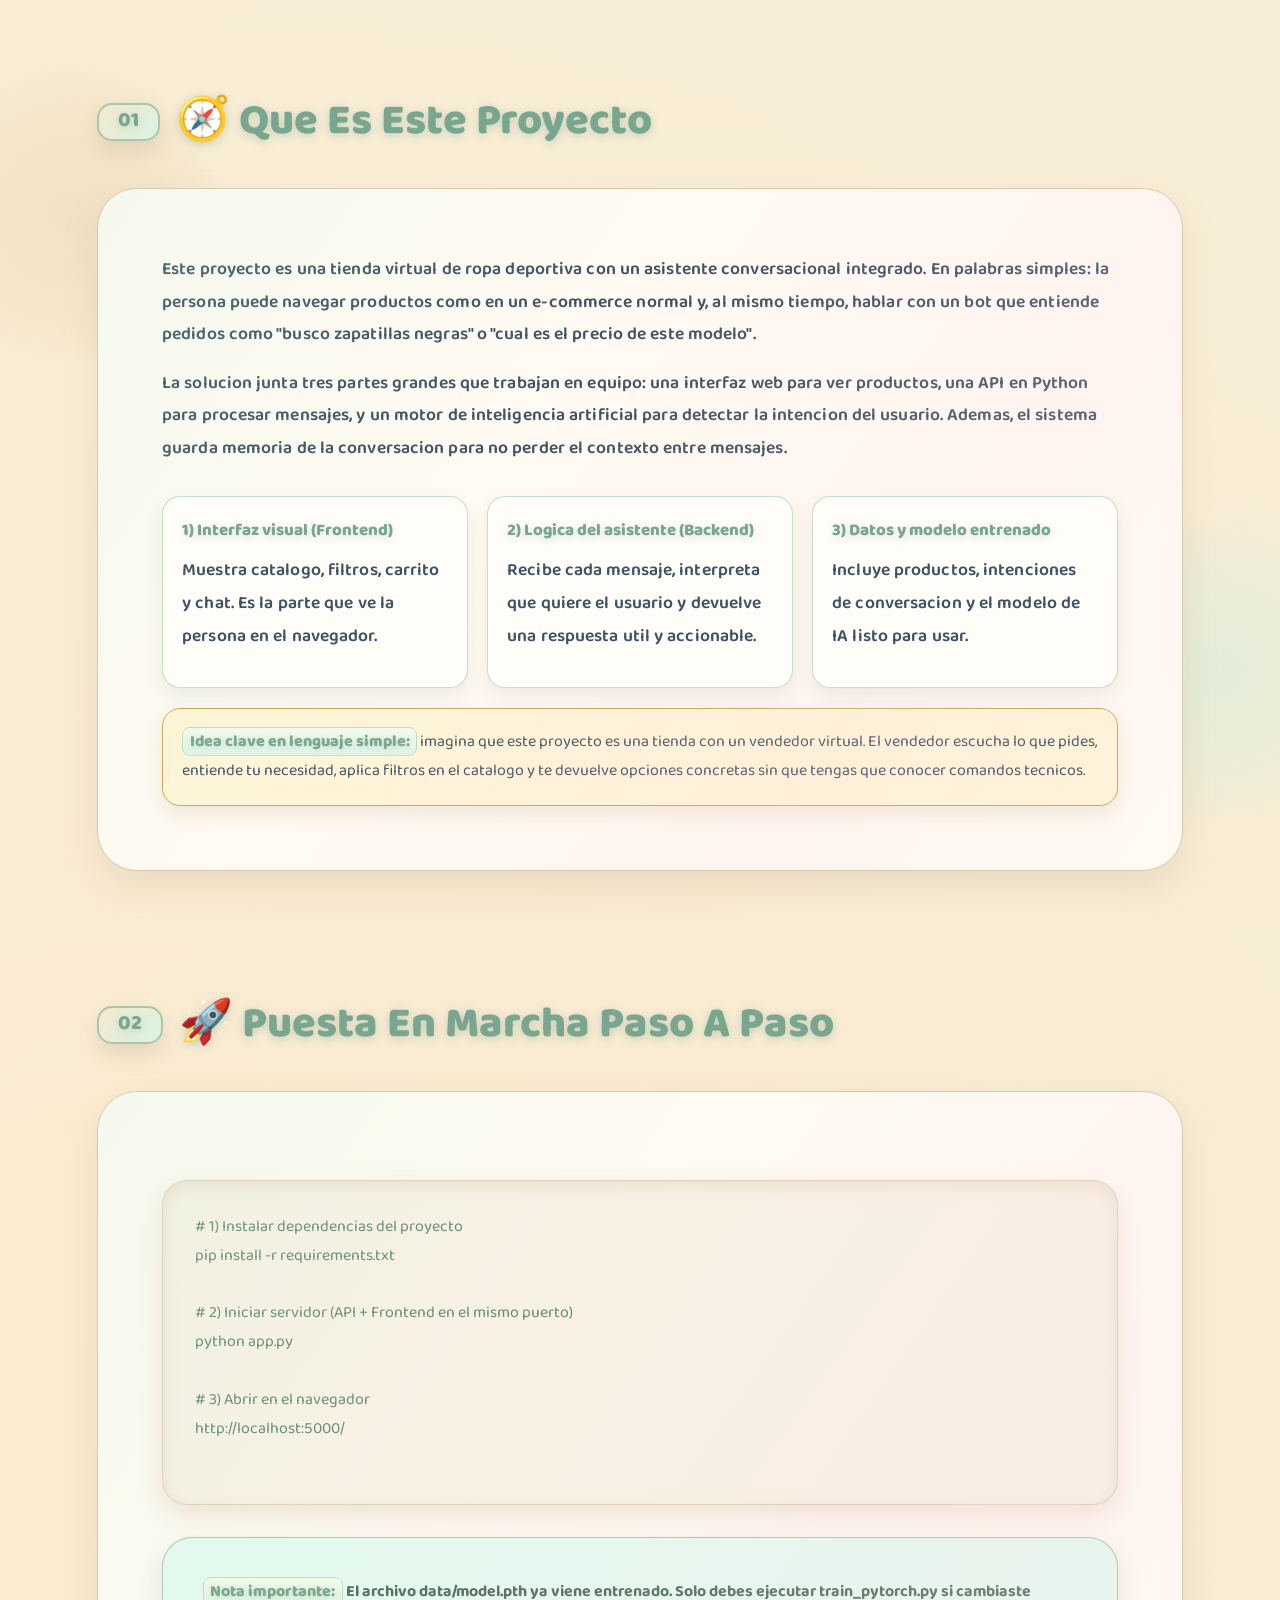
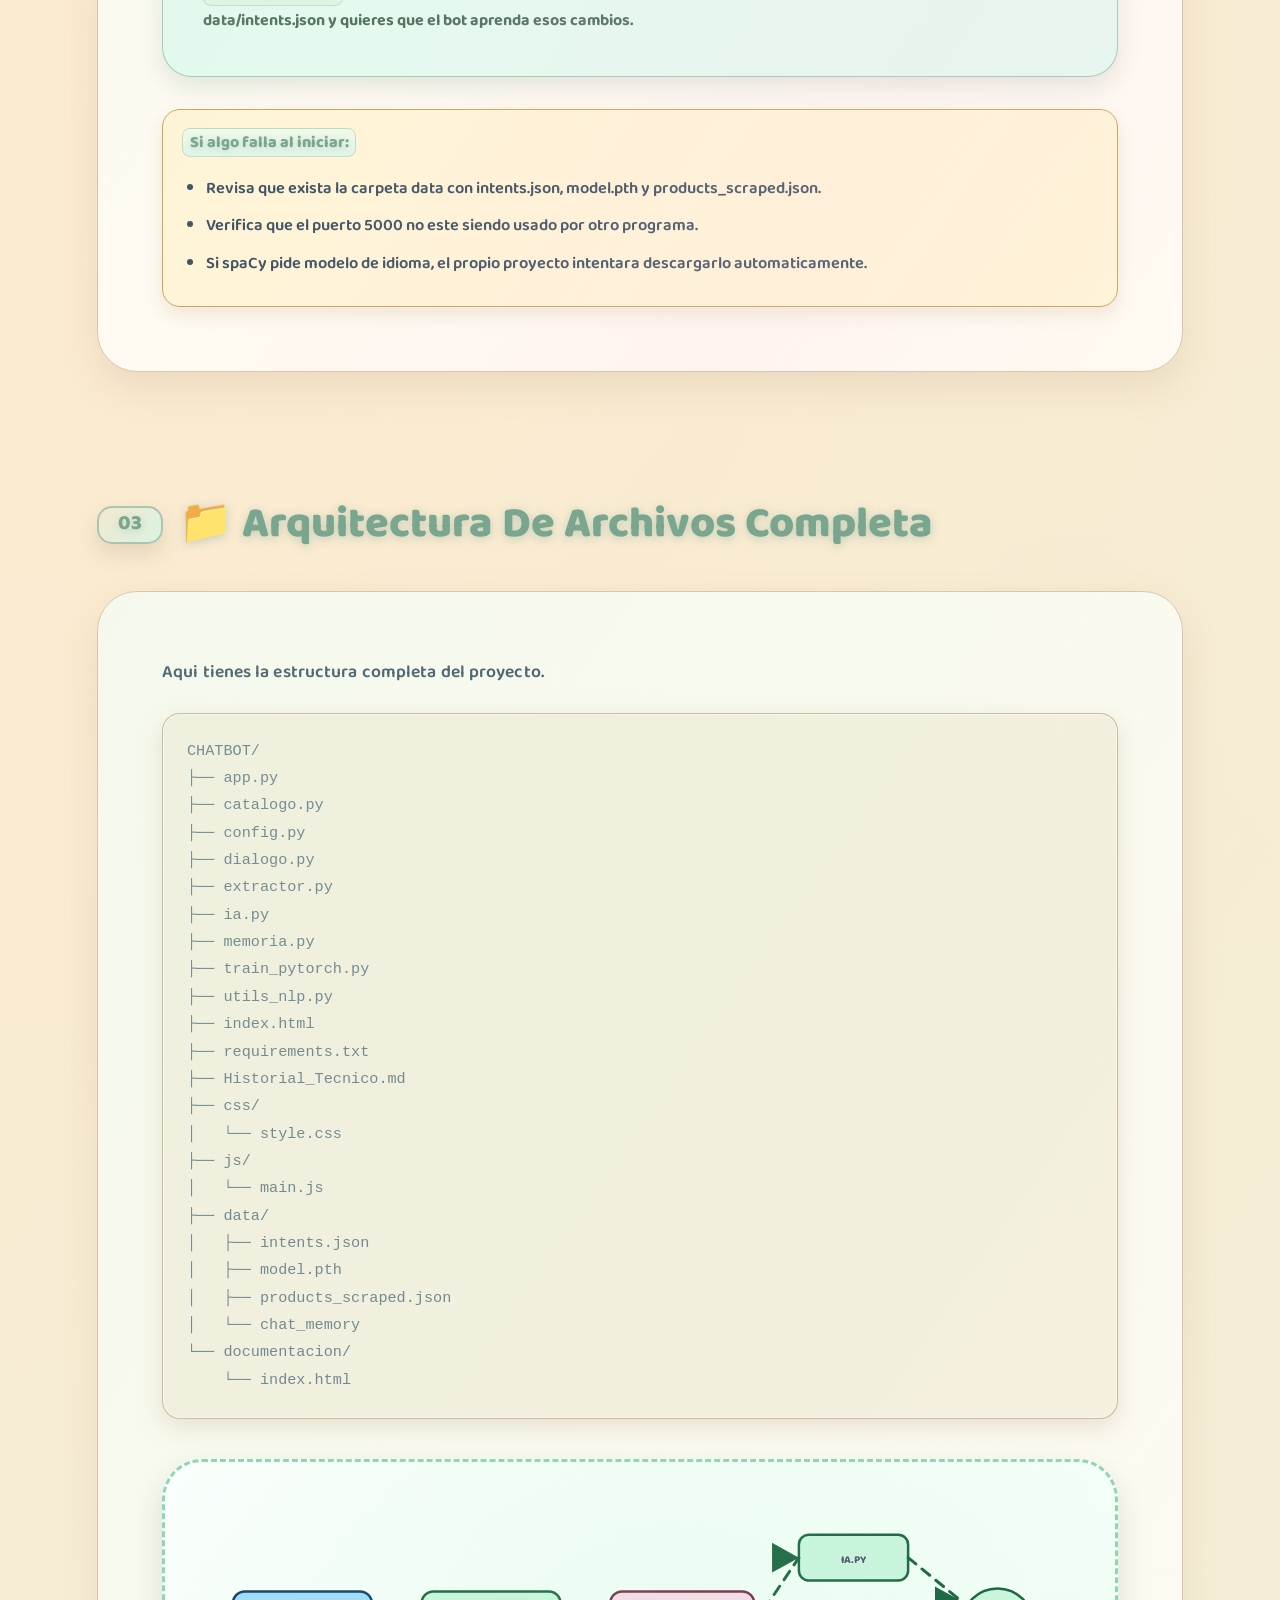
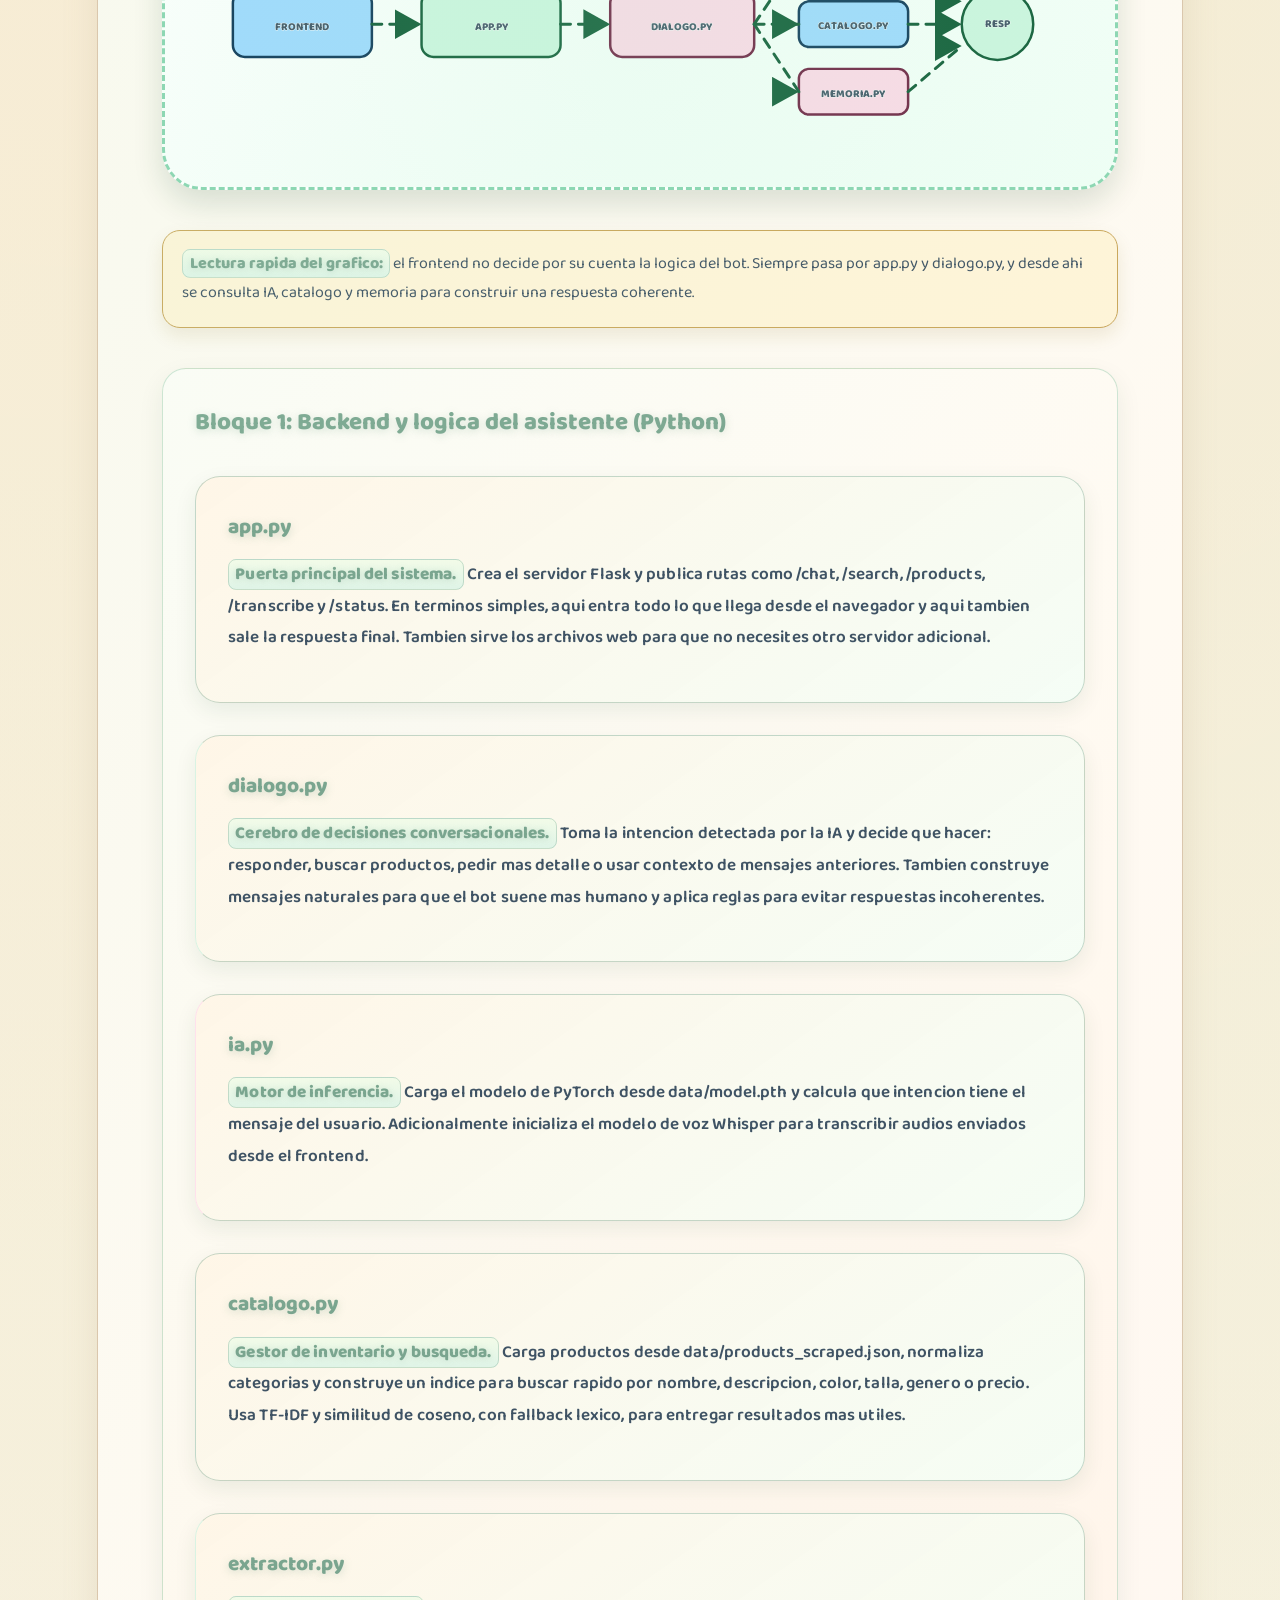
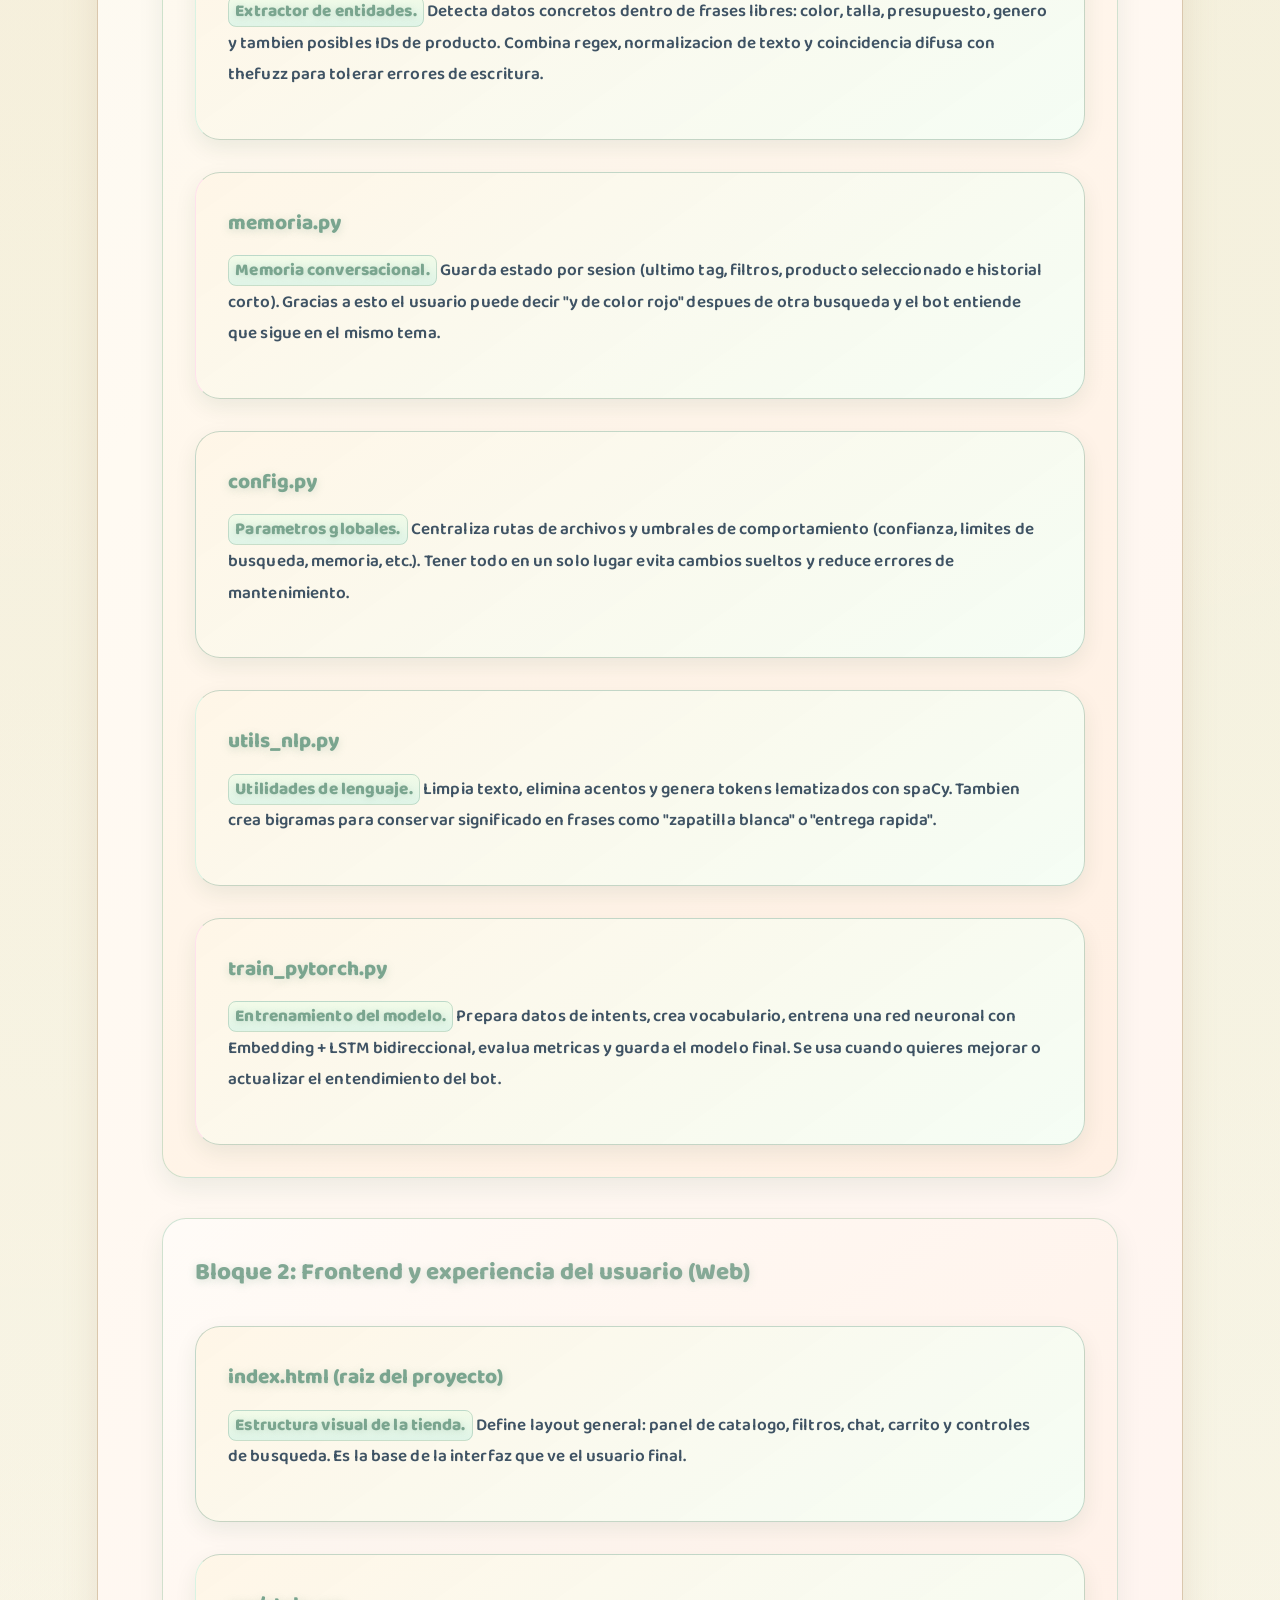
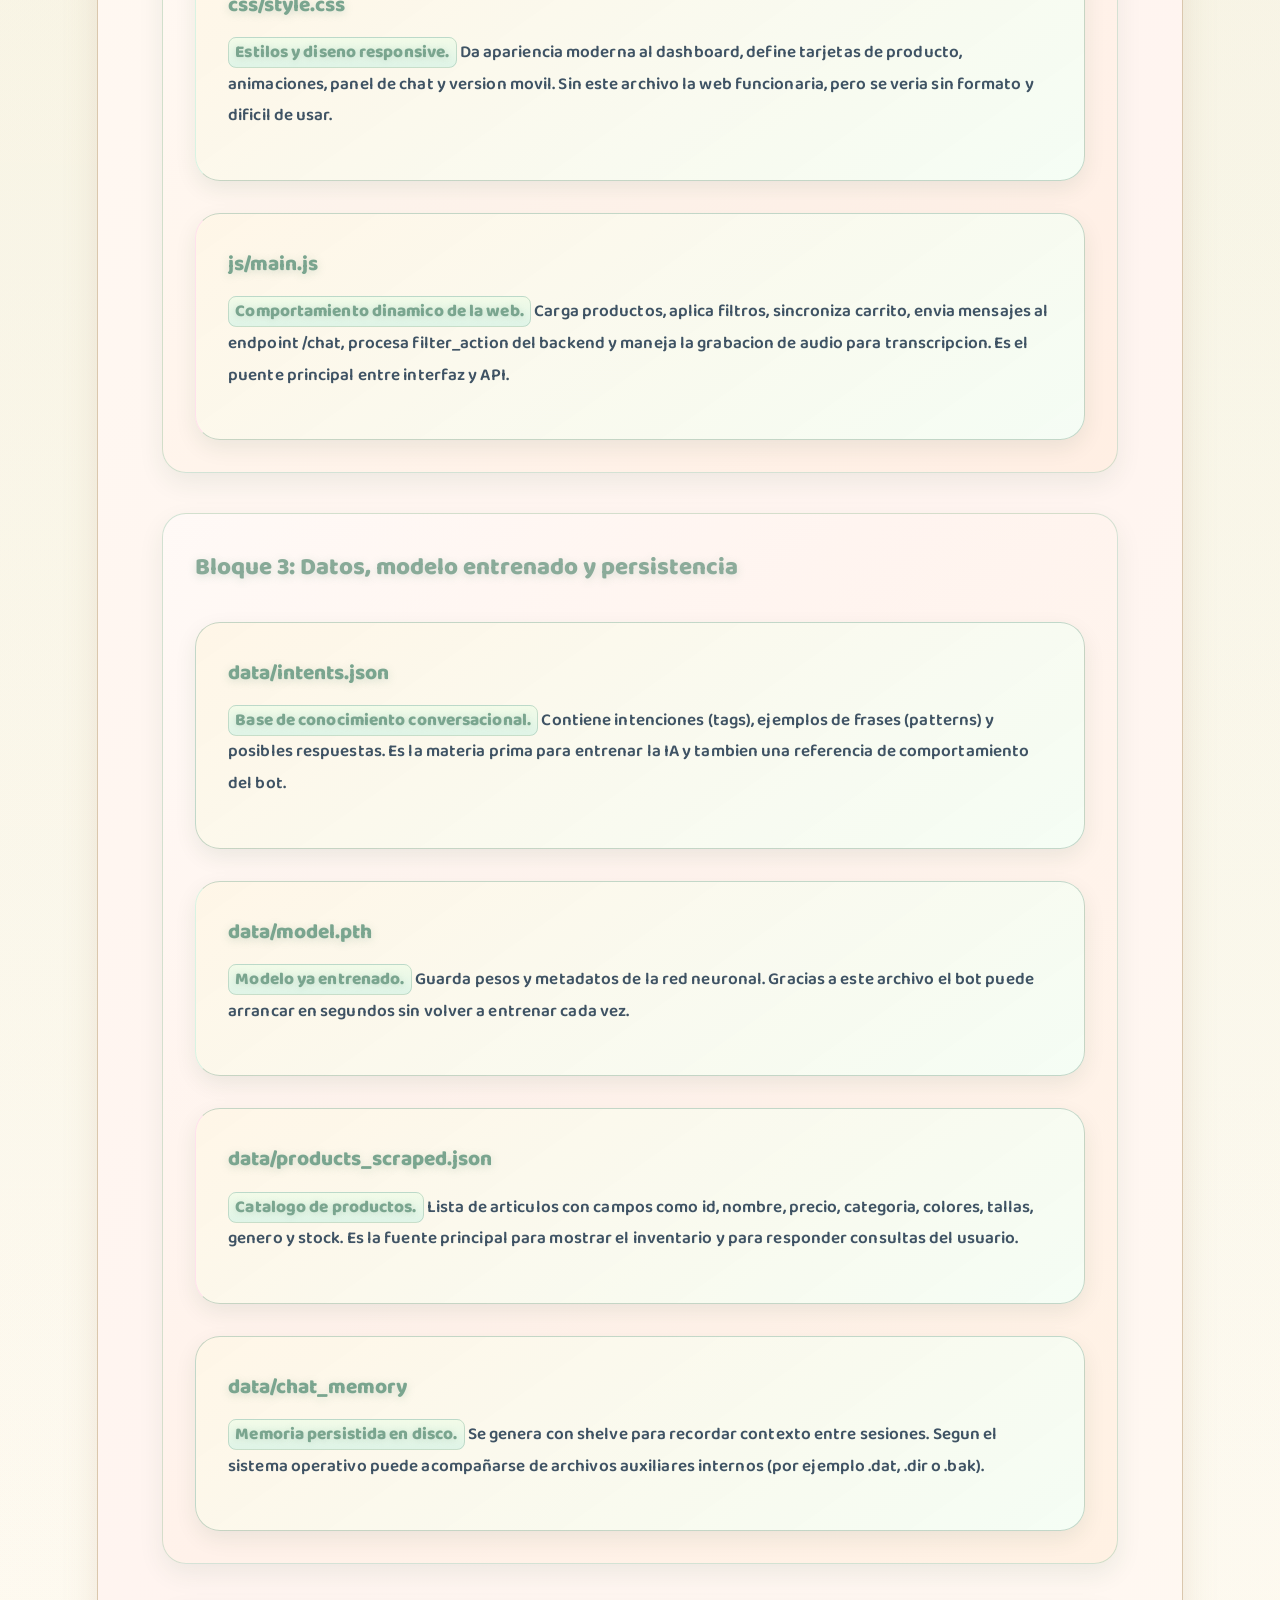
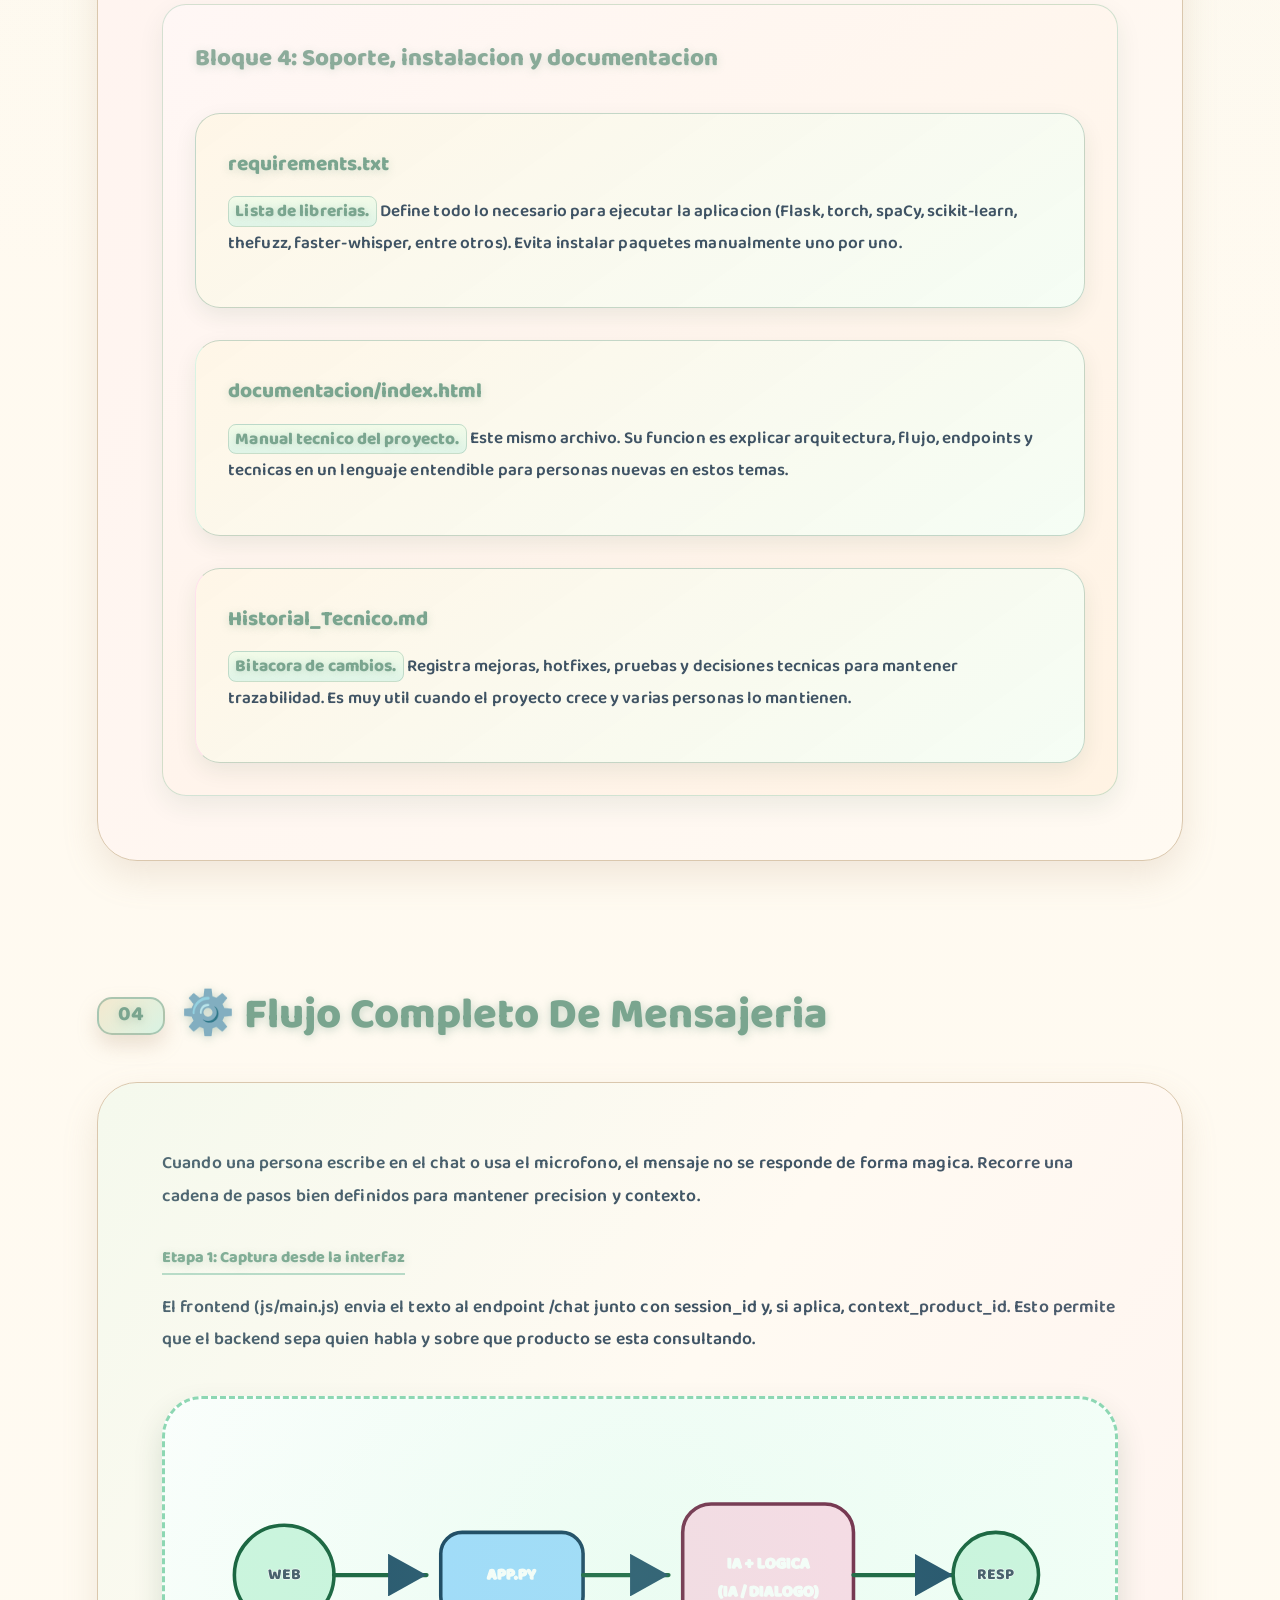
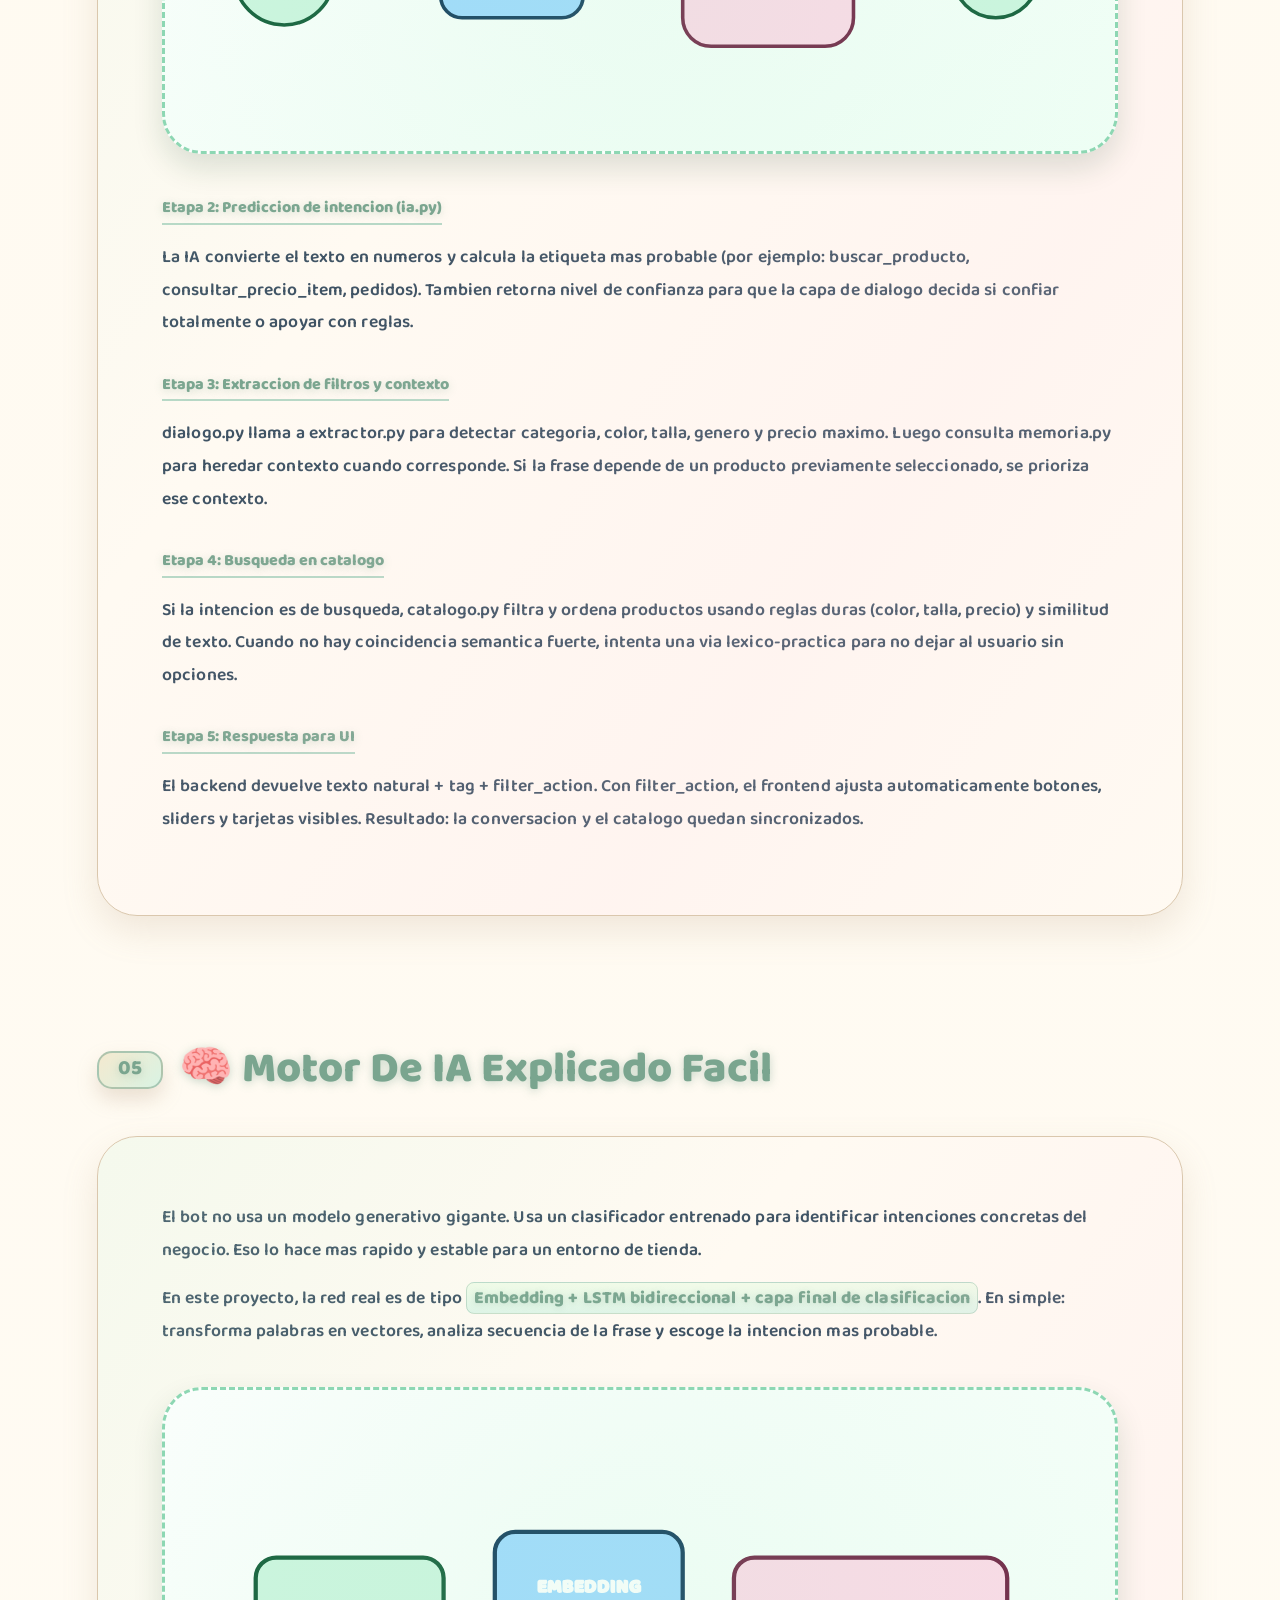
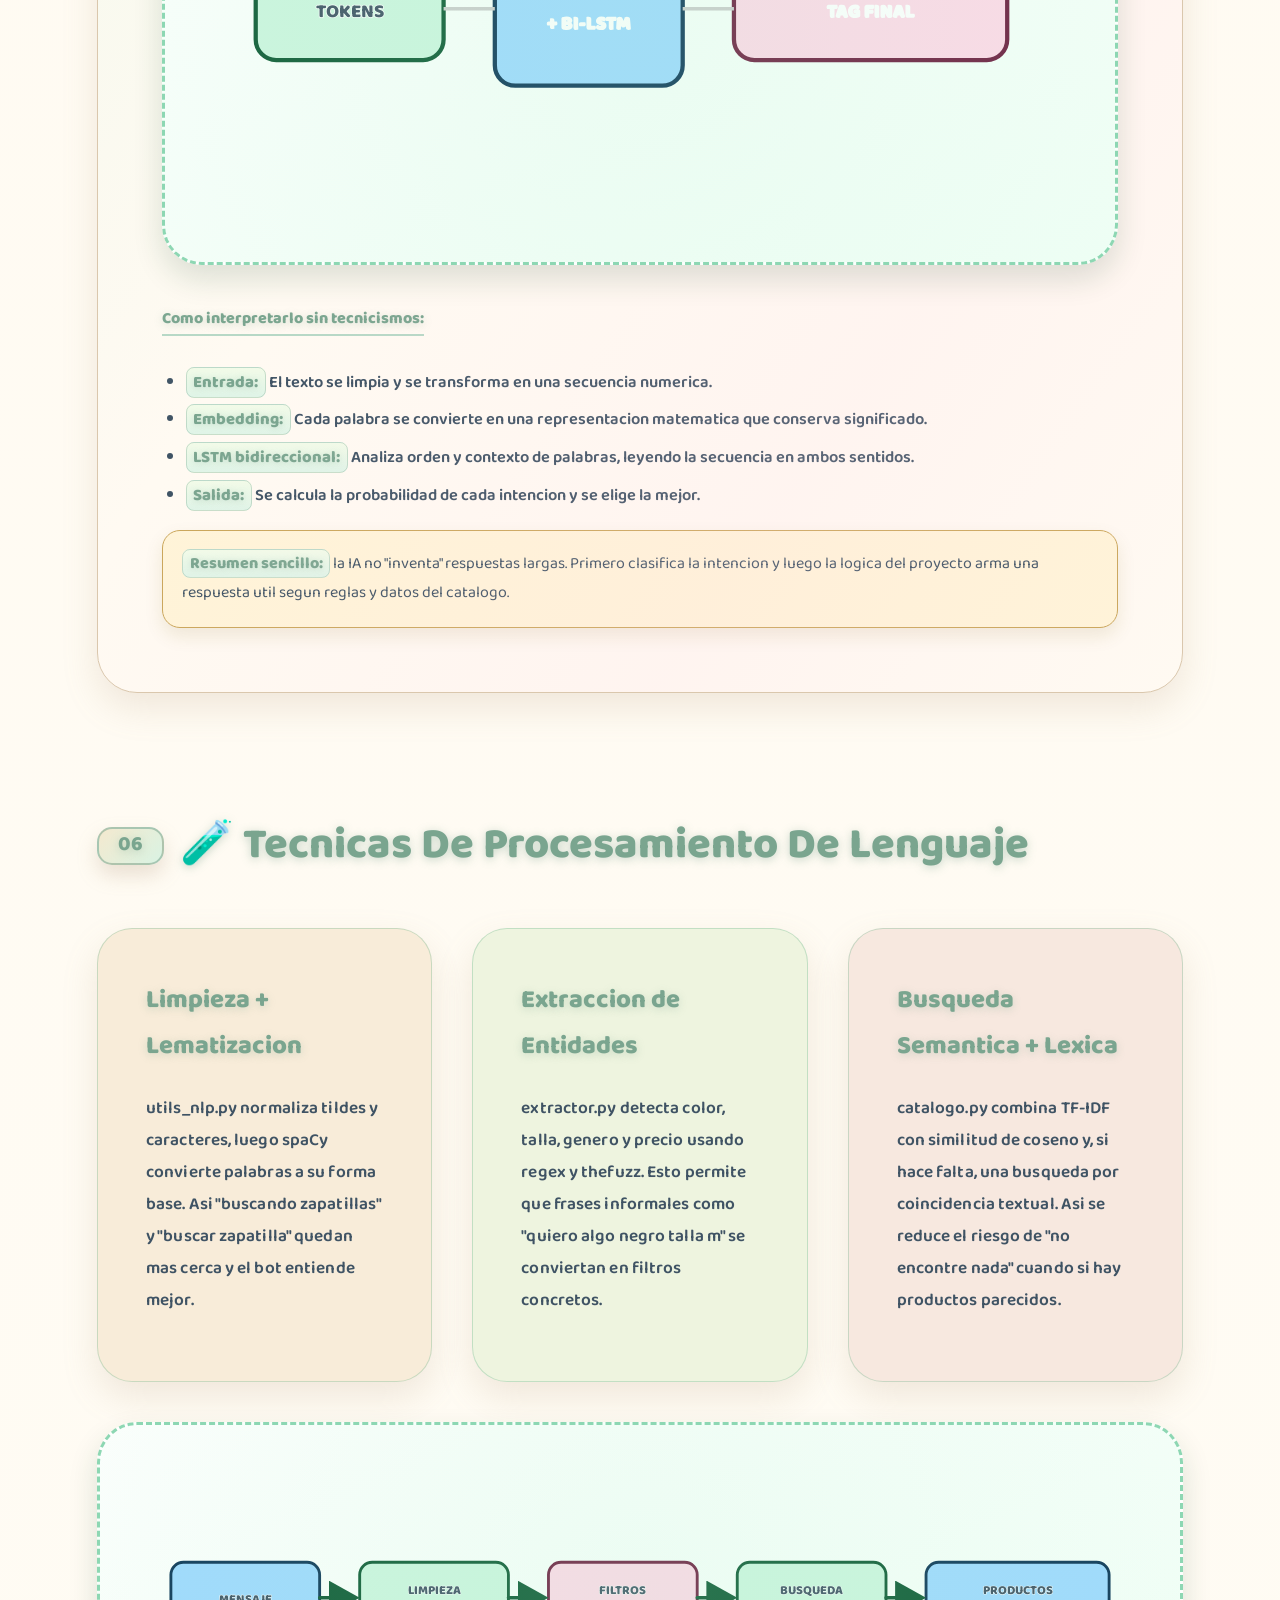
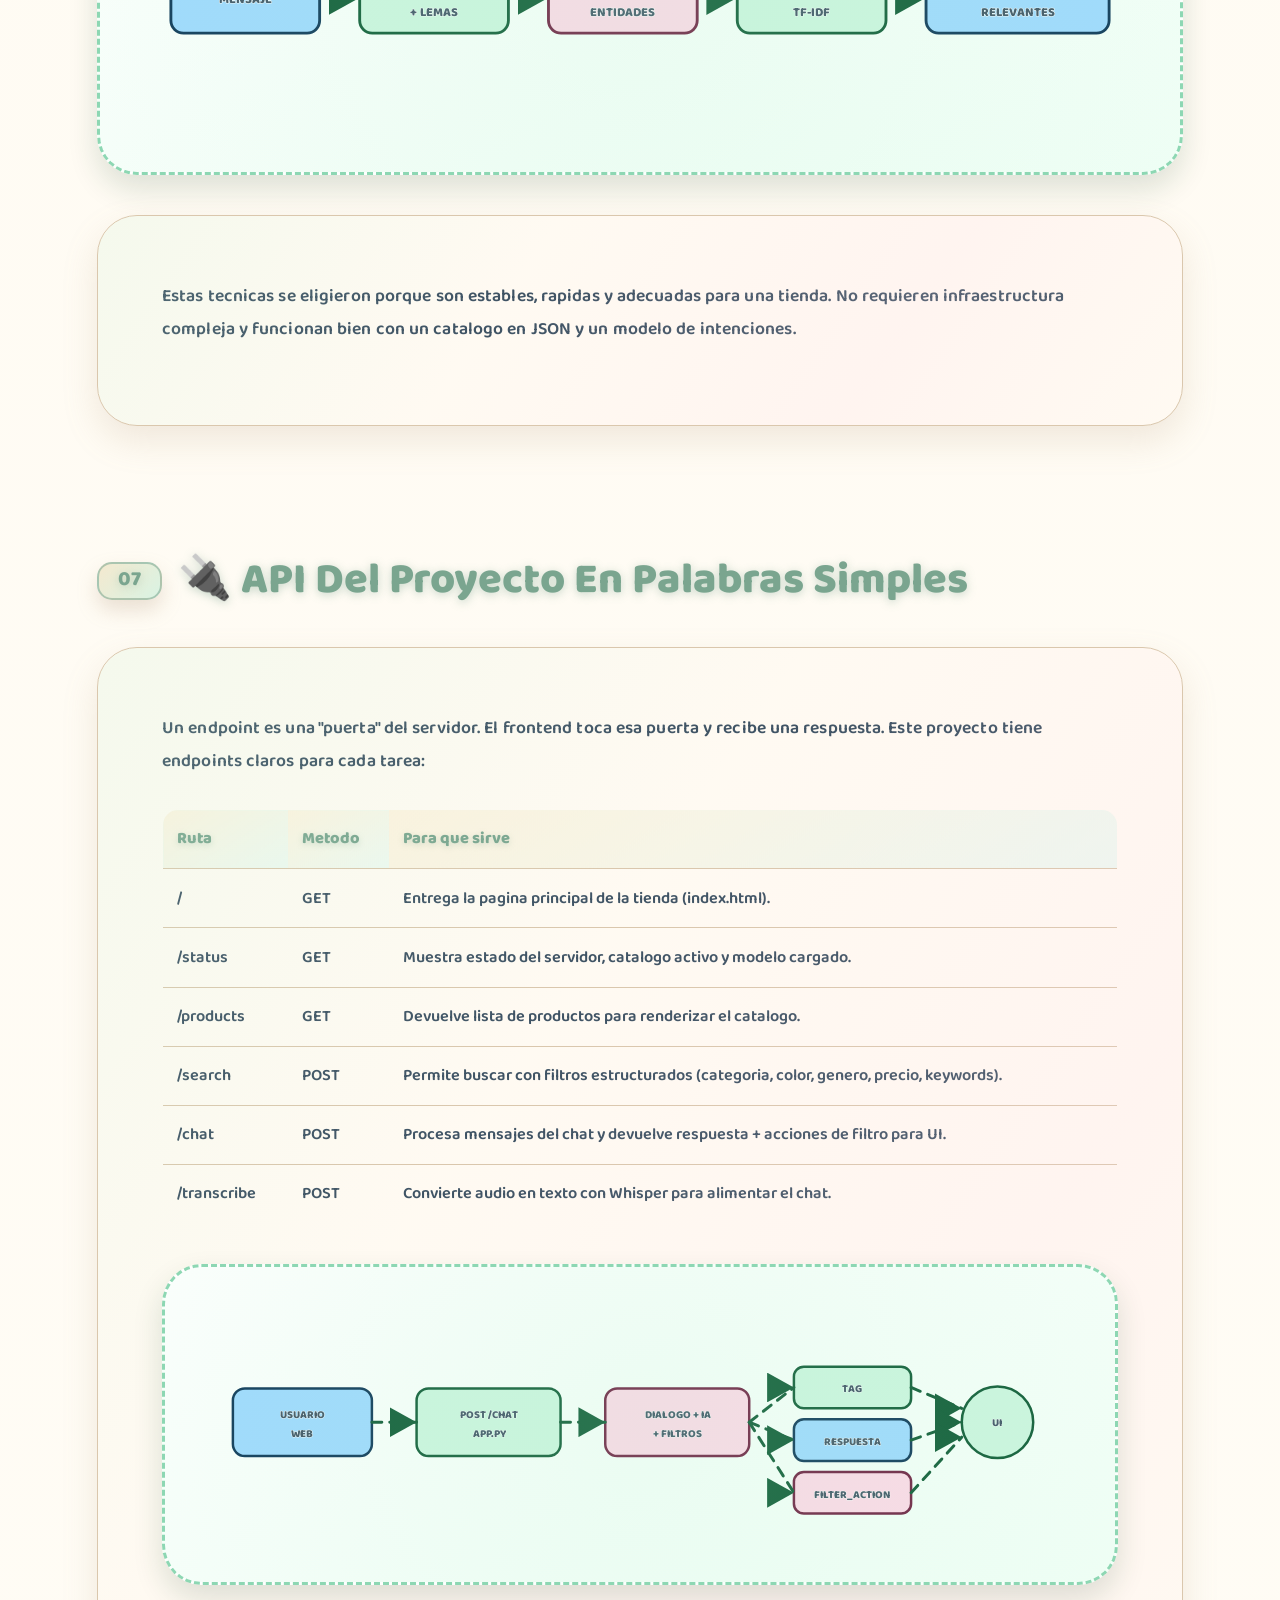
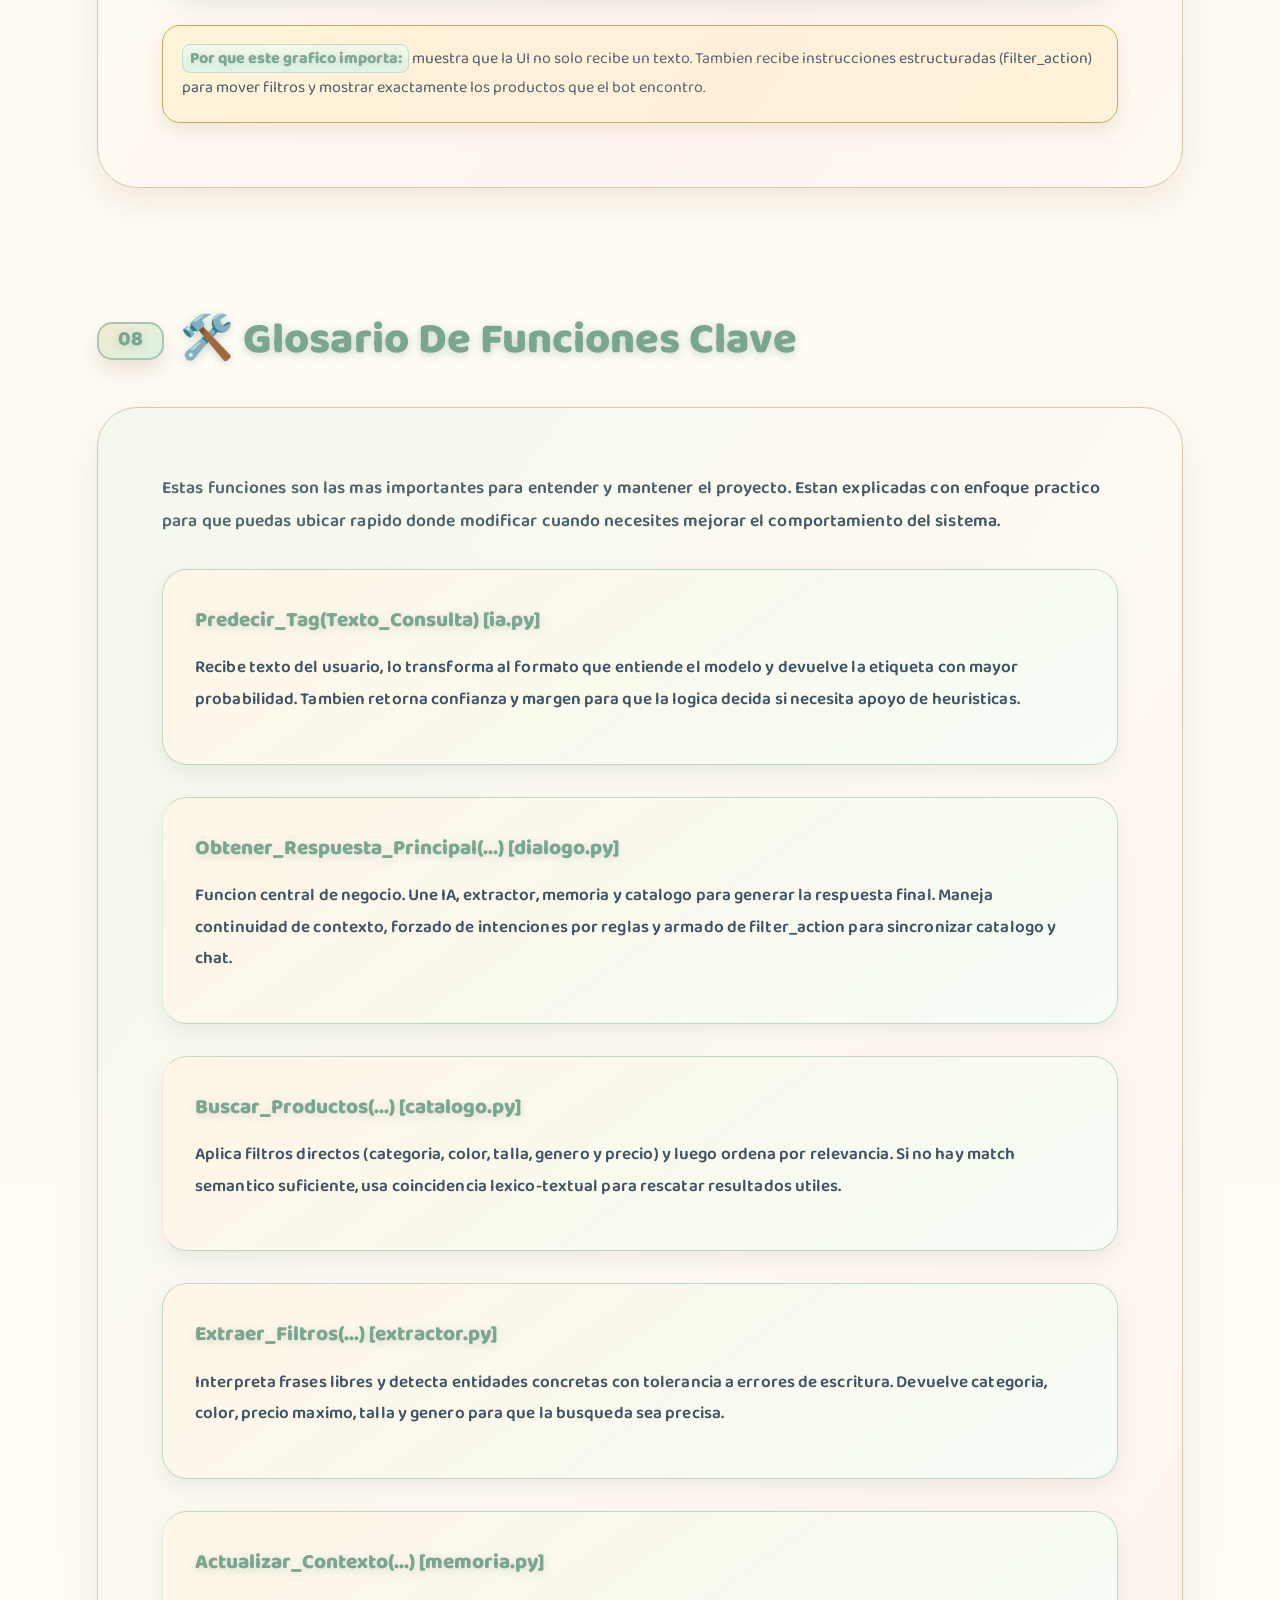
==== documentacion/index.html @ 400f3f20 "Actualización: Documentación y optimización chatbot" ====
<!DOCTYPE html>
<html lang="es">
<head>
    <meta charset="UTF-8">
    <meta name="viewport" content="width=device-width, initial-scale=1.0">
    <title>Manual Tecnico Completo | SENATI CHATBOT</title>
    <link href="https://fonts.googleapis.com/css2?family=Baloo+2:wght@400;500;600;700;800&family=Comic+Neue:wght@400;700&display=swap" rel="stylesheet">
    <style>
        :root {
            --bg: #fff7ea;
            --bg-soft: #fffdf7;
            --card-bg: #fffaf2;
            --primary: #d9f3e3;
            --primary-dark: #78a992;
            --secondary: #d9ebff;
            --secondary-dark: #7e9ab7;
            --accent: #ffe1ec;
            --accent-dark: #b9879d;
            --success: #e5f9ef;
            --info: #fff4d8;
            --info-border: #d8be7f;
            --text: #3f5364;
            --text-muted: #5f7384;
            --border: #dac7ad;
            --shadow: 0 15px 35px rgba(173, 143, 112, 0.18);
            --shadow-strong: 0 20px 42px rgba(159, 132, 101, 0.26);
            --mint: #c7efd9;
            --mint-dark: #7aa58f;
            --title-shadow: rgba(122, 165, 143, 0.42);
            --transition: all 0.4s ease;
        }

        * { margin: 0; padding: 0; box-sizing: border-box; font-family: 'Baloo 2', 'Comic Neue', cursive; }

        body {
            background:
                radial-gradient(circle at 14% 10%, rgba(255, 232, 202, 0.82), transparent 39%),
                radial-gradient(circle at 86% 15%, rgba(218, 242, 228, 0.74), transparent 38%),
                linear-gradient(180deg, var(--bg) 0%, var(--bg-soft) 100%);
            color: var(--text);
            line-height: 1.8;
            overflow-x: hidden;
            scroll-behavior: smooth;
            position: relative;
            min-height: 100vh;
        }

        body::before,
        body::after {
            content: "";
            position: fixed;
            width: 280px;
            height: 280px;
            border-radius: 50%;
            z-index: -1;
            pointer-events: none;
            filter: blur(8px);
        }

        body::before {
            background: radial-gradient(circle, rgba(236, 215, 183, 0.56), rgba(236, 215, 183, 0));
            top: 8%;
            left: -70px;
            animation: orbFloatA 14s ease-in-out infinite;
        }

        body::after {
            background: radial-gradient(circle, rgba(206, 238, 222, 0.5), rgba(206, 238, 222, 0));
            bottom: 10%;
            right: -80px;
            animation: orbFloatB 16s ease-in-out infinite;
        }

        p {
            margin-bottom: 1rem;
            color: var(--text);
            font-size: 1.08rem;
            font-weight: 600;
            line-height: 1.85;
            letter-spacing: 0.1px;
        }

        ul {
            margin: 1rem 0 0 1.5rem;
            color: var(--text);
        }

        li {
            margin-bottom: 0.5rem;
            color: var(--text);
            font-size: 1.03rem;
            font-weight: 600;
        }

        .container { max-width: 1150px; margin: 4rem auto; padding: 2rem; }

        section {
            margin-bottom: 8rem;
            opacity: 0;
            transform: translateY(30px);
            transition: all 0.8s ease-out;
            will-change: transform, opacity;
        }
        section.visible { opacity: 1; transform: translateY(0); }

        h2 {
            font-size: 2.7rem;
            margin-bottom: 2.5rem;
            color: var(--mint-dark);
            display: flex;
            align-items: center;
            gap: 1rem;
            font-weight: 900;
            line-height: 1.2;
            text-shadow: 0 2px 10px var(--title-shadow);
        }

        h2 span {
            background: linear-gradient(135deg, #f4e9cf, #d9f3e3);
            color: var(--mint-dark);
            padding: 0.3rem 1.2rem;
            border-radius: 15px;
            font-size: 1.3rem;
            font-weight: 900;
            border: 2px solid rgba(122, 165, 143, 0.55);
            box-shadow: 0 10px 20px rgba(181, 156, 127, 0.28);
            text-shadow: 0 2px 8px rgba(122, 165, 143, 0.35);
        }

        strong {
            color: var(--mint-dark);
            font-weight: 900;
            padding: 0.06rem 0.4rem;
            border-radius: 8px;
            border: 1px solid rgba(122, 165, 143, 0.35);
            background: linear-gradient(180deg, #f2fbe8, #dff4e7);
            text-shadow: 0 1px 6px rgba(122, 165, 143, 0.28);
        }

        code {
            background: #eefcf3;
            color: #5f8b74;
            border: 1px solid #9fd8b7;
            border-radius: 6px;
            padding: 0.08rem 0.35rem;
            font-weight: 700;
        }

        .card {
            background: var(--card-bg);
            border-radius: 40px;
            padding: 4rem;
            box-shadow: var(--shadow);
            border: 1px solid var(--border);
            position: relative;
            overflow: hidden;
            animation: cardReveal 0.9s ease both;
        }

        .card::before {
            content: "";
            position: absolute;
            inset: 0;
            pointer-events: none;
            background: linear-gradient(
                125deg,
                rgba(191, 244, 210, 0.16),
                rgba(255, 255, 255, 0) 38%,
                rgba(255, 212, 228, 0.15) 72%,
                rgba(255, 255, 255, 0) 100%
            );
        }

        .card p {
            font-size: 1.1rem;
        }

        .file-list { margin-top: 2rem; display: grid; gap: 2rem; }

        .file-item {
            padding: 2rem;
            border-radius: 25px;
            background: linear-gradient(145deg, rgba(255, 246, 231, 0.98), rgba(244, 253, 245, 0.94));
            border-left: 8px solid var(--secondary);
            border: 1px solid rgba(122, 165, 143, 0.42);
            box-shadow: 0 8px 22px rgba(15, 68, 42, 0.08);
            transition: var(--transition);
            position: relative;
            overflow: hidden;
        }

        .file-item::after {
            content: "";
            position: absolute;
            top: 0;
            left: -120%;
            width: 55%;
            height: 100%;
            transform: skewX(-20deg);
            background: linear-gradient(120deg, transparent, rgba(255, 255, 255, 0.82), transparent);
            transition: left 0.85s ease;
        }

        .file-item:hover {
            transform: translateY(-6px) scale(1.008);
            background: #ffffff;
            border-color: rgba(95, 171, 129, 0.48);
            box-shadow: var(--shadow-strong);
        }

        .file-item:hover::after { left: 130%; }

        .file-item h4 {
            color: var(--mint-dark);
            font-size: 1.3rem;
            margin-bottom: 0.8rem;
            font-weight: 900;
            text-shadow: 0 2px 8px rgba(122, 165, 143, 0.3);
        }

        .file-item p {
            color: var(--text);
            font-size: 1.07rem;
            font-weight: 600;
        }

        .architecture-group {
            margin-top: 2.5rem;
            padding: 2rem;
            border-radius: 24px;
            border: 1px solid rgba(95, 171, 129, 0.3);
            background: linear-gradient(145deg, #fffdf8, #fff3e3);
            box-shadow: 0 10px 26px rgba(18, 68, 44, 0.08);
        }

        .architecture-group h3 {
            color: var(--mint-dark);
            font-size: 1.5rem;
            margin-bottom: 1rem;
            font-weight: 900;
            text-shadow: 0 2px 8px rgba(122, 165, 143, 0.3);
        }

        .intro-grid {
            display: grid;
            grid-template-columns: repeat(auto-fit, minmax(280px, 1fr));
            gap: 1.2rem;
            margin-top: 2rem;
        }

        .intro-card {
            border: 1px solid rgba(95, 171, 129, 0.36);
            border-radius: 18px;
            padding: 1.2rem;
            background: #fffdf8;
            box-shadow: 0 8px 18px rgba(20, 71, 44, 0.08);
            transition: var(--transition);
            animation: cardReveal 0.8s ease both;
        }

        .intro-card:hover {
            transform: translateY(-5px);
            box-shadow: 0 14px 28px rgba(17, 60, 37, 0.16);
        }

        .intro-card h4 {
            color: var(--mint-dark);
            margin-bottom: 0.5rem;
            font-size: 1.05rem;
            font-weight: 900;
            text-shadow: 0 2px 8px rgba(122, 165, 143, 0.28);
        }

        .highlight-box {
            background: var(--success);
            padding: 2.5rem;
            border-radius: 30px;
            margin: 2rem 0;
            color: #557363;
            font-weight: 700;
            border: 1px solid rgba(22, 95, 59, 0.3);
            box-shadow: 0 10px 24px rgba(22, 95, 59, 0.13);
        }

        .help-box {
            background: var(--info);
            border: 1px solid #caa65a;
            border-radius: 18px;
            padding: 1.2rem;
            margin-top: 1.2rem;
            box-shadow: 0 8px 18px rgba(125, 95, 18, 0.12);
        }

        .tree {
            background: #f7efdf;
            color: #6a7d8a;
            font-family: Consolas, 'Courier New', monospace;
            padding: 1.5rem;
            border-radius: 18px;
            white-space: pre;
            overflow-x: auto;
            margin-top: 1.5rem;
            font-size: 0.95rem;
            border: 1px solid rgba(173, 138, 103, 0.56);
            box-shadow: inset 0 0 0 1px rgba(255, 255, 255, 0.55), 0 8px 24px rgba(177, 145, 112, 0.26);
        }

        pre {
            background: #f8f1e4;
            padding: 2rem;
            border-radius: 25px;
            color: #648873;
            font-size: 1rem;
            margin: 1.5rem 0;
            overflow-x: auto;
            border: 1px solid rgba(188, 150, 112, 0.35);
            box-shadow: inset 0 5px 15px rgba(177, 145, 112, 0.18), 0 10px 24px rgba(177, 145, 112, 0.22);
        }

        .diagram {
            width: 100%;
            background: linear-gradient(155deg, #ffffff, #f2fff7);
            border-radius: 40px;
            padding: 3rem;
            margin: 2.5rem 0;
            display: flex;
            justify-content: center;
            border: 3px dashed #8dd7b3;
            position: relative;
            overflow: hidden;
            box-shadow: 0 14px 30px rgba(14, 64, 38, 0.14);
        }

        .diagram::after {
            content: "";
            position: absolute;
            inset: -40% -25%;
            background: radial-gradient(circle, rgba(174, 240, 202, 0.18), rgba(174, 240, 202, 0));
            animation: haloShift 11s ease-in-out infinite;
            pointer-events: none;
        }

        .table-wrapper {
            margin-top: 2rem;
            overflow-x: auto;
        }

        table {
            width: 100%;
            border-collapse: collapse;
            background: #fffaf2;
            border-radius: 16px;
            overflow: hidden;
            border: 1px solid rgba(122, 165, 143, 0.5);
        }

        th, td {
            text-align: left;
            padding: 0.9rem;
            border-bottom: 1px solid var(--border);
            vertical-align: top;
            color: var(--text);
            font-size: 1.02rem;
            font-weight: 600;
        }

        th {
            background: linear-gradient(150deg, #fdf2df, #edf8f0);
            color: var(--mint-dark);
            font-weight: 900;
            text-shadow: 0 2px 6px rgba(122, 165, 143, 0.3);
        }

        .svg-node { fill: #cdf5df; stroke: #0e5a35; stroke-width: 2.5; }
        .svg-node-alt { fill: #9fd9ff; stroke: #0c3657; stroke-width: 2.5; }
        .svg-node-acc { fill: #ffd9e8; stroke: #6e1e40; stroke-width: 2.5; }

        .svg-text {
            fill: var(--text);
            font-size: 11px;
            font-weight: 900;
            text-anchor: middle;
            paint-order: stroke;
            stroke: #ffffff;
            stroke-width: 0.9px;
        }

        .svg-line { stroke: #0e5a35; stroke-width: 3; fill: none; stroke-linecap: round; }
        .svg-line-animated {
            stroke: #0e5a35;
            stroke-width: 3;
            fill: none;
            stroke-linecap: round;
            stroke-dasharray: 10 8;
            animation: lineFlow 6s linear infinite;
        }

        .grid {
            display: grid;
            grid-template-columns: repeat(auto-fit, minmax(320px, 1fr));
            gap: 2.5rem;
            margin-top: 3.5rem;
        }

        .nlp-card {
            padding: 3rem;
            border-radius: 35px;
            color: var(--text);
            box-shadow: var(--shadow);
            border: 1px solid rgba(95, 171, 129, 0.3);
            transition: var(--transition);
        }
        .nlp-card:nth-child(1) { background: #f8ecd9; }
        .nlp-card:nth-child(2) { background: #eef4df; }
        .nlp-card:nth-child(3) { background: #f7e8df; }
        .nlp-card:hover {
            transform: translateY(-6px) scale(1.01);
            box-shadow: var(--shadow-strong);
        }

        .nlp-card h3 {
            margin-bottom: 1.5rem;
            font-size: 1.6rem;
            font-weight: 900;
            color: var(--mint-dark);
            text-shadow: 0 2px 8px rgba(122, 165, 143, 0.3);
        }

        .nlp-card p {
            font-size: 1.08rem;
            font-weight: 600;
            color: #3f5364;
        }

        .desc-block { margin-top: 2rem; }

        .desc-block h4 {
            color: var(--mint-dark);
            margin-bottom: 1rem;
            font-weight: 900;
            border-bottom: 2px solid #b7d8c6;
            display: inline-block;
            text-shadow: 0 2px 8px rgba(122, 165, 143, 0.3);
        }

        @keyframes orbFloatA {
            0%, 100% { transform: translate(0, 0) scale(1); }
            50% { transform: translate(30px, -24px) scale(1.12); }
        }

        @keyframes orbFloatB {
            0%, 100% { transform: translate(0, 0) scale(1); }
            50% { transform: translate(-28px, 20px) scale(1.08); }
        }

        @keyframes cardReveal {
            from {
                opacity: 0;
                transform: translateY(14px) scale(0.99);
            }
            to {
                opacity: 1;
                transform: translateY(0) scale(1);
            }
        }

        @keyframes lineFlow {
            to { stroke-dashoffset: -180; }
        }

        @keyframes haloShift {
            0%, 100% { transform: translateX(-8%); }
            50% { transform: translateX(9%); }
        }

        @media (max-width: 768px) {
            .card { padding: 2rem; }
            .grid { grid-template-columns: 1fr; }
            h2 { font-size: 2rem; }
            .diagram { padding: 1.3rem; }
        }
    </style>
</head>
<body>

    <div class="container">

        <!-- 01. INTRO -->
        <section id="intro">
            <h2><span>01</span> 🧭 Que Es Este Proyecto</h2>
            <div class="card">
                <p>Este proyecto es una tienda virtual de ropa deportiva con un asistente conversacional integrado. En palabras simples: la persona puede navegar productos como en un e-commerce normal y, al mismo tiempo, hablar con un bot que entiende pedidos como "busco zapatillas negras" o "cual es el precio de este modelo".</p>
                <p>La solucion junta tres partes grandes que trabajan en equipo: una interfaz web para ver productos, una API en Python para procesar mensajes, y un motor de inteligencia artificial para detectar la intencion del usuario. Ademas, el sistema guarda memoria de la conversacion para no perder el contexto entre mensajes.</p>

                <div class="intro-grid">
                    <div class="intro-card">
                        <h4>1) Interfaz visual (Frontend)</h4>
                        <p>Muestra catalogo, filtros, carrito y chat. Es la parte que ve la persona en el navegador.</p>
                    </div>
                    <div class="intro-card">
                        <h4>2) Logica del asistente (Backend)</h4>
                        <p>Recibe cada mensaje, interpreta que quiere el usuario y devuelve una respuesta util y accionable.</p>
                    </div>
                    <div class="intro-card">
                        <h4>3) Datos y modelo entrenado</h4>
                        <p>Incluye productos, intenciones de conversacion y el modelo de IA listo para usar.</p>
                    </div>
                </div>

                <div class="help-box">
                    <strong>Idea clave en lenguaje simple:</strong> imagina que este proyecto es una tienda con un vendedor virtual. El vendedor escucha lo que pides, entiende tu necesidad, aplica filtros en el catalogo y te devuelve opciones concretas sin que tengas que conocer comandos tecnicos.
                </div>
            </div>
        </section>

        <!-- 02. INICIO RÁPIDO -->
        <section id="inicio">
            <h2><span>02</span> 🚀 Puesta En Marcha Paso A Paso</h2>
            <div class="card">
                <pre>
# 1) Instalar dependencias del proyecto
pip install -r requirements.txt

# 2) Iniciar servidor (API + Frontend en el mismo puerto)
python app.py

# 3) Abrir en el navegador
http://localhost:5000/
                </pre>

                <div class="highlight-box">
                    <strong>Nota importante:</strong> El archivo data/model.pth ya viene entrenado. Solo debes ejecutar train_pytorch.py si cambiaste data/intents.json y quieres que el bot aprenda esos cambios.
                </div>

                <div class="help-box">
                    <strong>Si algo falla al iniciar:</strong>
                    <ul>
                        <li>Revisa que exista la carpeta data con intents.json, model.pth y products_scraped.json.</li>
                        <li>Verifica que el puerto 5000 no este siendo usado por otro programa.</li>
                        <li>Si spaCy pide modelo de idioma, el propio proyecto intentara descargarlo automaticamente.</li>
                    </ul>
                </div>
            </div>
        </section>

        <!-- 03. DESGLOSE DE COMPONENTES -->
        <section id="estructura">
            <h2><span>03</span> 📁 Arquitectura De Archivos Completa</h2>
            <div class="card">
                <p>Aqui tienes la estructura completa del proyecto.</p>

                <div class="tree">CHATBOT/
├── app.py
├── catalogo.py
├── config.py
├── dialogo.py
├── extractor.py
├── ia.py
├── memoria.py
├── train_pytorch.py
├── utils_nlp.py
├── index.html
├── requirements.txt
├── Historial_Tecnico.md
├── css/
│   └── style.css
├── js/
│   └── main.js
├── data/
│   ├── intents.json
│   ├── model.pth
│   ├── products_scraped.json
│   └── chat_memory
└── documentacion/
    └── index.html</div>

                <div class="diagram">
                    <svg viewBox="0 0 860 230" xmlns="http://www.w3.org/2000/svg">
                        <defs>
                            <marker id="arrow-arch" markerWidth="10" markerHeight="10" refX="9" refY="5" orientation="auto">
                                <path d="M0,0 L0,10 L9,5 z" fill="#0e5a35" />
                            </marker>
                        </defs>

                        <rect x="20" y="82" width="140" height="66" rx="12" class="svg-node-alt" />
                        <text x="90" y="121" class="svg-text">FRONTEND</text>

                        <rect x="210" y="82" width="140" height="66" rx="12" class="svg-node" />
                        <text x="280" y="121" class="svg-text">APP.PY</text>

                        <rect x="400" y="82" width="145" height="66" rx="12" class="svg-node-acc" />
                        <text x="472" y="121" class="svg-text">DIALOGO.PY</text>

                        <rect x="590" y="25" width="110" height="46" rx="10" class="svg-node" />
                        <text x="645" y="53" class="svg-text">IA.PY</text>

                        <rect x="590" y="92" width="110" height="46" rx="10" class="svg-node-alt" />
                        <text x="645" y="120" class="svg-text">CATALOGO.PY</text>

                        <rect x="590" y="160" width="110" height="46" rx="10" class="svg-node-acc" />
                        <text x="645" y="188" class="svg-text">MEMORIA.PY</text>

                        <circle cx="790" cy="115" r="36" class="svg-node" />
                        <text x="790" y="118" class="svg-text">RESP</text>

                        <line x1="160" y1="115" x2="210" y2="115" class="svg-line-animated" marker-end="url(#arrow-arch)" />
                        <line x1="350" y1="115" x2="400" y2="115" class="svg-line-animated" marker-end="url(#arrow-arch)" />
                        <line x1="545" y1="115" x2="590" y2="48" class="svg-line-animated" marker-end="url(#arrow-arch)" />
                        <line x1="545" y1="115" x2="590" y2="115" class="svg-line-animated" marker-end="url(#arrow-arch)" />
                        <line x1="545" y1="115" x2="590" y2="183" class="svg-line-animated" marker-end="url(#arrow-arch)" />
                        <line x1="700" y1="48" x2="754" y2="92" class="svg-line-animated" marker-end="url(#arrow-arch)" />
                        <line x1="700" y1="115" x2="754" y2="115" class="svg-line-animated" marker-end="url(#arrow-arch)" />
                        <line x1="700" y1="183" x2="754" y2="137" class="svg-line-animated" marker-end="url(#arrow-arch)" />
                    </svg>
                </div>

                <div class="help-box">
                    <strong>Lectura rapida del grafico:</strong> el frontend no decide por su cuenta la logica del bot. Siempre pasa por app.py y dialogo.py, y desde ahi se consulta IA, catalogo y memoria para construir una respuesta coherente.
                </div>

                <div class="architecture-group">
                    <h3>Bloque 1: Backend y logica del asistente (Python)</h3>
                    <div class="file-list">
                        <div class="file-item">
                            <h4>app.py</h4>
                            <p><strong>Puerta principal del sistema.</strong> Crea el servidor Flask y publica rutas como /chat, /search, /products, /transcribe y /status. En terminos simples, aqui entra todo lo que llega desde el navegador y aqui tambien sale la respuesta final. Tambien sirve los archivos web para que no necesites otro servidor adicional.</p>
                        </div>
                        <div class="file-item" style="border-left-color: var(--primary);">
                            <h4>dialogo.py</h4>
                            <p><strong>Cerebro de decisiones conversacionales.</strong> Toma la intencion detectada por la IA y decide que hacer: responder, buscar productos, pedir mas detalle o usar contexto de mensajes anteriores. Tambien construye mensajes naturales para que el bot suene mas humano y aplica reglas para evitar respuestas incoherentes.</p>
                        </div>
                        <div class="file-item" style="border-left-color: var(--accent);">
                            <h4>ia.py</h4>
                            <p><strong>Motor de inferencia.</strong> Carga el modelo de PyTorch desde data/model.pth y calcula que intencion tiene el mensaje del usuario. Adicionalmente inicializa el modelo de voz Whisper para transcribir audios enviados desde el frontend.</p>
                        </div>
                        <div class="file-item">
                            <h4>catalogo.py</h4>
                            <p><strong>Gestor de inventario y busqueda.</strong> Carga productos desde data/products_scraped.json, normaliza categorias y construye un indice para buscar rapido por nombre, descripcion, color, talla, genero o precio. Usa TF-IDF y similitud de coseno, con fallback lexico, para entregar resultados mas utiles.</p>
                        </div>
                        <div class="file-item" style="border-left-color: var(--primary);">
                            <h4>extractor.py</h4>
                            <p><strong>Extractor de entidades.</strong> Detecta datos concretos dentro de frases libres: color, talla, presupuesto, genero y tambien posibles IDs de producto. Combina regex, normalizacion de texto y coincidencia difusa con thefuzz para tolerar errores de escritura.</p>
                        </div>
                        <div class="file-item" style="border-left-color: var(--accent);">
                            <h4>memoria.py</h4>
                            <p><strong>Memoria conversacional.</strong> Guarda estado por sesion (ultimo tag, filtros, producto seleccionado e historial corto). Gracias a esto el usuario puede decir "y de color rojo" despues de otra busqueda y el bot entiende que sigue en el mismo tema.</p>
                        </div>
                        <div class="file-item">
                            <h4>config.py</h4>
                            <p><strong>Parametros globales.</strong> Centraliza rutas de archivos y umbrales de comportamiento (confianza, limites de busqueda, memoria, etc.). Tener todo en un solo lugar evita cambios sueltos y reduce errores de mantenimiento.</p>
                        </div>
                        <div class="file-item" style="border-left-color: var(--primary);">
                            <h4>utils_nlp.py</h4>
                            <p><strong>Utilidades de lenguaje.</strong> Limpia texto, elimina acentos y genera tokens lematizados con spaCy. Tambien crea bigramas para conservar significado en frases como "zapatilla blanca" o "entrega rapida".</p>
                        </div>
                        <div class="file-item" style="border-left-color: var(--accent);">
                            <h4>train_pytorch.py</h4>
                            <p><strong>Entrenamiento del modelo.</strong> Prepara datos de intents, crea vocabulario, entrena una red neuronal con Embedding + LSTM bidireccional, evalua metricas y guarda el modelo final. Se usa cuando quieres mejorar o actualizar el entendimiento del bot.</p>
                        </div>
                    </div>
                </div>

                <div class="architecture-group">
                    <h3>Bloque 2: Frontend y experiencia del usuario (Web)</h3>
                    <div class="file-list">
                        <div class="file-item">
                            <h4>index.html (raiz del proyecto)</h4>
                            <p><strong>Estructura visual de la tienda.</strong> Define layout general: panel de catalogo, filtros, chat, carrito y controles de busqueda. Es la base de la interfaz que ve el usuario final.</p>
                        </div>
                        <div class="file-item" style="border-left-color: var(--primary);">
                            <h4>css/style.css</h4>
                            <p><strong>Estilos y diseno responsive.</strong> Da apariencia moderna al dashboard, define tarjetas de producto, animaciones, panel de chat y version movil. Sin este archivo la web funcionaria, pero se veria sin formato y dificil de usar.</p>
                        </div>
                        <div class="file-item" style="border-left-color: var(--accent);">
                            <h4>js/main.js</h4>
                            <p><strong>Comportamiento dinamico de la web.</strong> Carga productos, aplica filtros, sincroniza carrito, envia mensajes al endpoint /chat, procesa filter_action del backend y maneja la grabacion de audio para transcripcion. Es el puente principal entre interfaz y API.</p>
                        </div>
                    </div>
                </div>

                <div class="architecture-group">
                    <h3>Bloque 3: Datos, modelo entrenado y persistencia</h3>
                    <div class="file-list">
                        <div class="file-item">
                            <h4>data/intents.json</h4>
                            <p><strong>Base de conocimiento conversacional.</strong> Contiene intenciones (tags), ejemplos de frases (patterns) y posibles respuestas. Es la materia prima para entrenar la IA y tambien una referencia de comportamiento del bot.</p>
                        </div>
                        <div class="file-item" style="border-left-color: var(--primary);">
                            <h4>data/model.pth</h4>
                            <p><strong>Modelo ya entrenado.</strong> Guarda pesos y metadatos de la red neuronal. Gracias a este archivo el bot puede arrancar en segundos sin volver a entrenar cada vez.</p>
                        </div>
                        <div class="file-item" style="border-left-color: var(--accent);">
                            <h4>data/products_scraped.json</h4>
                            <p><strong>Catalogo de productos.</strong> Lista de articulos con campos como id, nombre, precio, categoria, colores, tallas, genero y stock. Es la fuente principal para mostrar el inventario y para responder consultas del usuario.</p>
                        </div>
                        <div class="file-item">
                            <h4>data/chat_memory</h4>
                            <p><strong>Memoria persistida en disco.</strong> Se genera con shelve para recordar contexto entre sesiones. Segun el sistema operativo puede acompañarse de archivos auxiliares internos (por ejemplo .dat, .dir o .bak).</p>
                        </div>
                    </div>
                </div>

                <div class="architecture-group">
                    <h3>Bloque 4: Soporte, instalacion y documentacion</h3>
                    <div class="file-list">
                        <div class="file-item">
                            <h4>requirements.txt</h4>
                            <p><strong>Lista de librerias.</strong> Define todo lo necesario para ejecutar la aplicacion (Flask, torch, spaCy, scikit-learn, thefuzz, faster-whisper, entre otros). Evita instalar paquetes manualmente uno por uno.</p>
                        </div>
                        <div class="file-item" style="border-left-color: var(--primary);">
                            <h4>documentacion/index.html</h4>
                            <p><strong>Manual tecnico del proyecto.</strong> Este mismo archivo. Su funcion es explicar arquitectura, flujo, endpoints y tecnicas en un lenguaje entendible para personas nuevas en estos temas.</p>
                        </div>
                        <div class="file-item" style="border-left-color: var(--accent);">
                            <h4>Historial_Tecnico.md</h4>
                            <p><strong>Bitacora de cambios.</strong> Registra mejoras, hotfixes, pruebas y decisiones tecnicas para mantener trazabilidad. Es muy util cuando el proyecto crece y varias personas lo mantienen.</p>
                        </div>
                    </div>
                </div>
            </div>
        </section>

        <!-- 04. FLUJO DE MENSAJERÍA -->
        <section id="flujo">
            <h2><span>04</span> ⚙️ Flujo Completo De Mensajeria</h2>
            <div class="card">
                <p>Cuando una persona escribe en el chat o usa el microfono, el mensaje no se responde de forma magica. Recorre una cadena de pasos bien definidos para mantener precision y contexto.</p>
                
                <div class="desc-block">
                    <h4>Etapa 1: Captura desde la interfaz</h4>
                    <p>El frontend (js/main.js) envia el texto al endpoint /chat junto con session_id y, si aplica, context_product_id. Esto permite que el backend sepa quien habla y sobre que producto se esta consultando.</p>
                </div>

                <div class="diagram">
                    <svg viewBox="0 0 600 180" xmlns="http://www.w3.org/2000/svg">
                        <defs>
                            <marker id="arrow" markerWidth="10" markerHeight="10" refX="9" refY="5" orientation="auto">
                                <path d="M0,0 L0,10 L9,5 z" fill="#1b4965" />
                            </marker>
                        </defs>
                        <circle cx="50" cy="90" r="35" class="svg-node" />
                        <text x="50" y="93" class="svg-text">WEB</text>
                        <line x1="85" y1="90" x2="150" y2="90" class="svg-line" marker-end="url(#arrow)" />

                        <rect x="160" y="60" width="100" height="60" rx="15" class="svg-node-alt" />
                        <text x="210" y="93" class="svg-text" style="fill:#fff">APP.PY</text>
                        <line x1="260" y1="90" x2="320" y2="90" class="svg-line" marker-end="url(#arrow)" />

                        <rect x="330" y="40" width="120" height="100" rx="20" class="svg-node-acc" />
                        <text x="390" y="85" class="svg-text" style="fill:#fff">IA + LOGICA</text>
                        <text x="390" y="105" class="svg-text" style="fill:#fff">(IA / DIALOGO)</text>
                        <line x1="450" y1="90" x2="520" y2="90" class="svg-line" marker-end="url(#arrow)" />

                        <circle cx="550" cy="90" r="30" class="svg-node" />
                        <text x="550" y="93" class="svg-text">RESP</text>
                    </svg>
                </div>

                <div class="desc-block">
                    <h4>Etapa 2: Prediccion de intencion (ia.py)</h4>
                    <p>La IA convierte el texto en numeros y calcula la etiqueta mas probable (por ejemplo: buscar_producto, consultar_precio_item, pedidos). Tambien retorna nivel de confianza para que la capa de dialogo decida si confiar totalmente o apoyar con reglas.</p>
                </div>

                <div class="desc-block">
                    <h4>Etapa 3: Extraccion de filtros y contexto</h4>
                    <p>dialogo.py llama a extractor.py para detectar categoria, color, talla, genero y precio maximo. Luego consulta memoria.py para heredar contexto cuando corresponde. Si la frase depende de un producto previamente seleccionado, se prioriza ese contexto.</p>
                </div>

                <div class="desc-block">
                    <h4>Etapa 4: Busqueda en catalogo</h4>
                    <p>Si la intencion es de busqueda, catalogo.py filtra y ordena productos usando reglas duras (color, talla, precio) y similitud de texto. Cuando no hay coincidencia semantica fuerte, intenta una via lexico-practica para no dejar al usuario sin opciones.</p>
                </div>

                <div class="desc-block">
                    <h4>Etapa 5: Respuesta para UI</h4>
                    <p>El backend devuelve texto natural + tag + filter_action. Con filter_action, el frontend ajusta automaticamente botones, sliders y tarjetas visibles. Resultado: la conversacion y el catalogo quedan sincronizados.</p>
                </div>
            </div>
        </section>

        <!-- 05. ARQUITECTURA NEURONAL -->
        <section id="ia-detallada">
            <h2><span>05</span> 🧠 Motor De IA Explicado Facil</h2>
            <div class="card">
                <p>El bot no usa un modelo generativo gigante. Usa un clasificador entrenado para identificar intenciones concretas del negocio. Eso lo hace mas rapido y estable para un entorno de tienda.</p>
                <p>En este proyecto, la red real es de tipo <strong>Embedding + LSTM bidireccional + capa final de clasificacion</strong>. En simple: transforma palabras en vectores, analiza secuencia de la frase y escoge la intencion mas probable.</p>
                
                <div class="diagram">
                    <svg viewBox="0 0 500 220" xmlns="http://www.w3.org/2000/svg">
                        <rect x="25" y="70" width="110" height="60" rx="12" class="svg-node" />
                        <text x="80" y="105" class="svg-text">TOKENS</text>

                        <rect x="165" y="55" width="110" height="90" rx="12" class="svg-node-alt" />
                        <text x="220" y="90" class="svg-text" style="fill:#fff">EMBEDDING</text>
                        <text x="220" y="112" class="svg-text" style="fill:#fff">+ BI-LSTM</text>

                        <rect x="305" y="70" width="160" height="60" rx="12" class="svg-node-acc" />
                        <text x="385" y="105" class="svg-text" style="fill:#fff">TAG FINAL</text>

                        <line x1="135" y1="100" x2="165" y2="100" stroke="#ccc" stroke-width="2" />
                        <line x1="275" y1="100" x2="305" y2="100" stroke="#ccc" stroke-width="2" />
                    </svg>
                </div>

                <div class="desc-block">
                    <h4>Como interpretarlo sin tecnicismos:</h4>
                    <ul>
                        <li><strong>Entrada:</strong> El texto se limpia y se transforma en una secuencia numerica.</li>
                        <li><strong>Embedding:</strong> Cada palabra se convierte en una representacion matematica que conserva significado.</li>
                        <li><strong>LSTM bidireccional:</strong> Analiza orden y contexto de palabras, leyendo la secuencia en ambos sentidos.</li>
                        <li><strong>Salida:</strong> Se calcula la probabilidad de cada intencion y se elige la mejor.</li>
                    </ul>
                </div>

                <div class="help-box">
                    <strong>Resumen sencillo:</strong> la IA no "inventa" respuestas largas. Primero clasifica la intencion y luego la logica del proyecto arma una respuesta util segun reglas y datos del catalogo.
                </div>
            </div>
        </section>

        <!-- 06. NLP -->
        <section id="nlp">
            <h2><span>06</span> 🧪 Tecnicas De Procesamiento De Lenguaje</h2>
            <div class="grid">
                <div class="nlp-card">
                    <h3>Limpieza + Lematizacion</h3>
                    <p>utils_nlp.py normaliza tildes y caracteres, luego spaCy convierte palabras a su forma base. Asi "buscando zapatillas" y "buscar zapatilla" quedan mas cerca y el bot entiende mejor.</p>
                </div>
                <div class="nlp-card">
                    <h3>Extraccion de Entidades</h3>
                    <p>extractor.py detecta color, talla, genero y precio usando regex y thefuzz. Esto permite que frases informales como "quiero algo negro talla m" se conviertan en filtros concretos.</p>
                </div>
                <div class="nlp-card">
                    <h3>Busqueda Semantica + Lexica</h3>
                    <p>catalogo.py combina TF-IDF con similitud de coseno y, si hace falta, una busqueda por coincidencia textual. Asi se reduce el riesgo de "no encontre nada" cuando si hay productos parecidos.</p>
                </div>
            </div>

            <div class="diagram">
                <svg viewBox="0 0 860 220" xmlns="http://www.w3.org/2000/svg">
                    <defs>
                        <marker id="arrow-nlp" markerWidth="10" markerHeight="10" refX="9" refY="5" orientation="auto">
                            <path d="M0,0 L0,10 L9,5 z" fill="#0e5a35" />
                        </marker>
                    </defs>

                    <rect x="20" y="78" width="130" height="62" rx="11" class="svg-node-alt" />
                    <text x="85" y="114" class="svg-text">MENSAJE</text>

                    <rect x="185" y="78" width="130" height="62" rx="11" class="svg-node" />
                    <text x="250" y="106" class="svg-text">LIMPIEZA</text>
                    <text x="250" y="125" class="svg-text">+ LEMAS</text>

                    <rect x="350" y="78" width="130" height="62" rx="11" class="svg-node-acc" />
                    <text x="415" y="106" class="svg-text">FILTROS</text>
                    <text x="415" y="125" class="svg-text">ENTIDADES</text>

                    <rect x="515" y="78" width="130" height="62" rx="11" class="svg-node" />
                    <text x="580" y="106" class="svg-text">BUSQUEDA</text>
                    <text x="580" y="125" class="svg-text">TF-IDF</text>

                    <rect x="680" y="78" width="160" height="62" rx="11" class="svg-node-alt" />
                    <text x="760" y="106" class="svg-text">PRODUCTOS</text>
                    <text x="760" y="125" class="svg-text">RELEVANTES</text>

                    <line x1="150" y1="109" x2="185" y2="109" class="svg-line-animated" marker-end="url(#arrow-nlp)" />
                    <line x1="315" y1="109" x2="350" y2="109" class="svg-line-animated" marker-end="url(#arrow-nlp)" />
                    <line x1="480" y1="109" x2="515" y2="109" class="svg-line-animated" marker-end="url(#arrow-nlp)" />
                    <line x1="645" y1="109" x2="680" y2="109" class="svg-line-animated" marker-end="url(#arrow-nlp)" />
                </svg>
            </div>

            <div class="card" style="margin-top:2.2rem;">
                <p>Estas tecnicas se eligieron porque son estables, rapidas y adecuadas para una tienda. No requieren infraestructura compleja y funcionan bien con un catalogo en JSON y un modelo de intenciones.</p>
            </div>
        </section>

        <!-- 07. API -->
        <section id="api">
            <h2><span>07</span> 🔌 API Del Proyecto En Palabras Simples</h2>
            <div class="card">
                <p>Un endpoint es una "puerta" del servidor. El frontend toca esa puerta y recibe una respuesta. Este proyecto tiene endpoints claros para cada tarea:</p>
                <div class="table-wrapper">
                    <table>
                        <thead>
                            <tr>
                                <th>Ruta</th>
                                <th>Metodo</th>
                                <th>Para que sirve</th>
                            </tr>
                        </thead>
                        <tbody>
                            <tr>
                                <td>/</td>
                                <td>GET</td>
                                <td>Entrega la pagina principal de la tienda (index.html).</td>
                            </tr>
                            <tr>
                                <td>/status</td>
                                <td>GET</td>
                                <td>Muestra estado del servidor, catalogo activo y modelo cargado.</td>
                            </tr>
                            <tr>
                                <td>/products</td>
                                <td>GET</td>
                                <td>Devuelve lista de productos para renderizar el catalogo.</td>
                            </tr>
                            <tr>
                                <td>/search</td>
                                <td>POST</td>
                                <td>Permite buscar con filtros estructurados (categoria, color, genero, precio, keywords).</td>
                            </tr>
                            <tr>
                                <td>/chat</td>
                                <td>POST</td>
                                <td>Procesa mensajes del chat y devuelve respuesta + acciones de filtro para UI.</td>
                            </tr>
                            <tr>
                                <td>/transcribe</td>
                                <td>POST</td>
                                <td>Convierte audio en texto con Whisper para alimentar el chat.</td>
                            </tr>
                        </tbody>
                    </table>
                </div>

                <div class="diagram">
                    <svg viewBox="0 0 860 220" xmlns="http://www.w3.org/2000/svg">
                        <defs>
                            <marker id="arrow-api" markerWidth="10" markerHeight="10" refX="9" refY="5" orientation="auto">
                                <path d="M0,0 L0,10 L9,5 z" fill="#0e5a35" />
                            </marker>
                        </defs>

                        <rect x="20" y="74" width="140" height="68" rx="12" class="svg-node-alt" />
                        <text x="90" y="104" class="svg-text">USUARIO</text>
                        <text x="90" y="123" class="svg-text">WEB</text>

                        <rect x="205" y="74" width="145" height="68" rx="12" class="svg-node" />
                        <text x="278" y="104" class="svg-text">POST /CHAT</text>
                        <text x="278" y="123" class="svg-text">APP.PY</text>

                        <rect x="395" y="74" width="145" height="68" rx="12" class="svg-node-acc" />
                        <text x="468" y="104" class="svg-text">DIALOGO + IA</text>
                        <text x="468" y="123" class="svg-text">+ FILTROS</text>

                        <rect x="585" y="52" width="118" height="42" rx="10" class="svg-node" />
                        <text x="644" y="78" class="svg-text">TAG</text>

                        <rect x="585" y="105" width="118" height="42" rx="10" class="svg-node-alt" />
                        <text x="644" y="131" class="svg-text">RESPUESTA</text>

                        <rect x="585" y="158" width="118" height="42" rx="10" class="svg-node-acc" />
                        <text x="644" y="184" class="svg-text">FILTER_ACTION</text>

                        <circle cx="790" cy="108" r="36" class="svg-node" />
                        <text x="790" y="112" class="svg-text">UI</text>

                        <line x1="160" y1="108" x2="205" y2="108" class="svg-line-animated" marker-end="url(#arrow-api)" />
                        <line x1="350" y1="108" x2="395" y2="108" class="svg-line-animated" marker-end="url(#arrow-api)" />
                        <line x1="540" y1="108" x2="585" y2="73" class="svg-line-animated" marker-end="url(#arrow-api)" />
                        <line x1="540" y1="108" x2="585" y2="126" class="svg-line-animated" marker-end="url(#arrow-api)" />
                        <line x1="540" y1="108" x2="585" y2="179" class="svg-line-animated" marker-end="url(#arrow-api)" />
                        <line x1="703" y1="73" x2="754" y2="94" class="svg-line-animated" marker-end="url(#arrow-api)" />
                        <line x1="703" y1="126" x2="754" y2="108" class="svg-line-animated" marker-end="url(#arrow-api)" />
                        <line x1="703" y1="179" x2="754" y2="123" class="svg-line-animated" marker-end="url(#arrow-api)" />
                    </svg>
                </div>

                <div class="help-box">
                    <strong>Por que este grafico importa:</strong> muestra que la UI no solo recibe un texto. Tambien recibe instrucciones estructuradas (filter_action) para mover filtros y mostrar exactamente los productos que el bot encontro.
                </div>
            </div>
        </section>

        <!-- 08. GLOSARIO DE FUNCIONES -->
        <section id="funciones">
            <h2><span>08</span> 🛠️ Glosario De Funciones Clave</h2>
            <div class="card">
                <p>Estas funciones son las mas importantes para entender y mantener el proyecto. Estan explicadas con enfoque practico para que puedas ubicar rapido donde modificar cuando necesites mejorar el comportamiento del sistema.</p>
                
                <div class="file-list">
                    <div class="file-item">
                        <h4>Predecir_Tag(Texto_Consulta) [ia.py]</h4>
                        <p>Recibe texto del usuario, lo transforma al formato que entiende el modelo y devuelve la etiqueta con mayor probabilidad. Tambien retorna confianza y margen para que la logica decida si necesita apoyo de heuristicas.</p>
                    </div>

                    <div class="file-item" style="border-left-color: var(--primary);">
                        <h4>Obtener_Respuesta_Principal(...) [dialogo.py]</h4>
                        <p>Funcion central de negocio. Une IA, extractor, memoria y catalogo para generar la respuesta final. Maneja continuidad de contexto, forzado de intenciones por reglas y armado de filter_action para sincronizar catalogo y chat.</p>
                    </div>

                    <div class="file-item" style="border-left-color: var(--accent);">
                        <h4>Buscar_Productos(...) [catalogo.py]</h4>
                        <p>Aplica filtros directos (categoria, color, talla, genero y precio) y luego ordena por relevancia. Si no hay match semantico suficiente, usa coincidencia lexico-textual para rescatar resultados utiles.</p>
                    </div>

                    <div class="file-item">
                        <h4>Extraer_Filtros(...) [extractor.py]</h4>
                        <p>Interpreta frases libres y detecta entidades concretas con tolerancia a errores de escritura. Devuelve categoria, color, precio maximo, talla y genero para que la busqueda sea precisa.</p>
                    </div>

                    <div class="file-item" style="border-left-color: var(--primary);">
                        <h4>Actualizar_Contexto(...) [memoria.py]</h4>
                        <p>Guarda estado por sesion en disco (shelve): ultimo tag, filtros usados y producto activo. Esto permite preguntas encadenadas como "y su precio?" sin repetir todo.</p>
                    </div>

                    <div class="file-item" style="border-left-color: var(--accent);">
                        <h4>tokenizar_y_lematizar(texto) [utils_nlp.py]</h4>
                        <p>Limpia texto, aplica lematizacion y genera bigramas. Mejora la consistencia del lenguaje para IA y busqueda semantica.</p>
                    </div>

                    <div class="file-item">
                        <h4>Detectar_Id_De_Producto_En_Texto(...) [extractor.py]</h4>
                        <p>Detecta cuando el usuario menciona un producto concreto por nombre o codigo. Esto habilita respuestas de detalle (precio, stock, colores) sobre el item correcto.</p>
                    </div>

                    <div class="file-item" style="border-left-color: var(--primary);">
                        <h4>chat() [app.py]</h4>
                        <p>Es el endpoint principal del asistente. Recibe JSON, coordina contexto, llama la logica de dialogo y devuelve respuesta estructurada para el frontend.</p>
                    </div>

                    <div class="file-item" style="border-left-color: var(--accent);">
                        <h4>Aplicar_Filtro_Desde_Chat(...) [js/main.js]</h4>
                        <p>Toma la accion que devuelve el backend y actualiza la interfaz: categoria activa, color, genero, precio y productos visibles. Es clave para que el usuario vea reflejada la conversacion en el catalogo.</p>
                    </div>

                    <div class="file-item">
                        <h4>Obtener_Respuesta_Chat(...) [js/main.js]</h4>
                        <p>Envia el mensaje al backend, muestra indicador de escritura y dibuja la respuesta del bot en pantalla. Tambien conserva o limpia contexto de producto segun el tag recibido.</p>
                    </div>
                </div>

                <div class="help-box">
                    <strong>Consejo para personas nuevas:</strong> si quieres modificar el comportamiento del bot, empieza por dialogo.py. Si quieres cambiar visual y experiencia, empieza por index.html + css/style.css + js/main.js. Si quieres mejorar entendimiento del lenguaje, revisa intents.json y train_pytorch.py.
                </div>
            </div>
        </section>

    </div>

    <script>
        const observer = new IntersectionObserver((entries) => {
            entries.forEach(entry => {
                if (entry.isIntersecting) entry.target.classList.add('visible');
            });
        }, { threshold: 0.1 });

        document.querySelectorAll('section').forEach(s => observer.observe(s));
    </script>
</body>
</html>
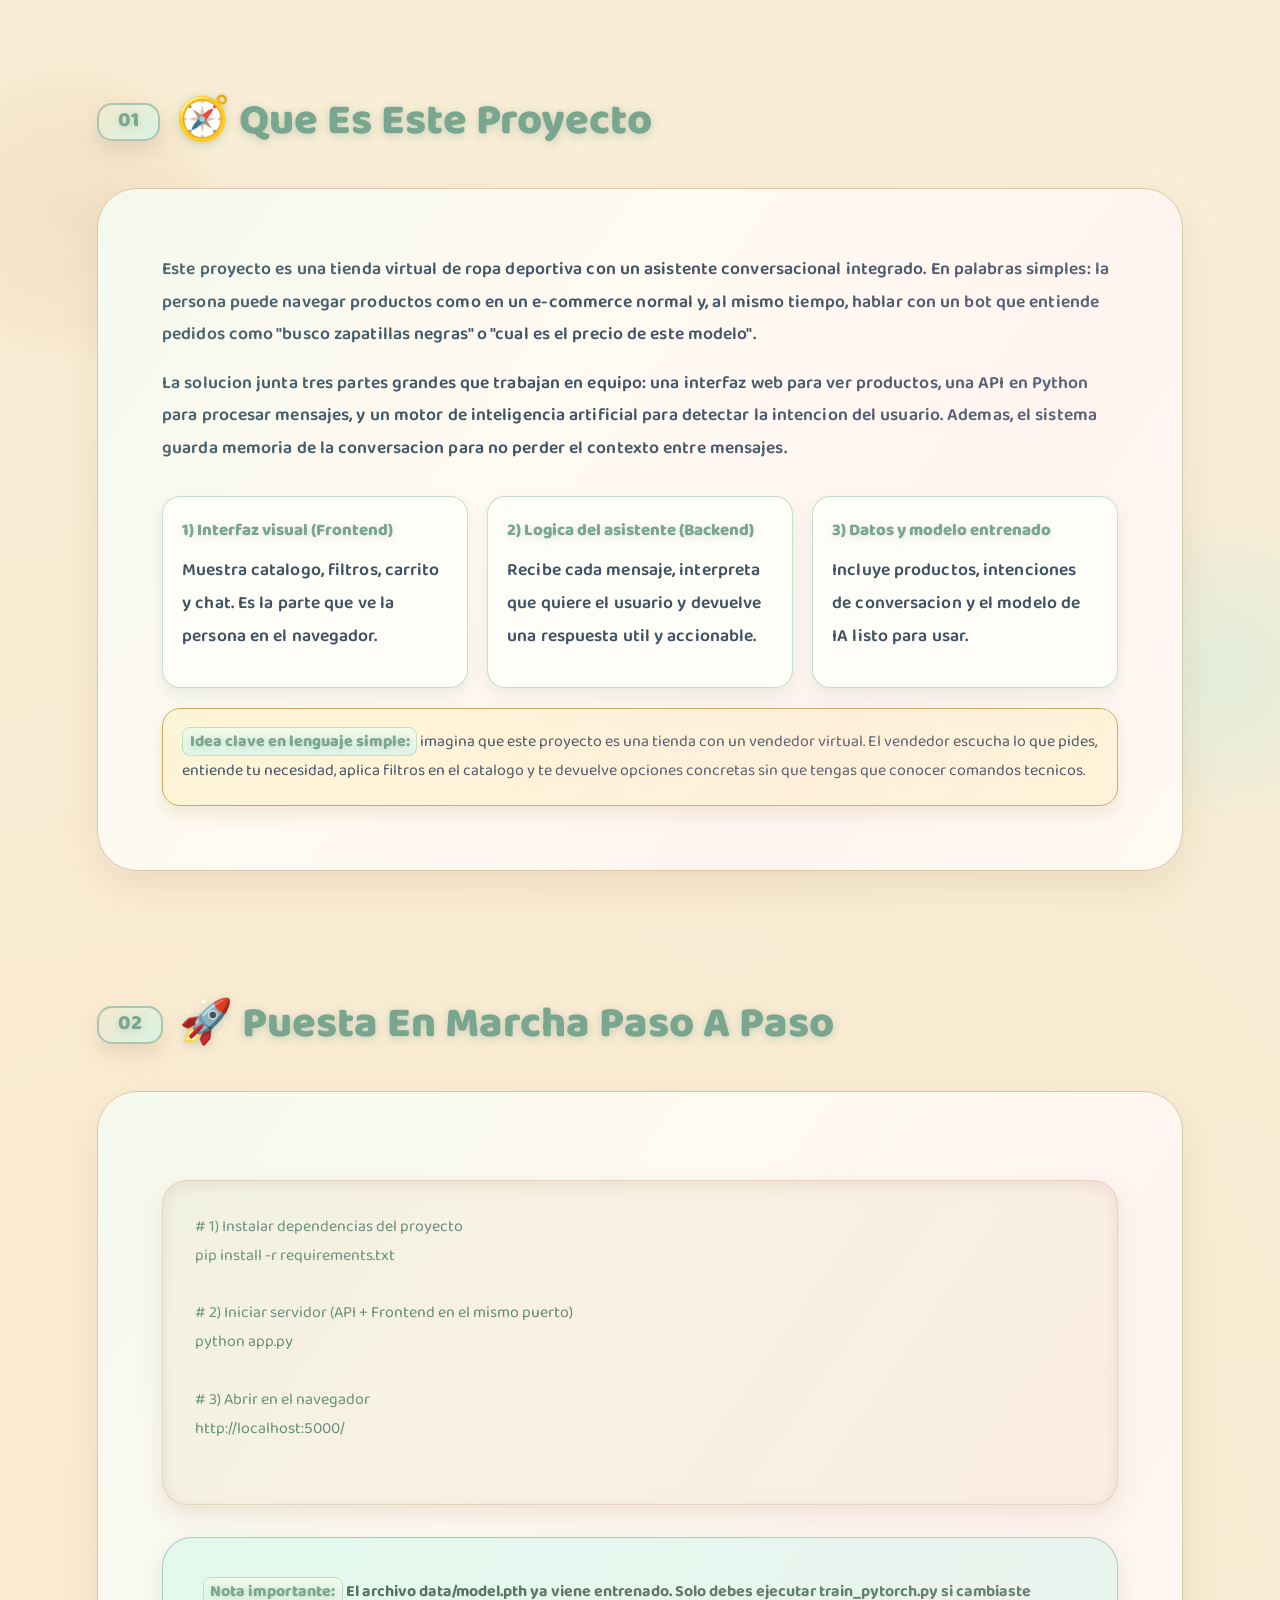
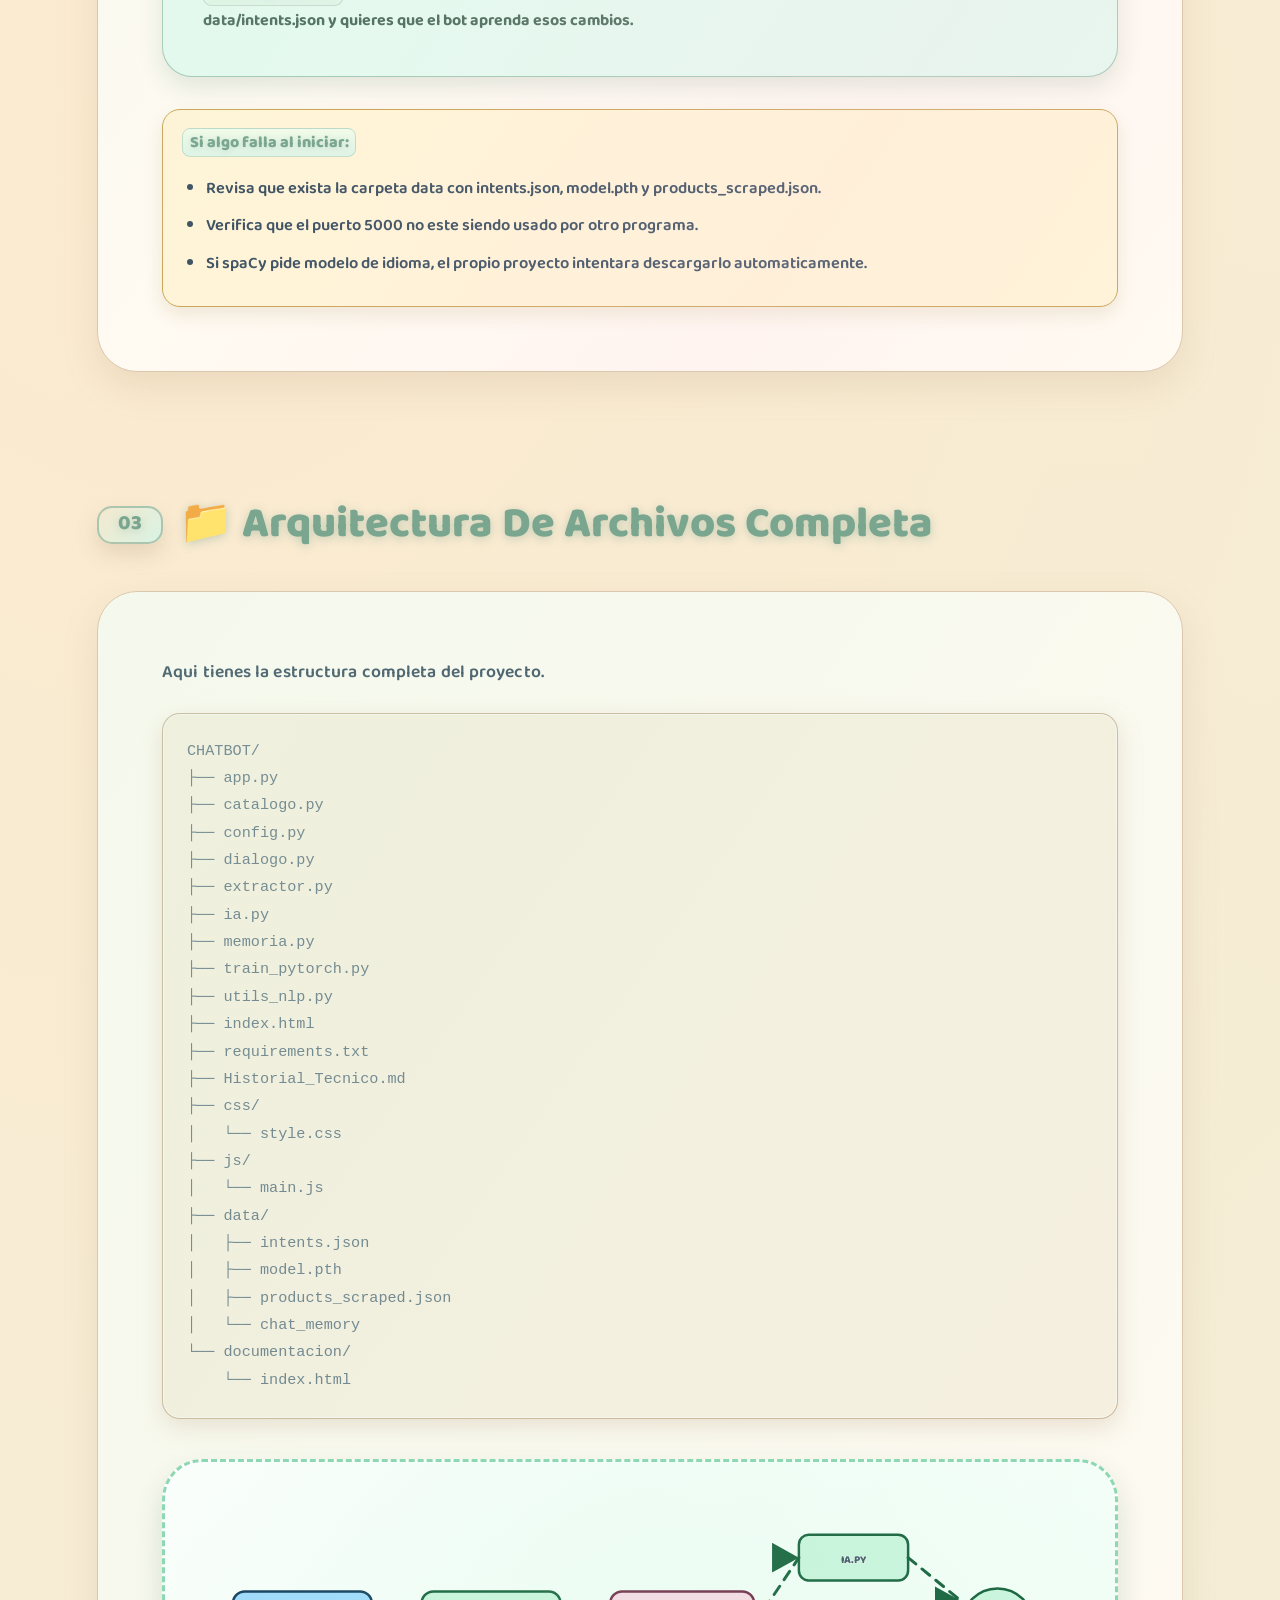
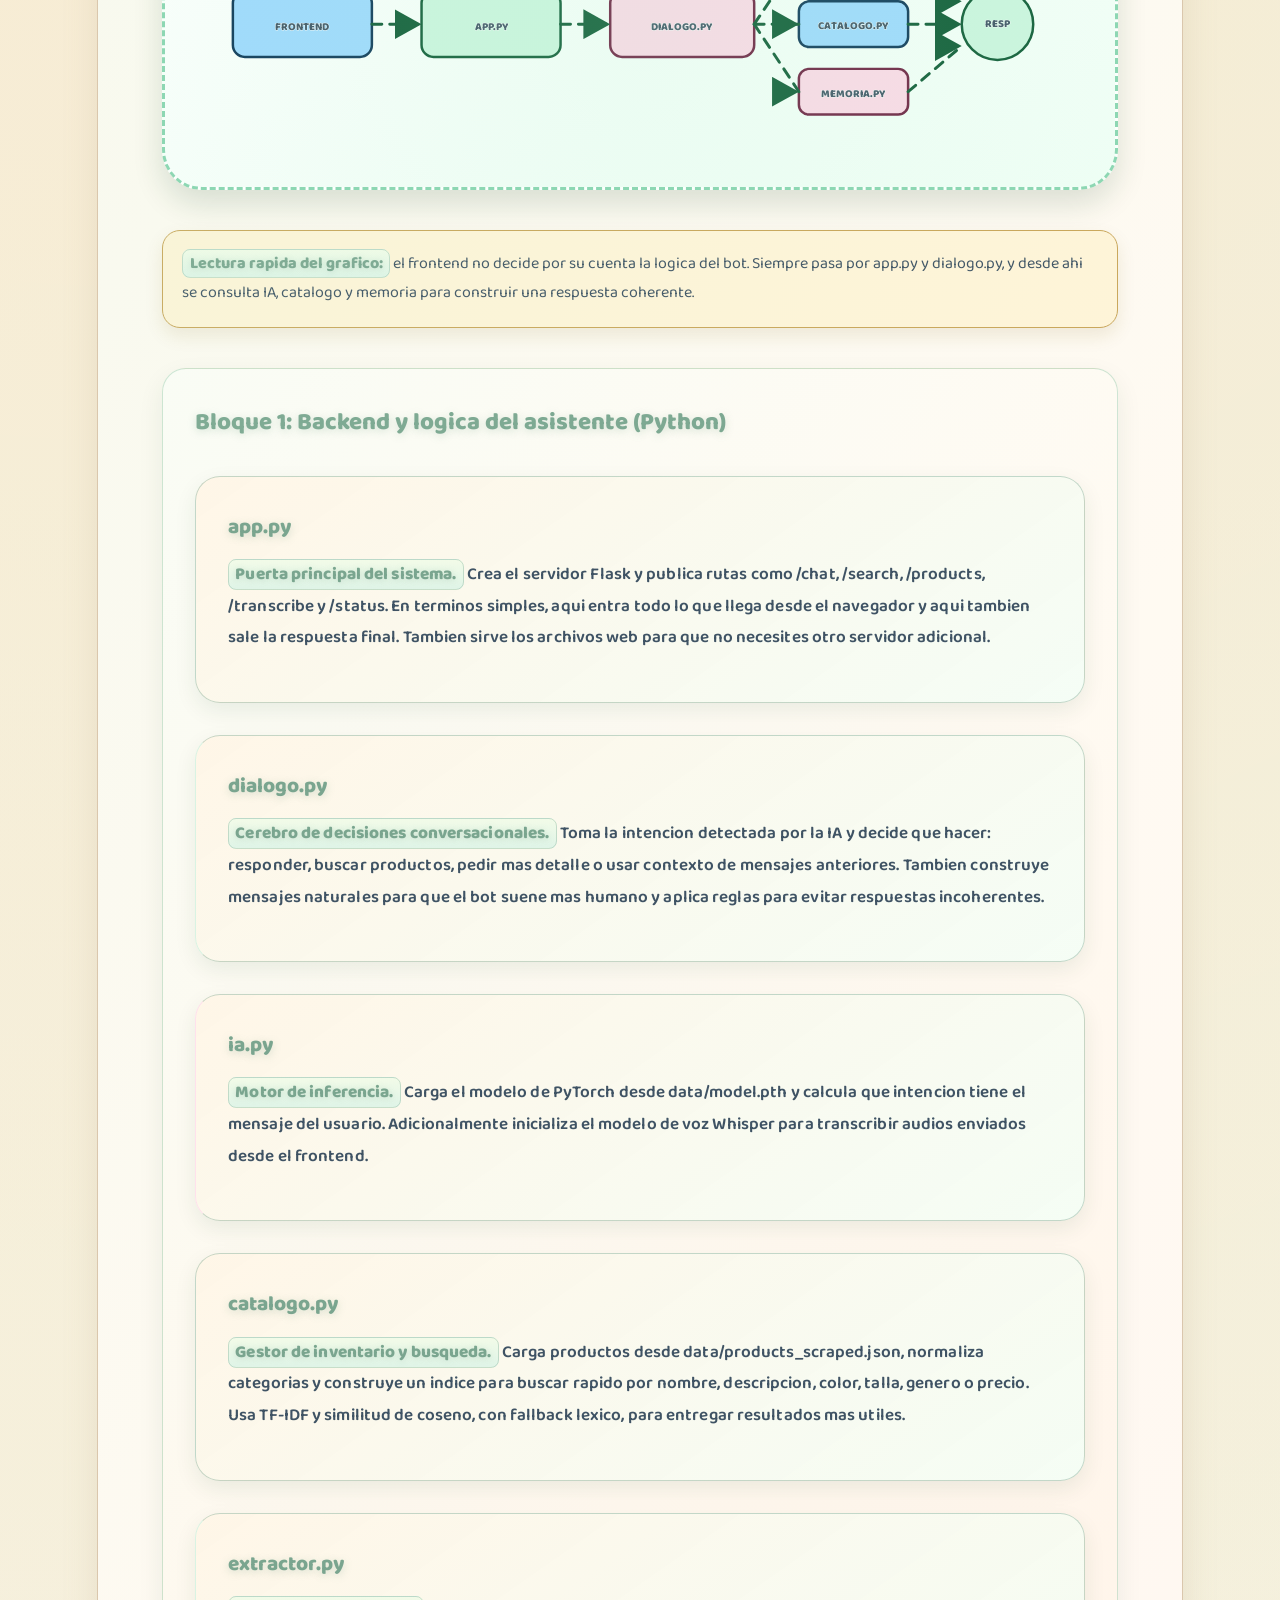
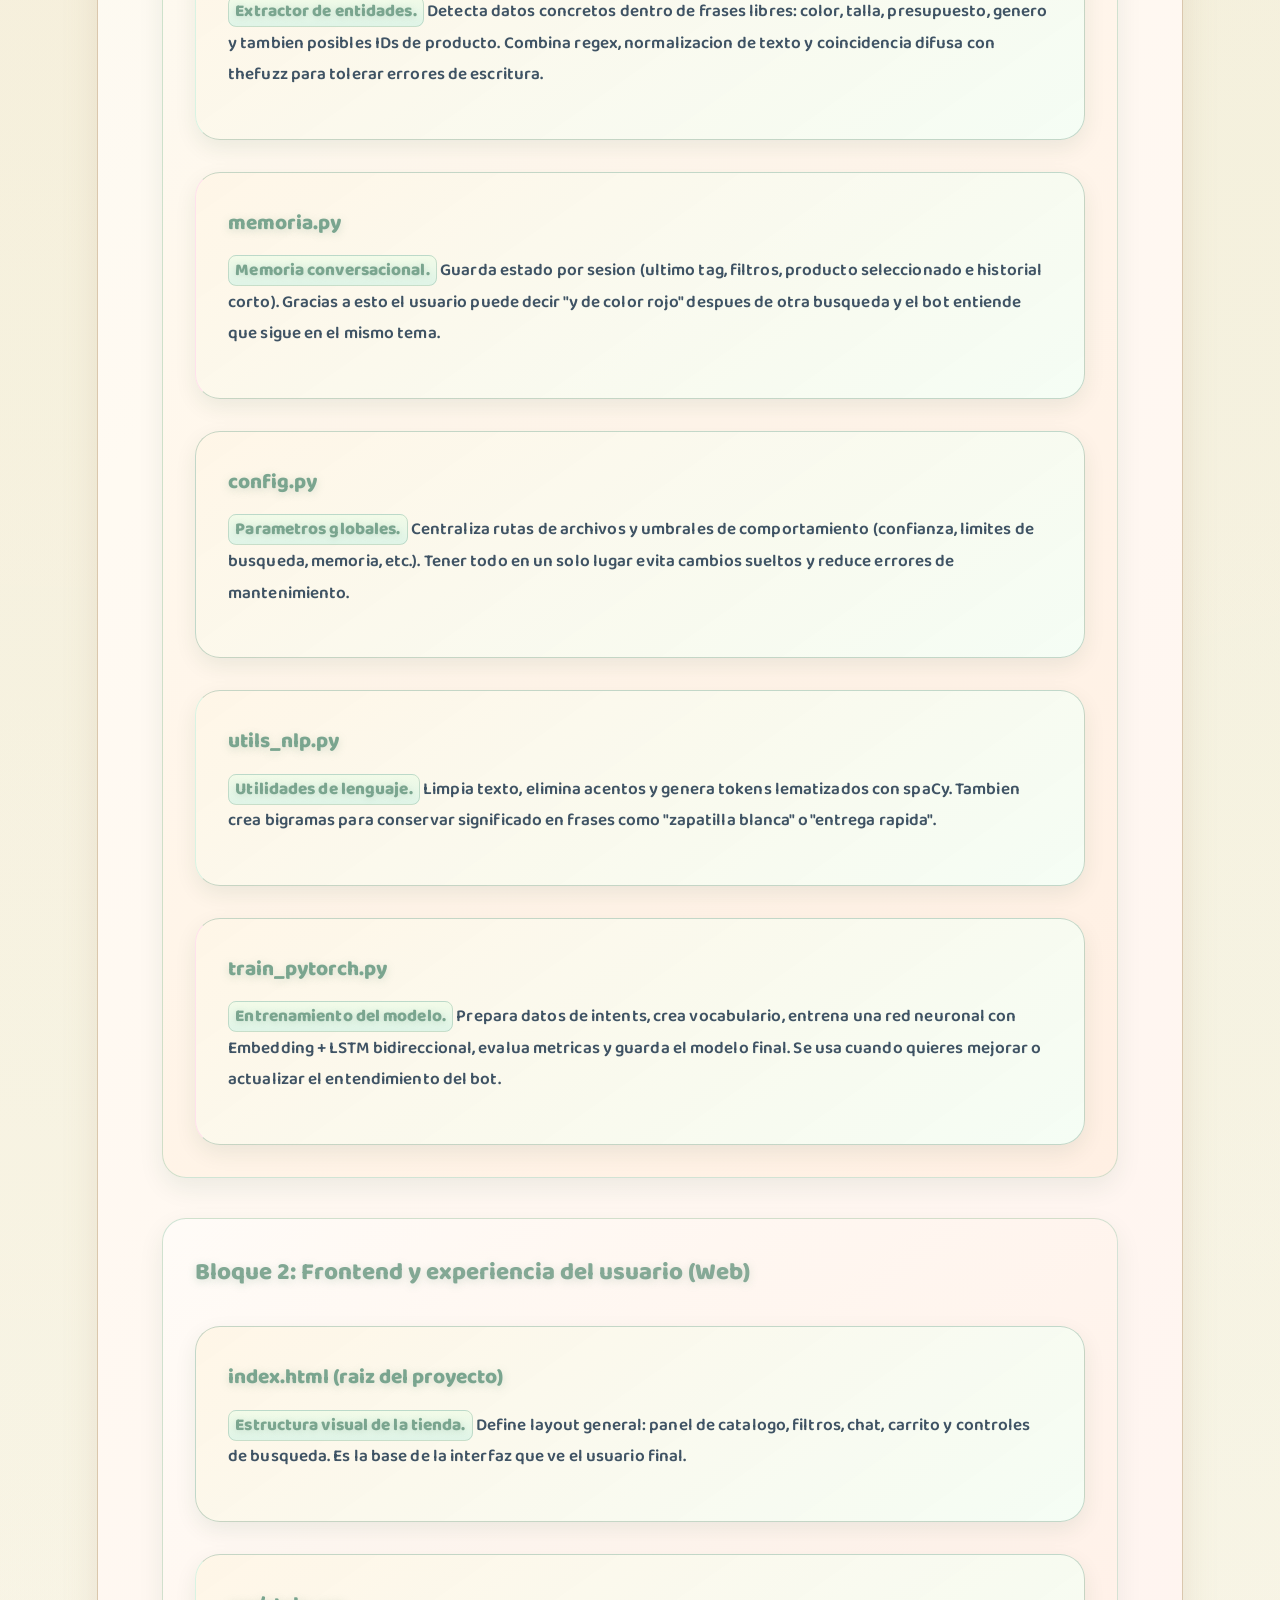
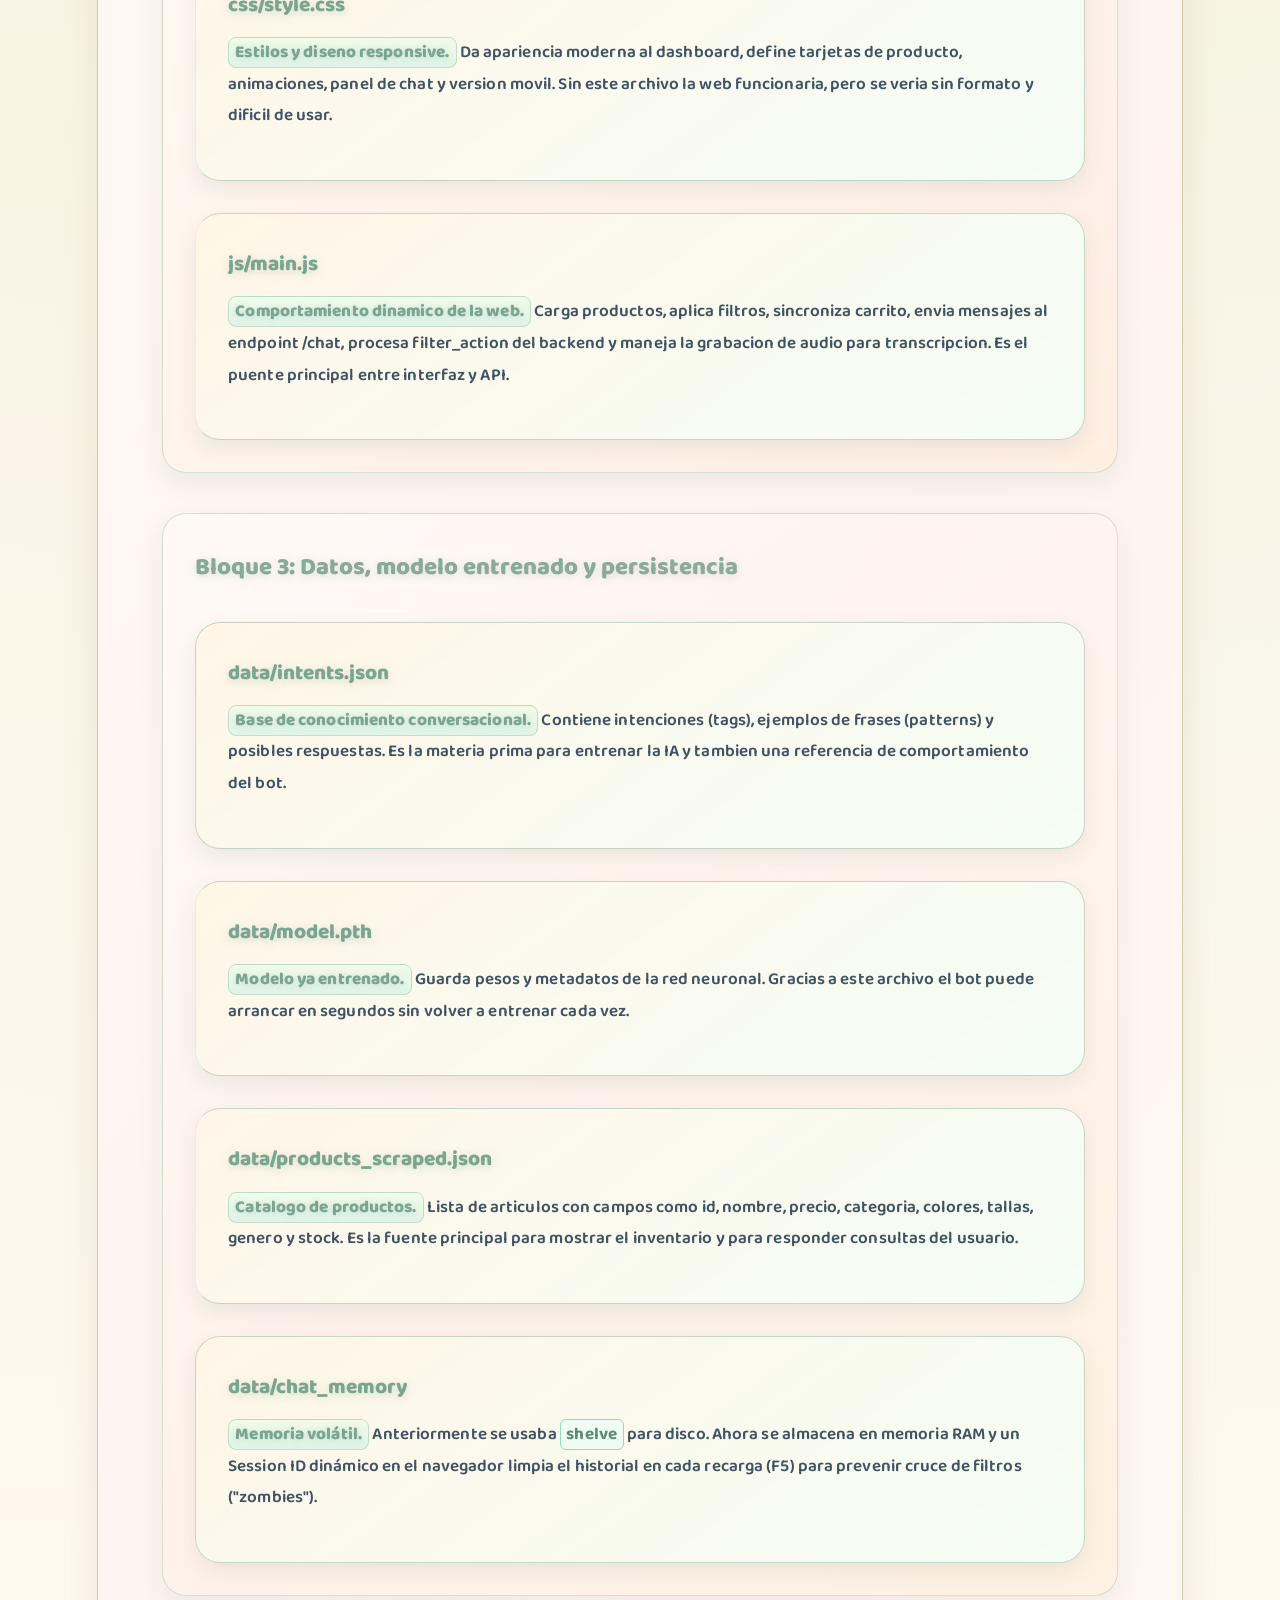
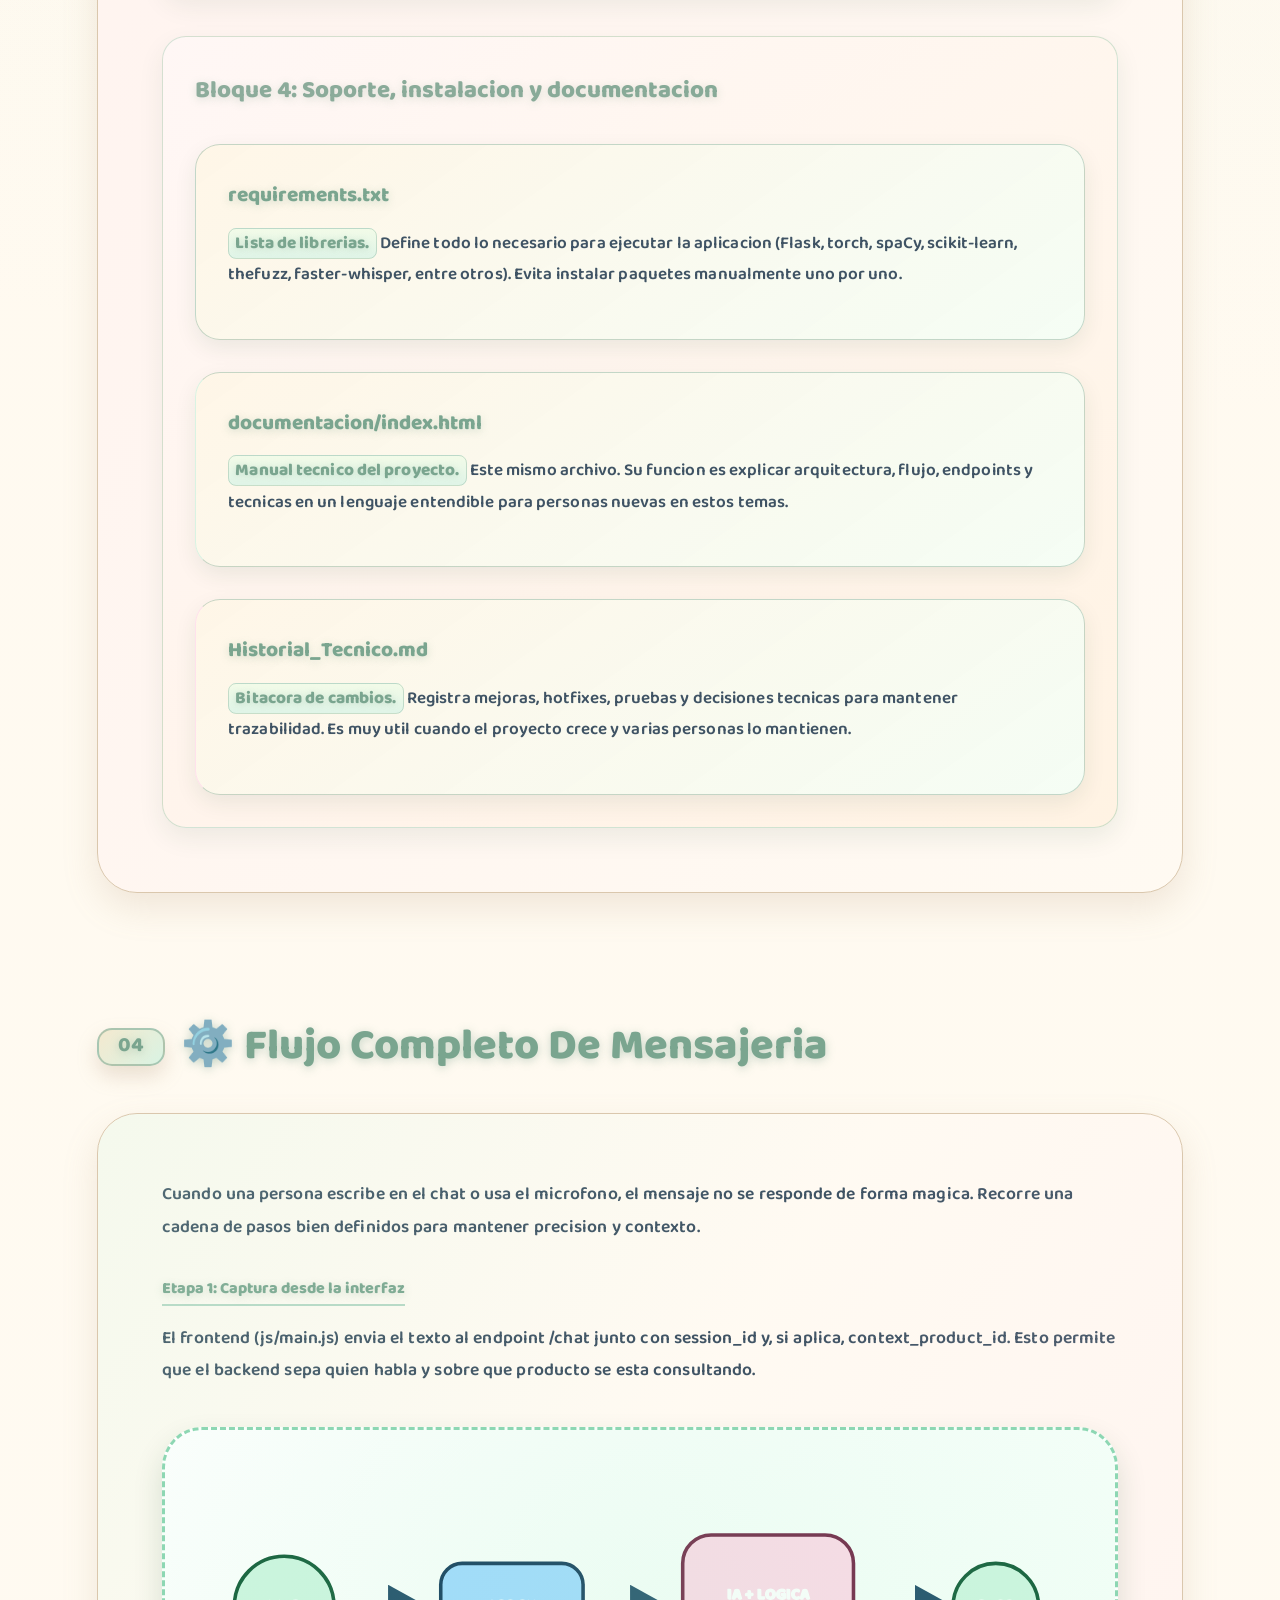
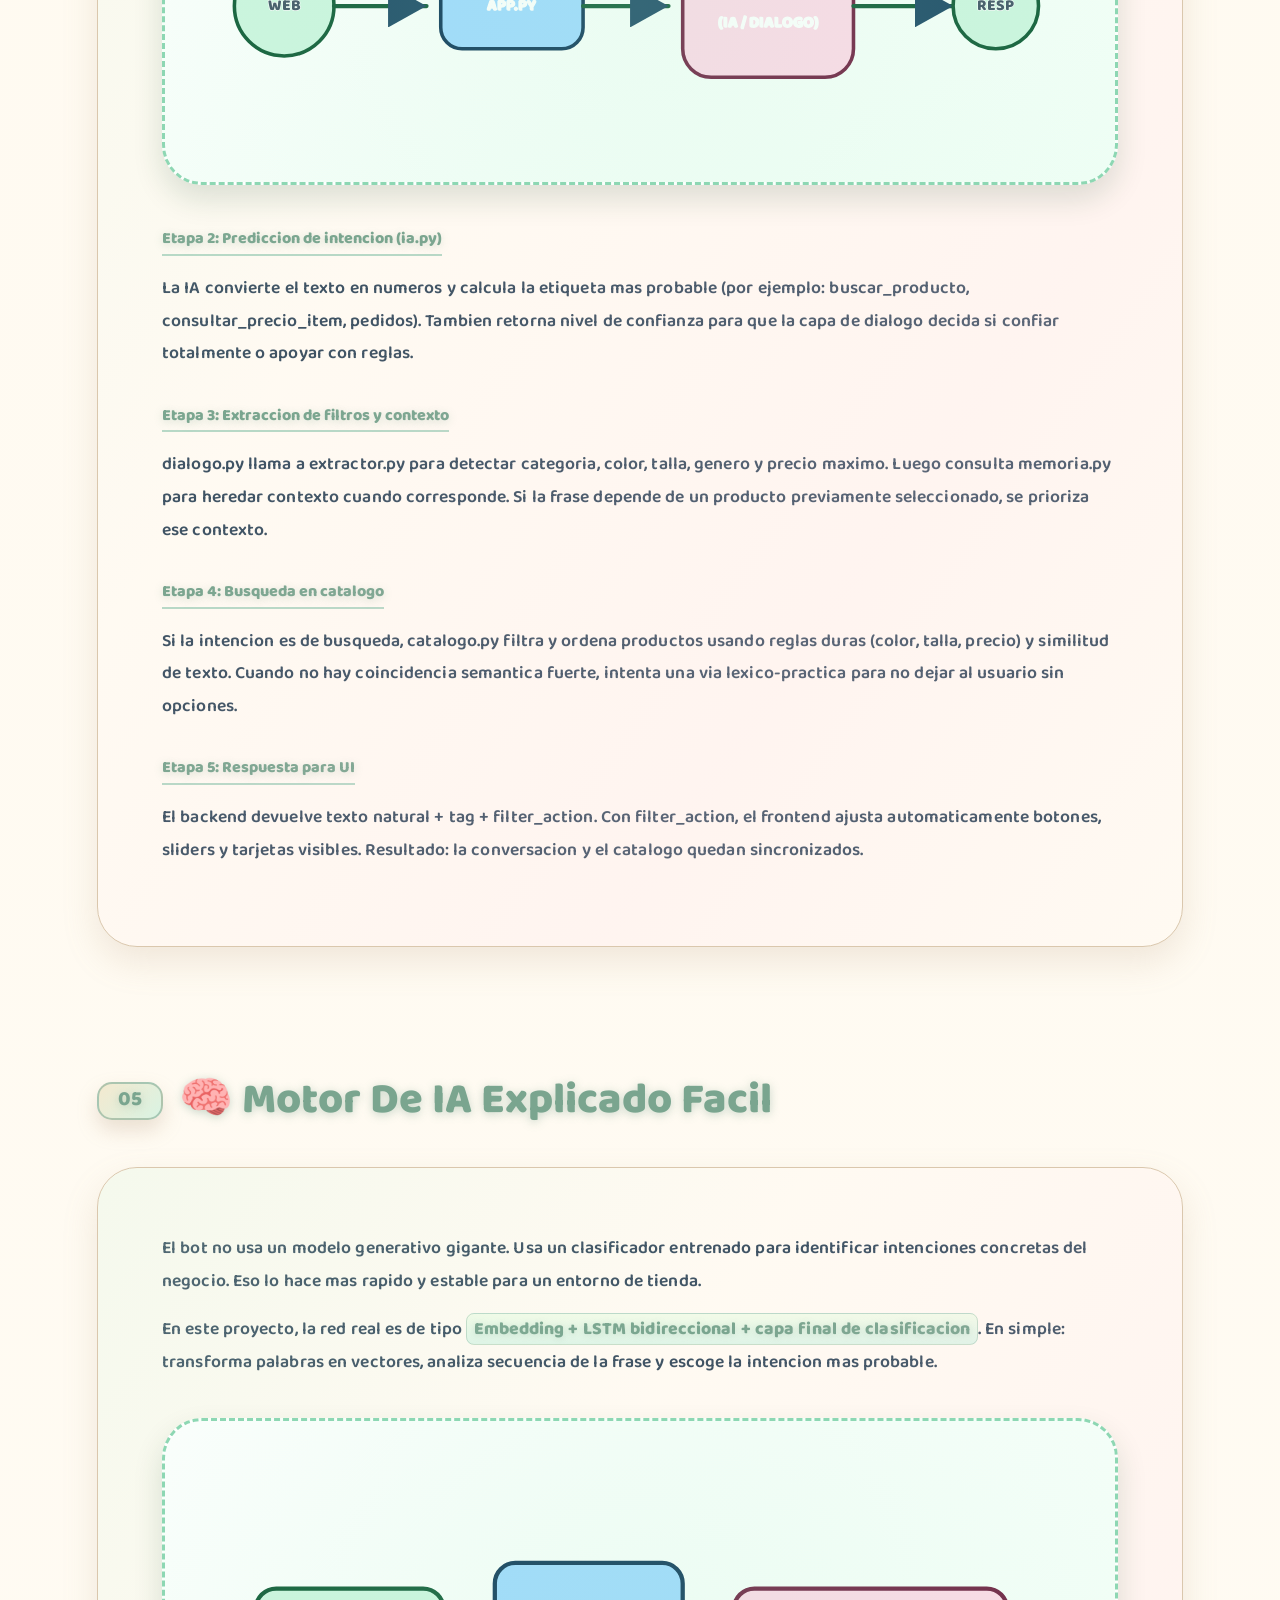
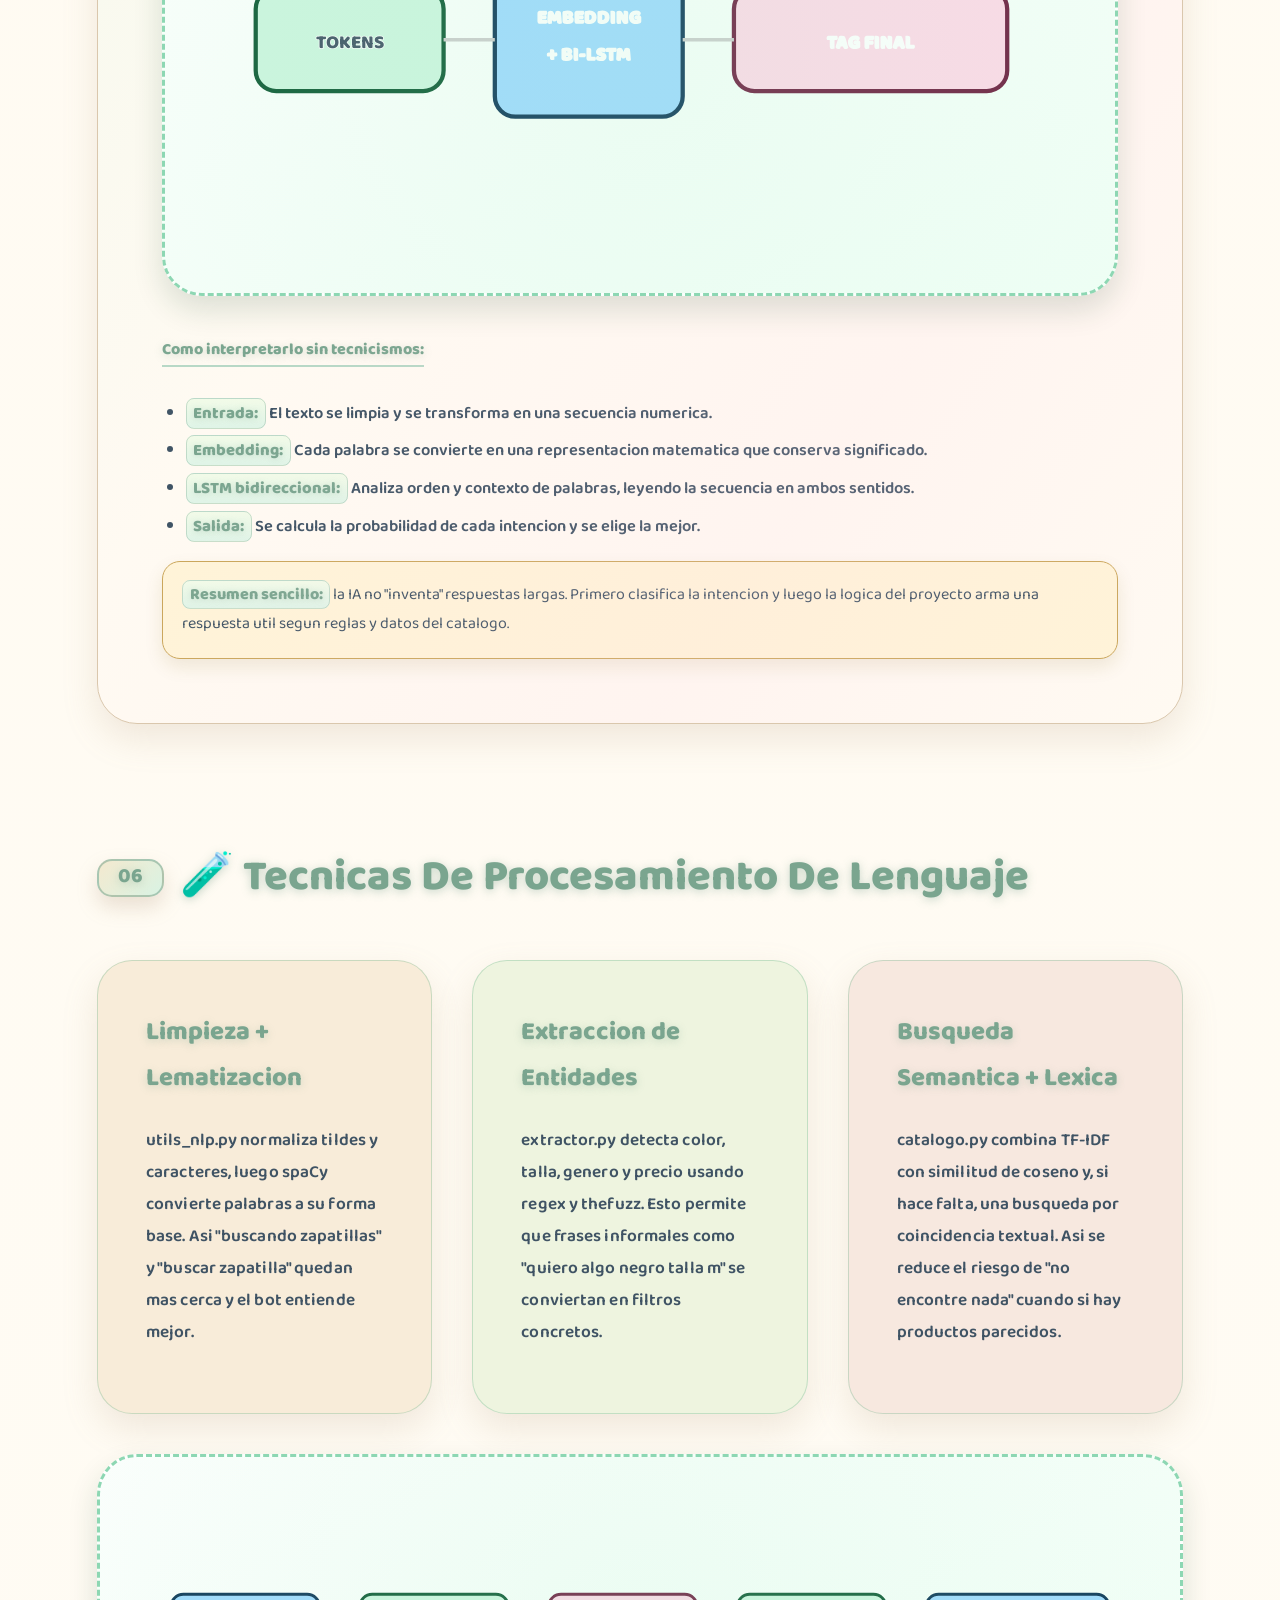
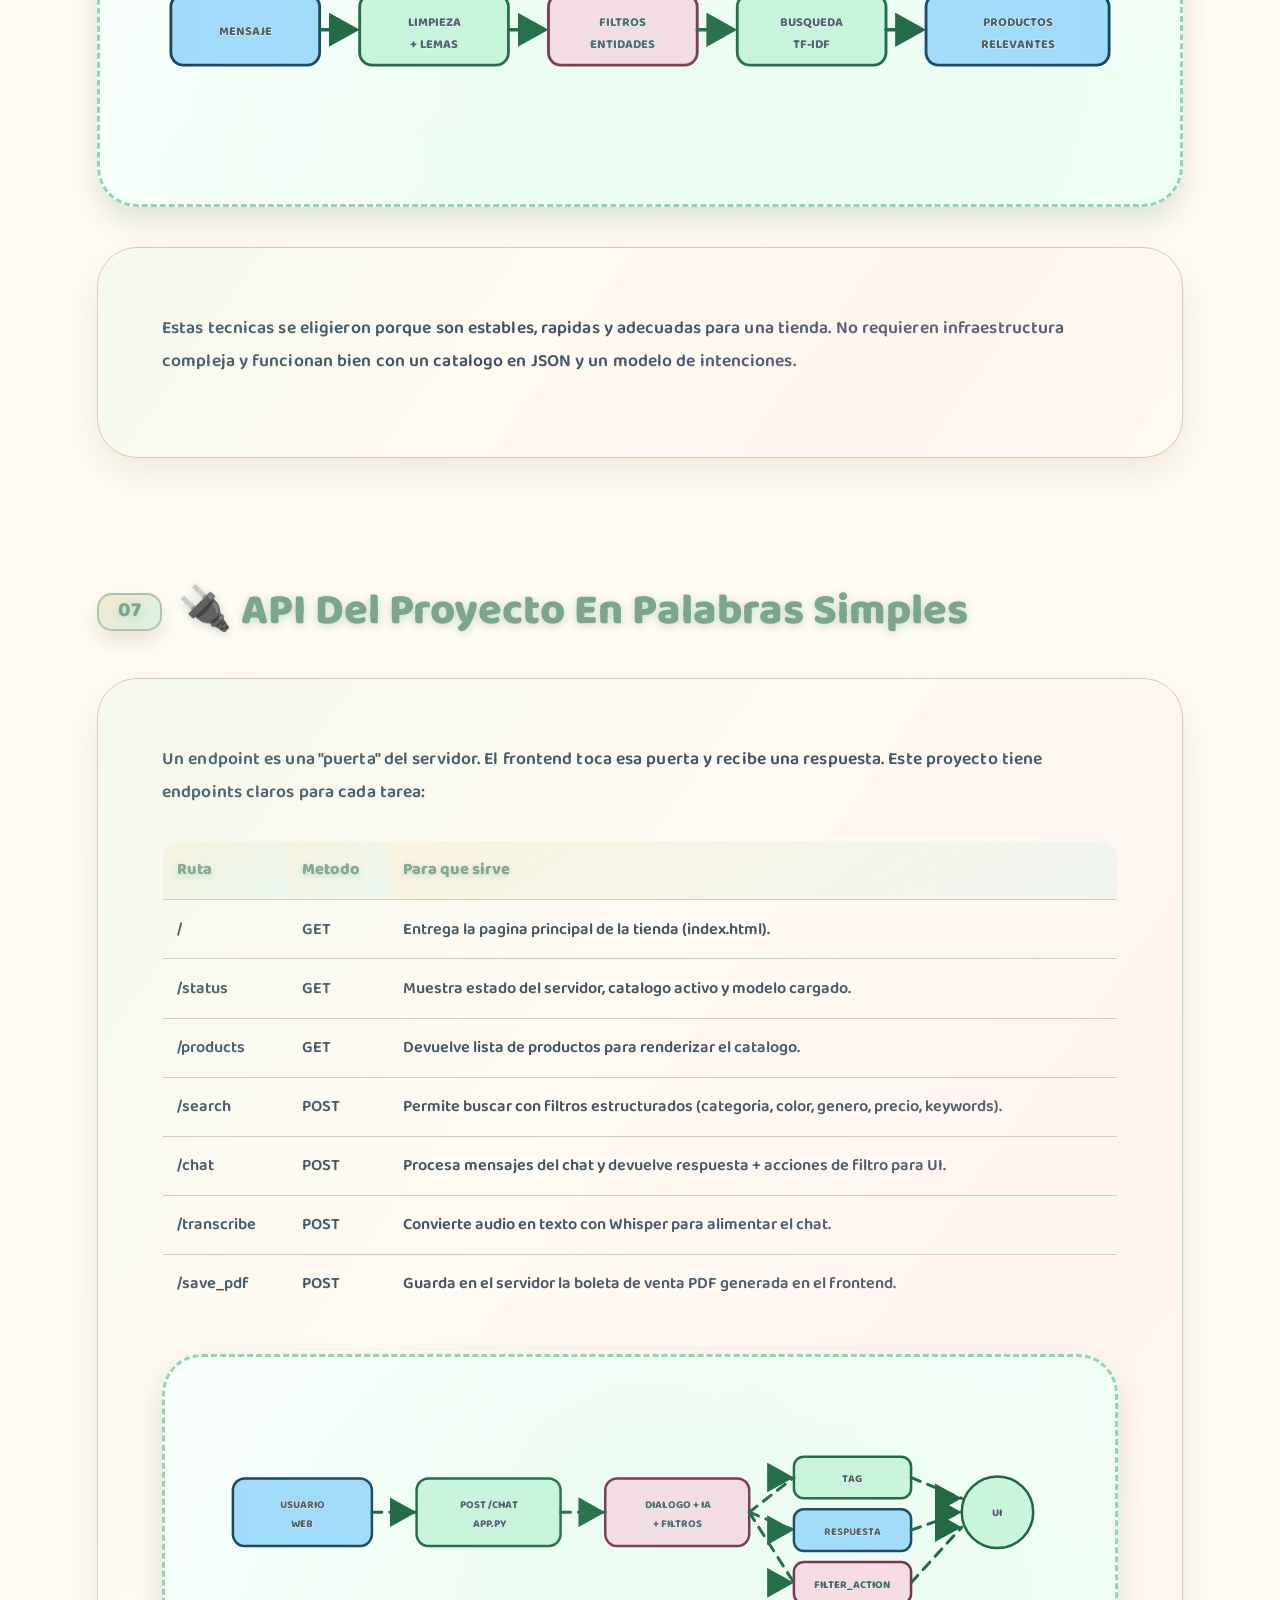
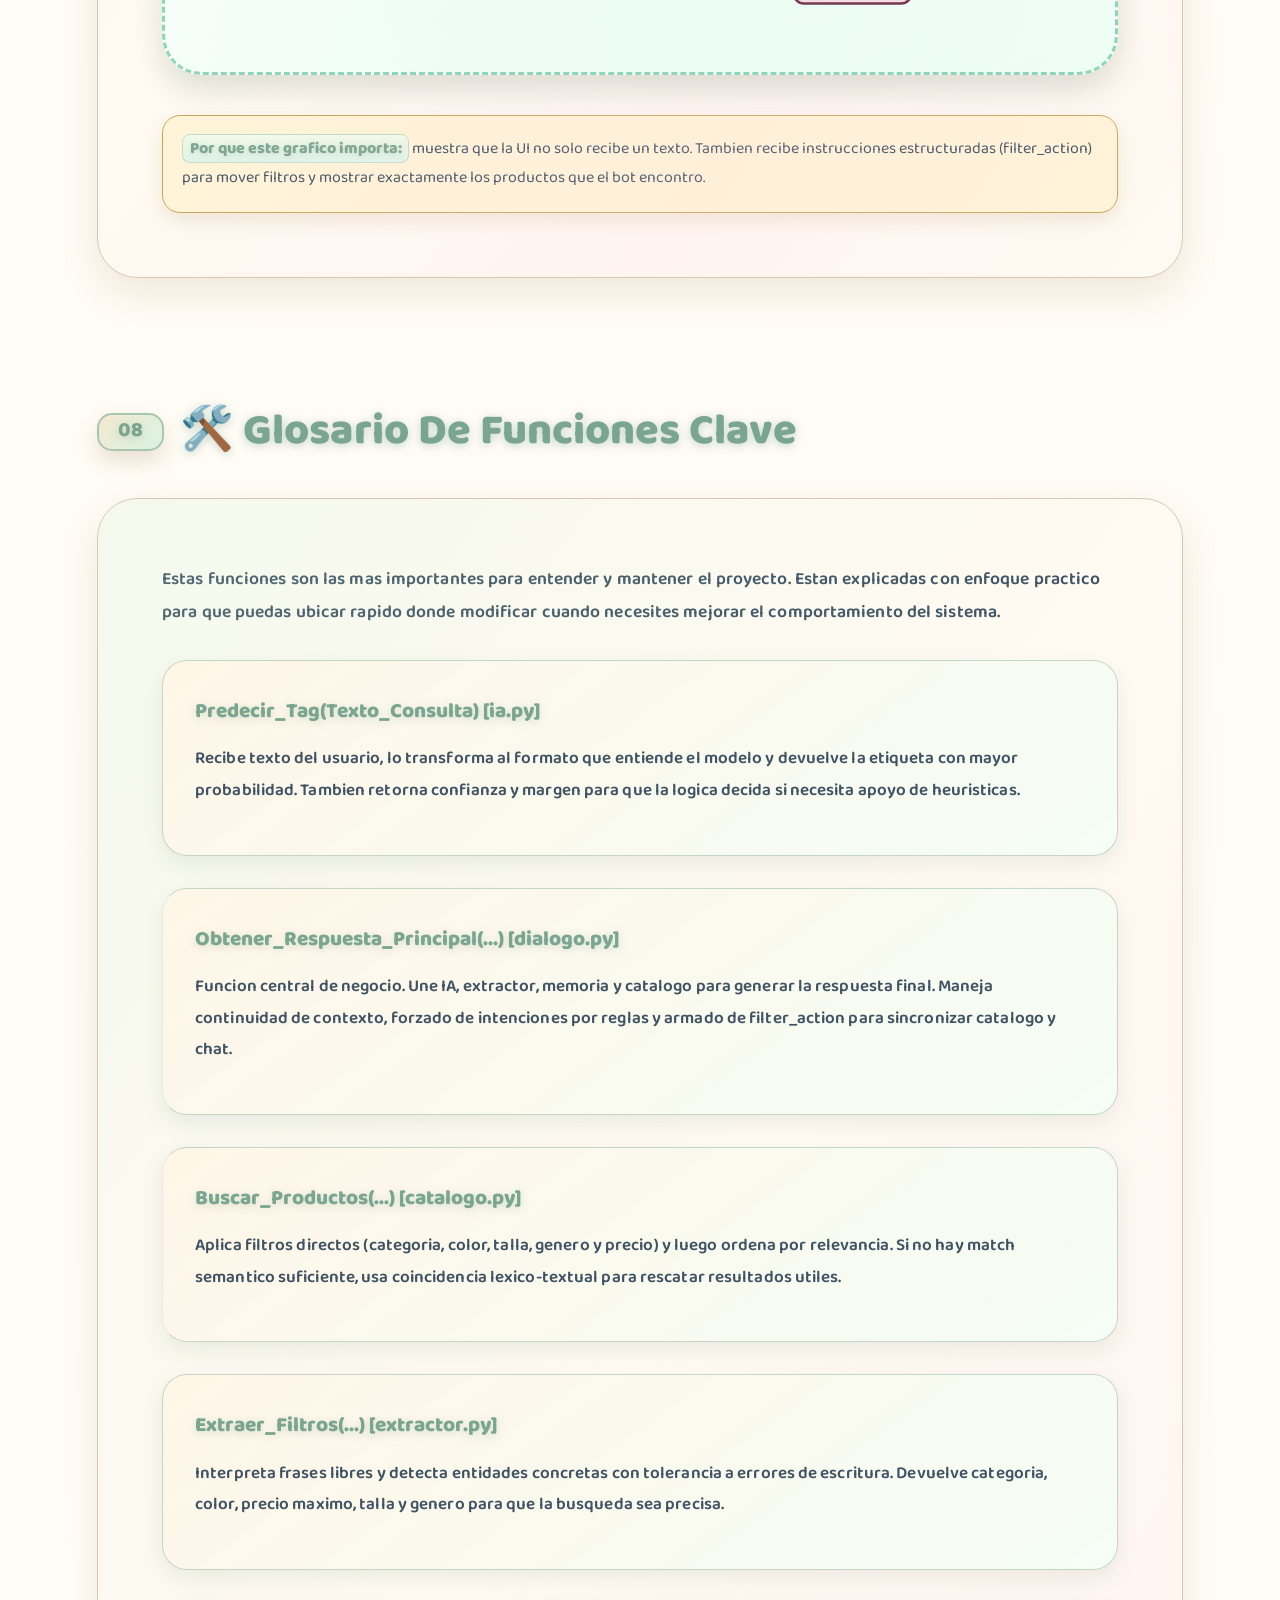
==== commit de7aee31: "feat: sincronizacion completa - admin panel, bot whatsapp, UI y mejoras" ====
--- a/documentacion/index.html
+++ b/documentacion/index.html
@@ -695,7 +695,7 @@
                         </div>
                         <div class="file-item">
                             <h4>data/chat_memory</h4>
-                            <p><strong>Memoria persistida en disco.</strong> Se genera con shelve para recordar contexto entre sesiones. Segun el sistema operativo puede acompañarse de archivos auxiliares internos (por ejemplo .dat, .dir o .bak).</p>
+                            <p><strong>Memoria volátil.</strong> Anteriormente se usaba <code>shelve</code> para disco. Ahora se almacena en memoria RAM y un Session ID dinámico en el navegador limpia el historial en cada recarga (F5) para prevenir cruce de filtros ("zombies").</p>
                         </div>
                     </div>
                 </div>
@@ -915,10 +915,14 @@
                                 <td>POST</td>
                                 <td>Procesa mensajes del chat y devuelve respuesta + acciones de filtro para UI.</td>
                             </tr>
-                            <tr>
                                 <td>/transcribe</td>
                                 <td>POST</td>
                                 <td>Convierte audio en texto con Whisper para alimentar el chat.</td>
+                            </tr>
+                            <tr>
+                                <td>/save_pdf</td>
+                                <td>POST</td>
+                                <td>Guarda en el servidor la boleta de venta PDF generada en el frontend.</td>
                             </tr>
                         </tbody>
                     </table>
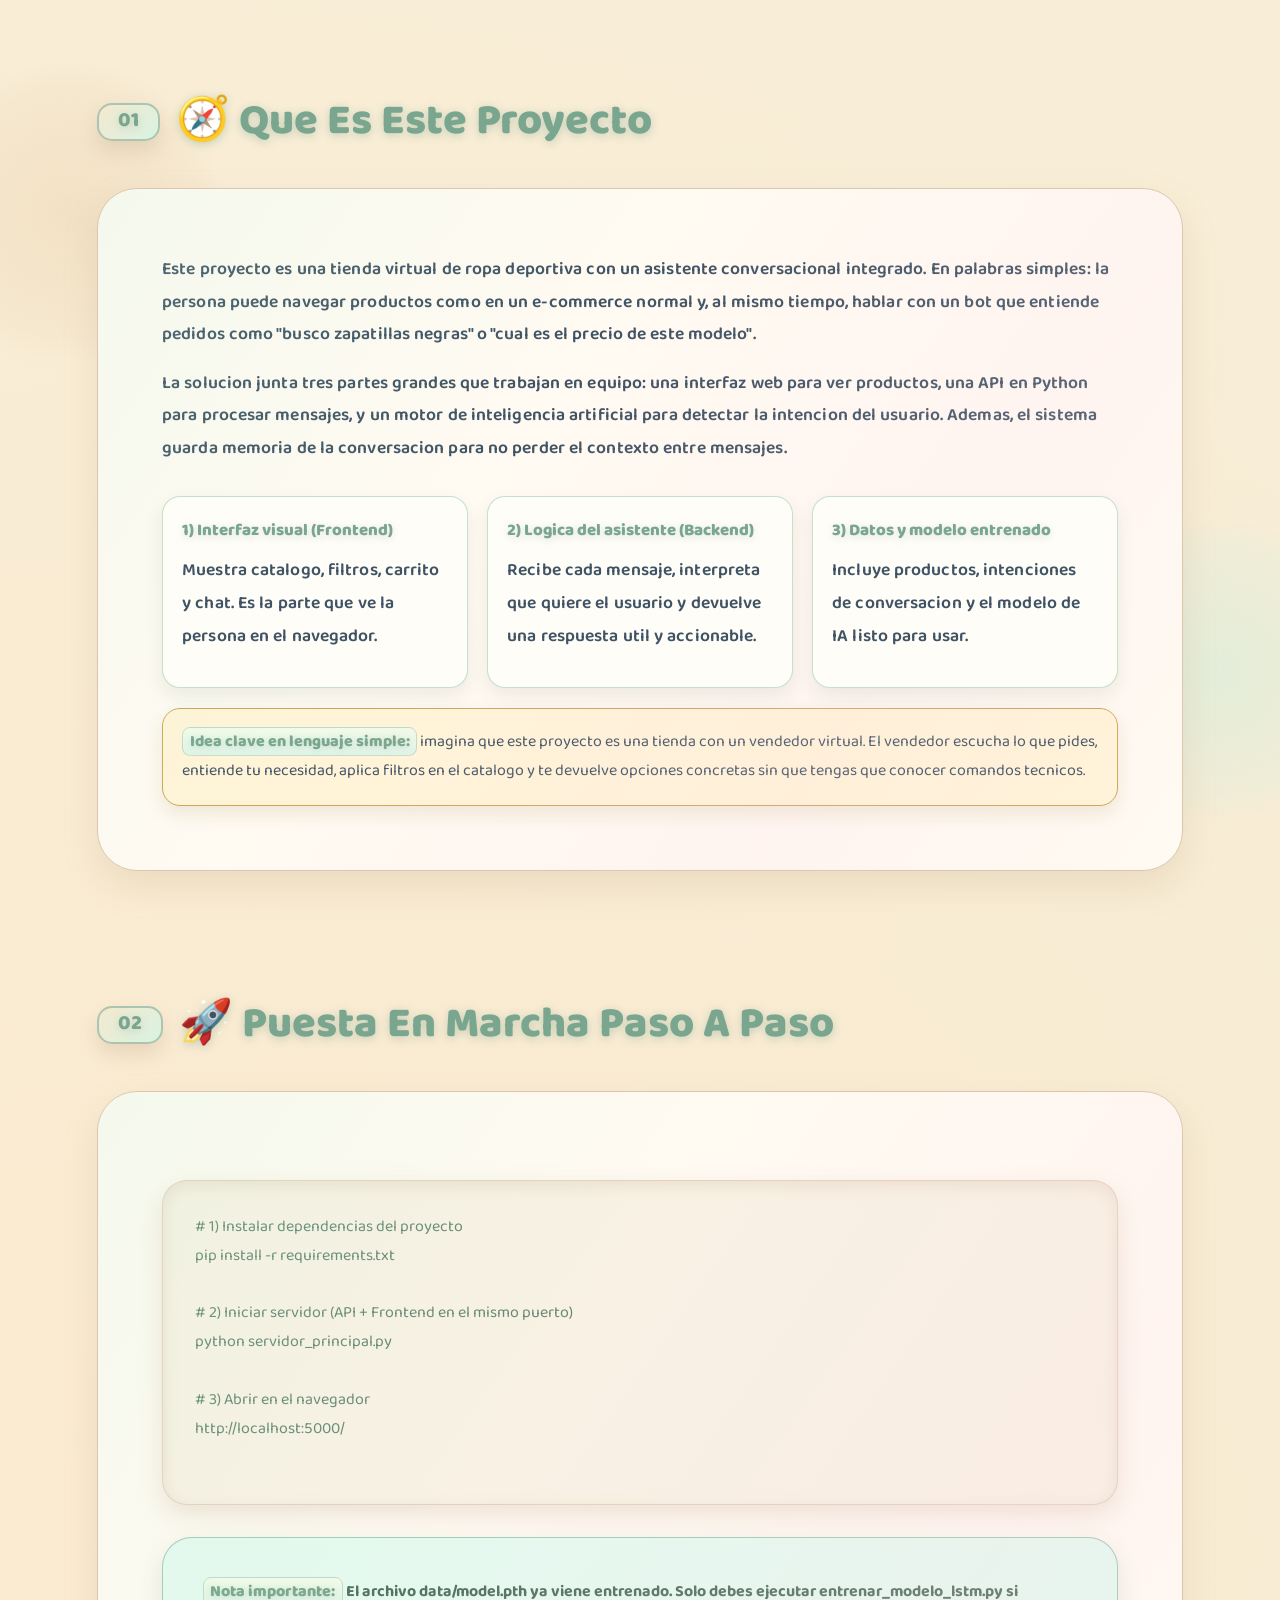
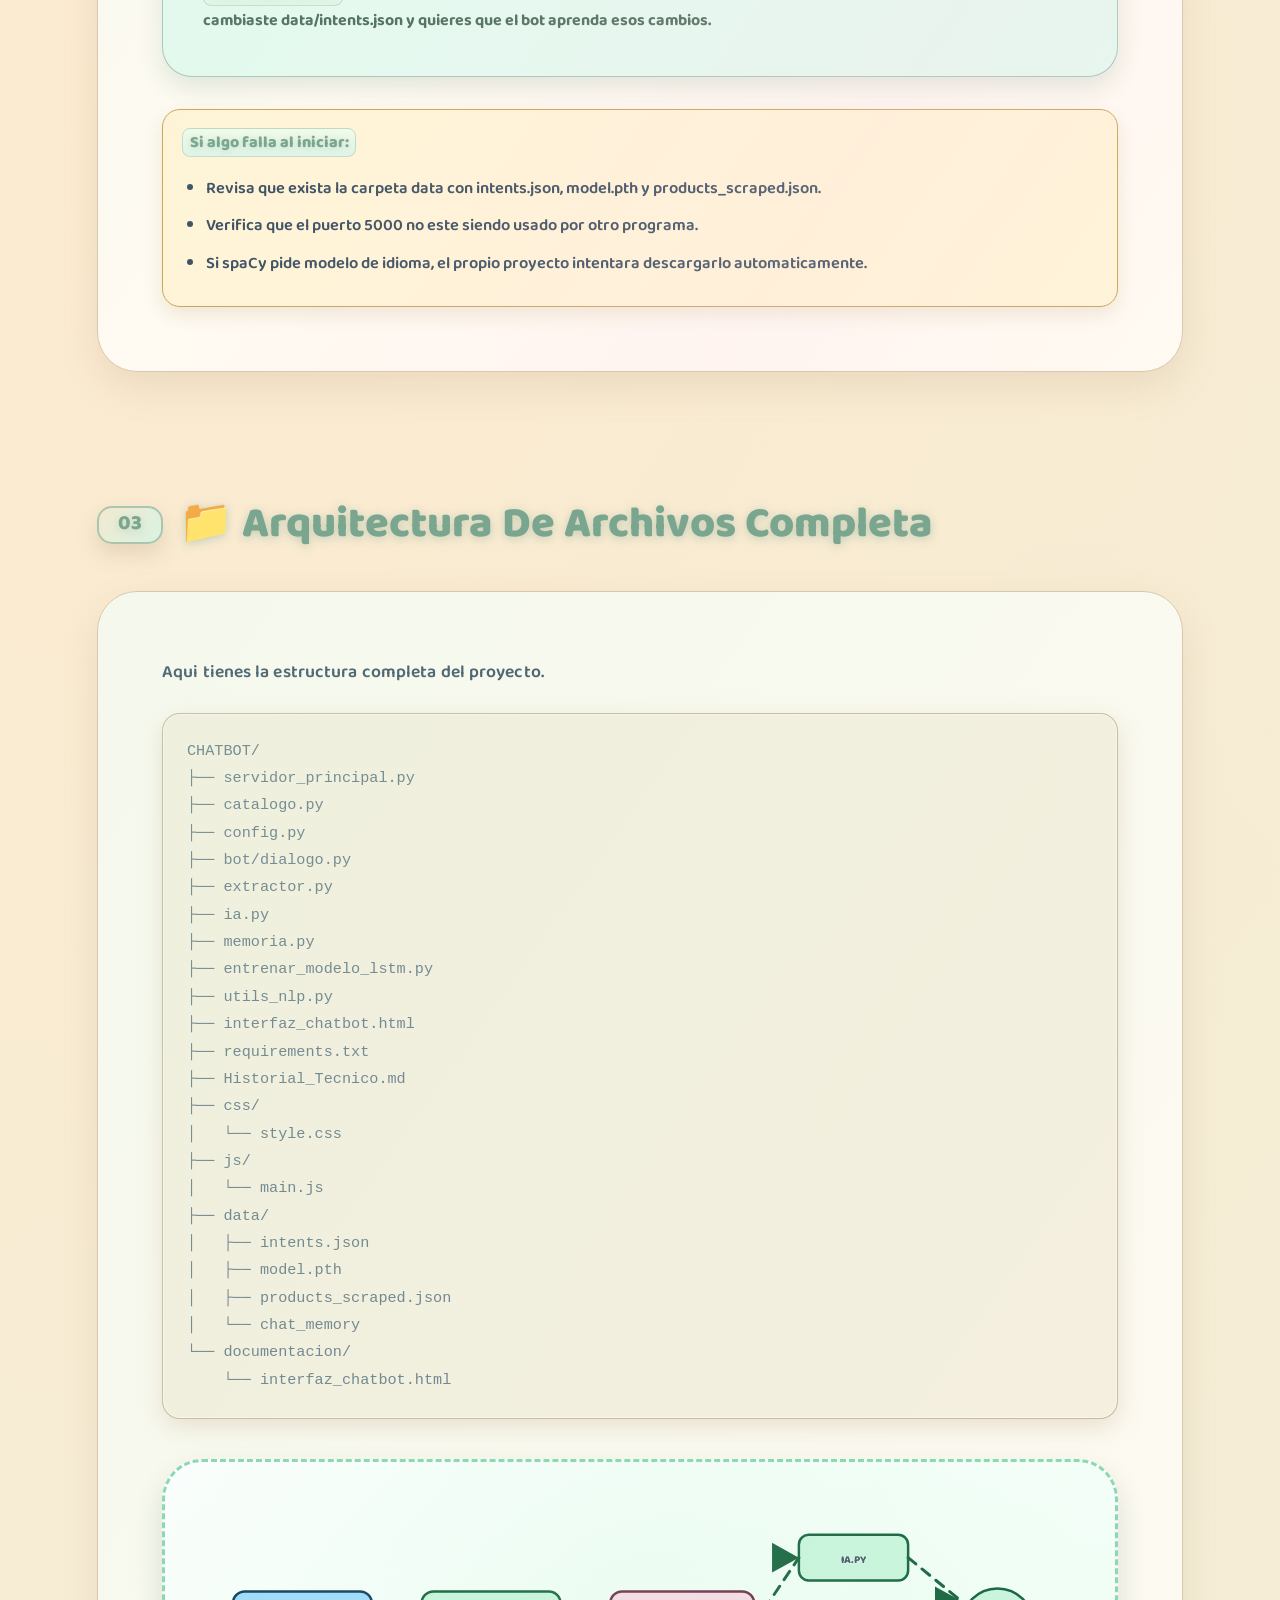
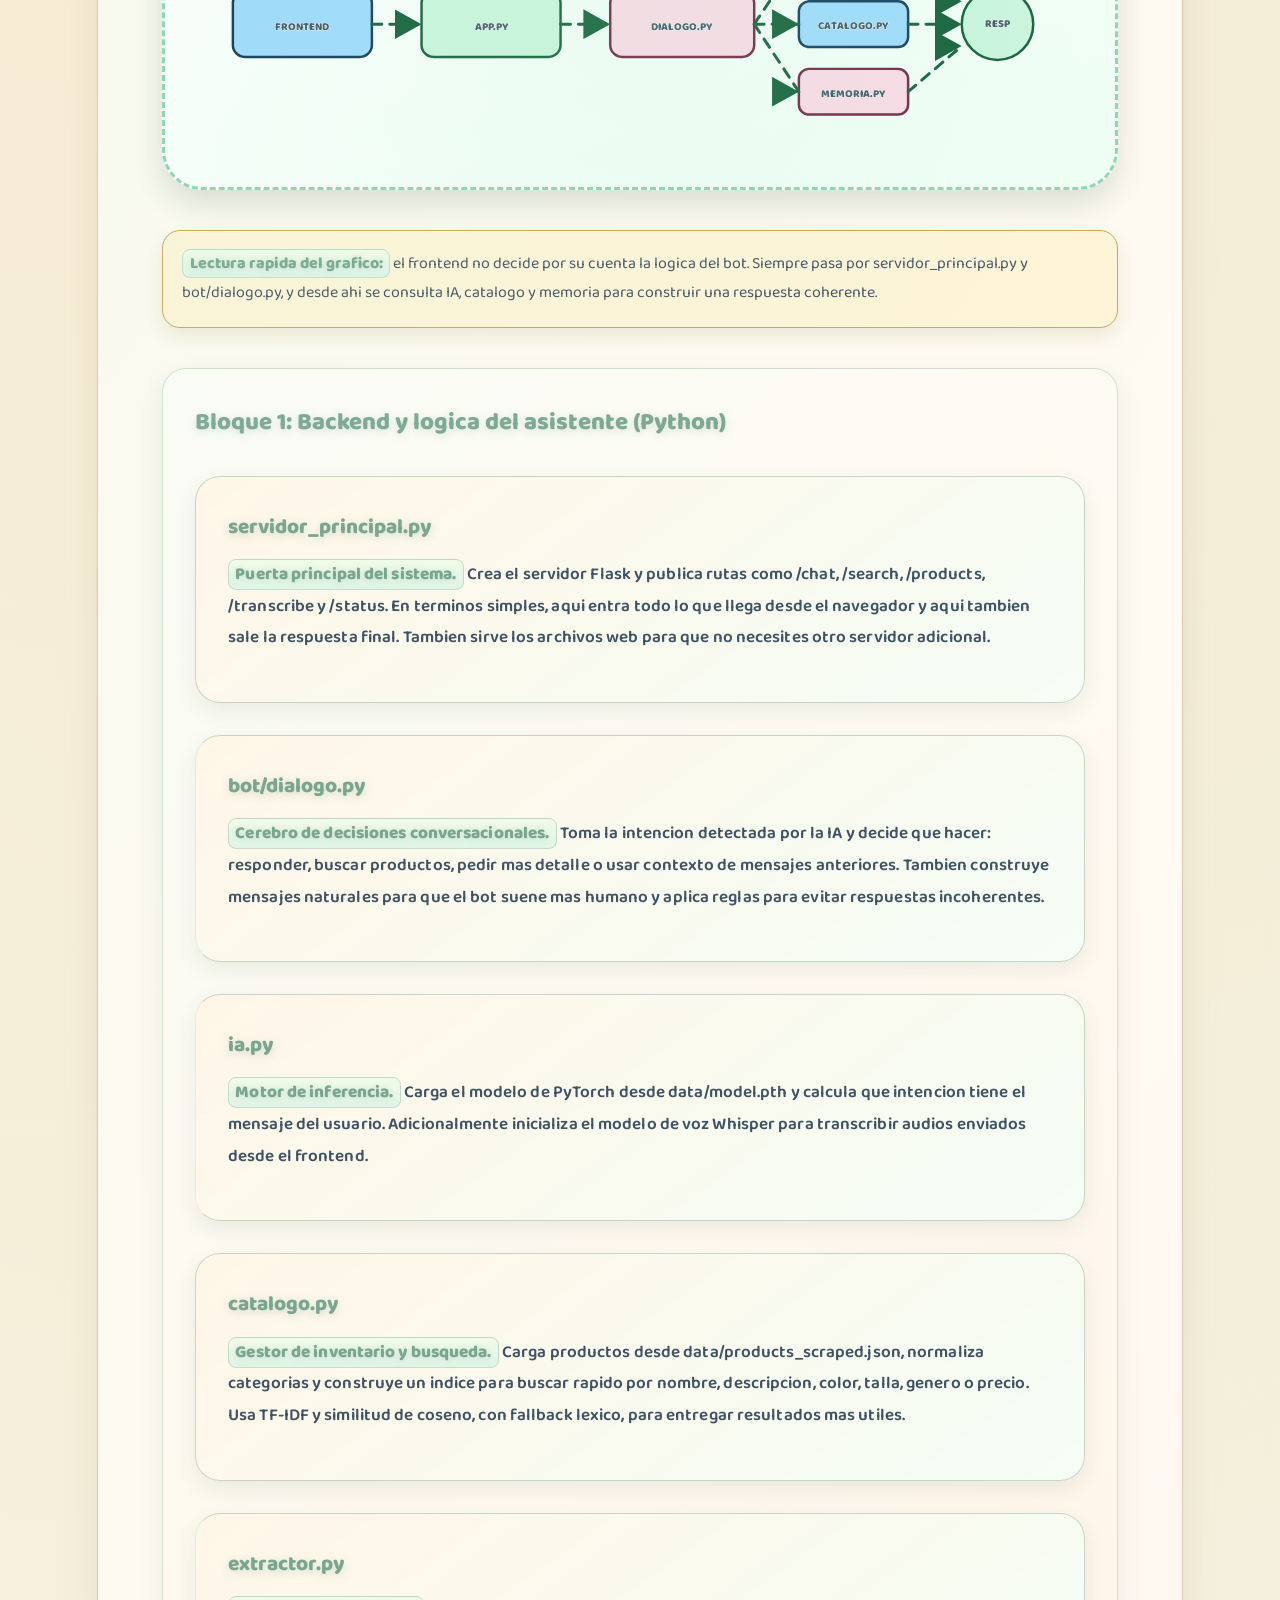
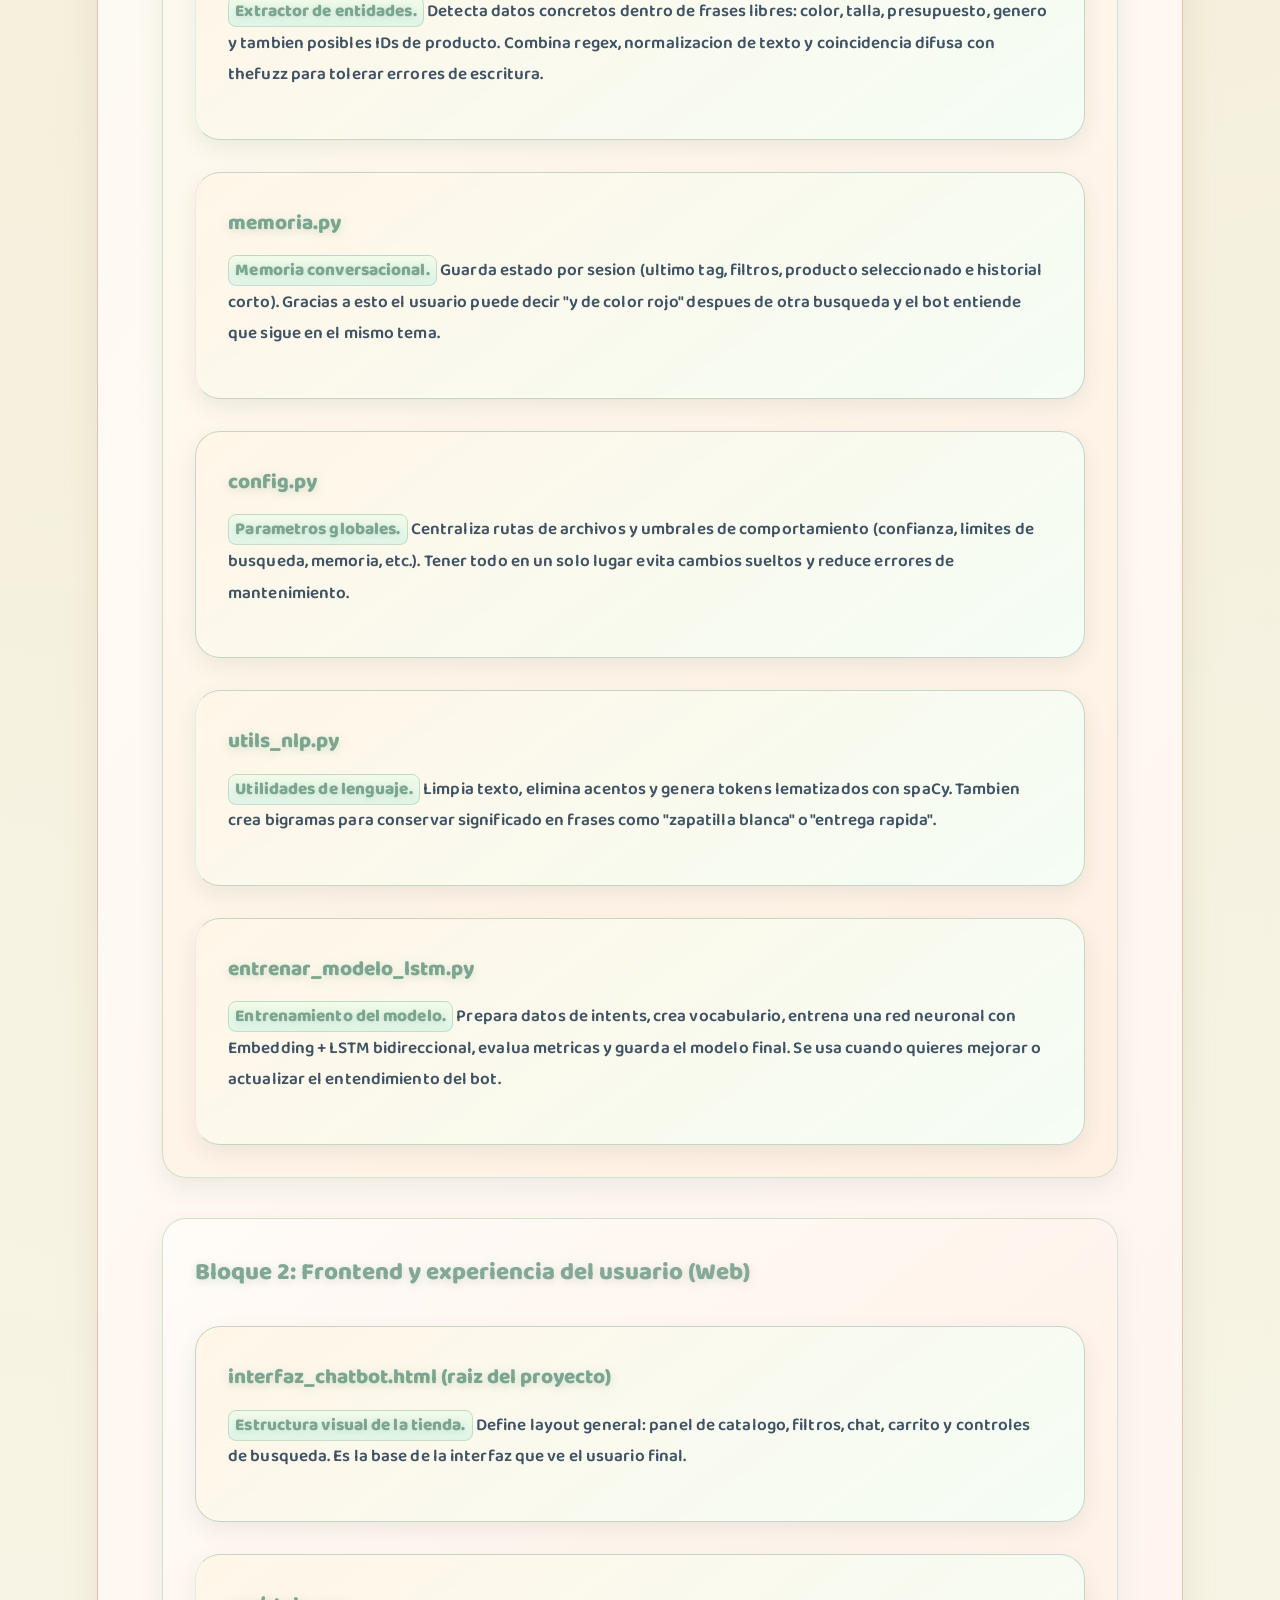
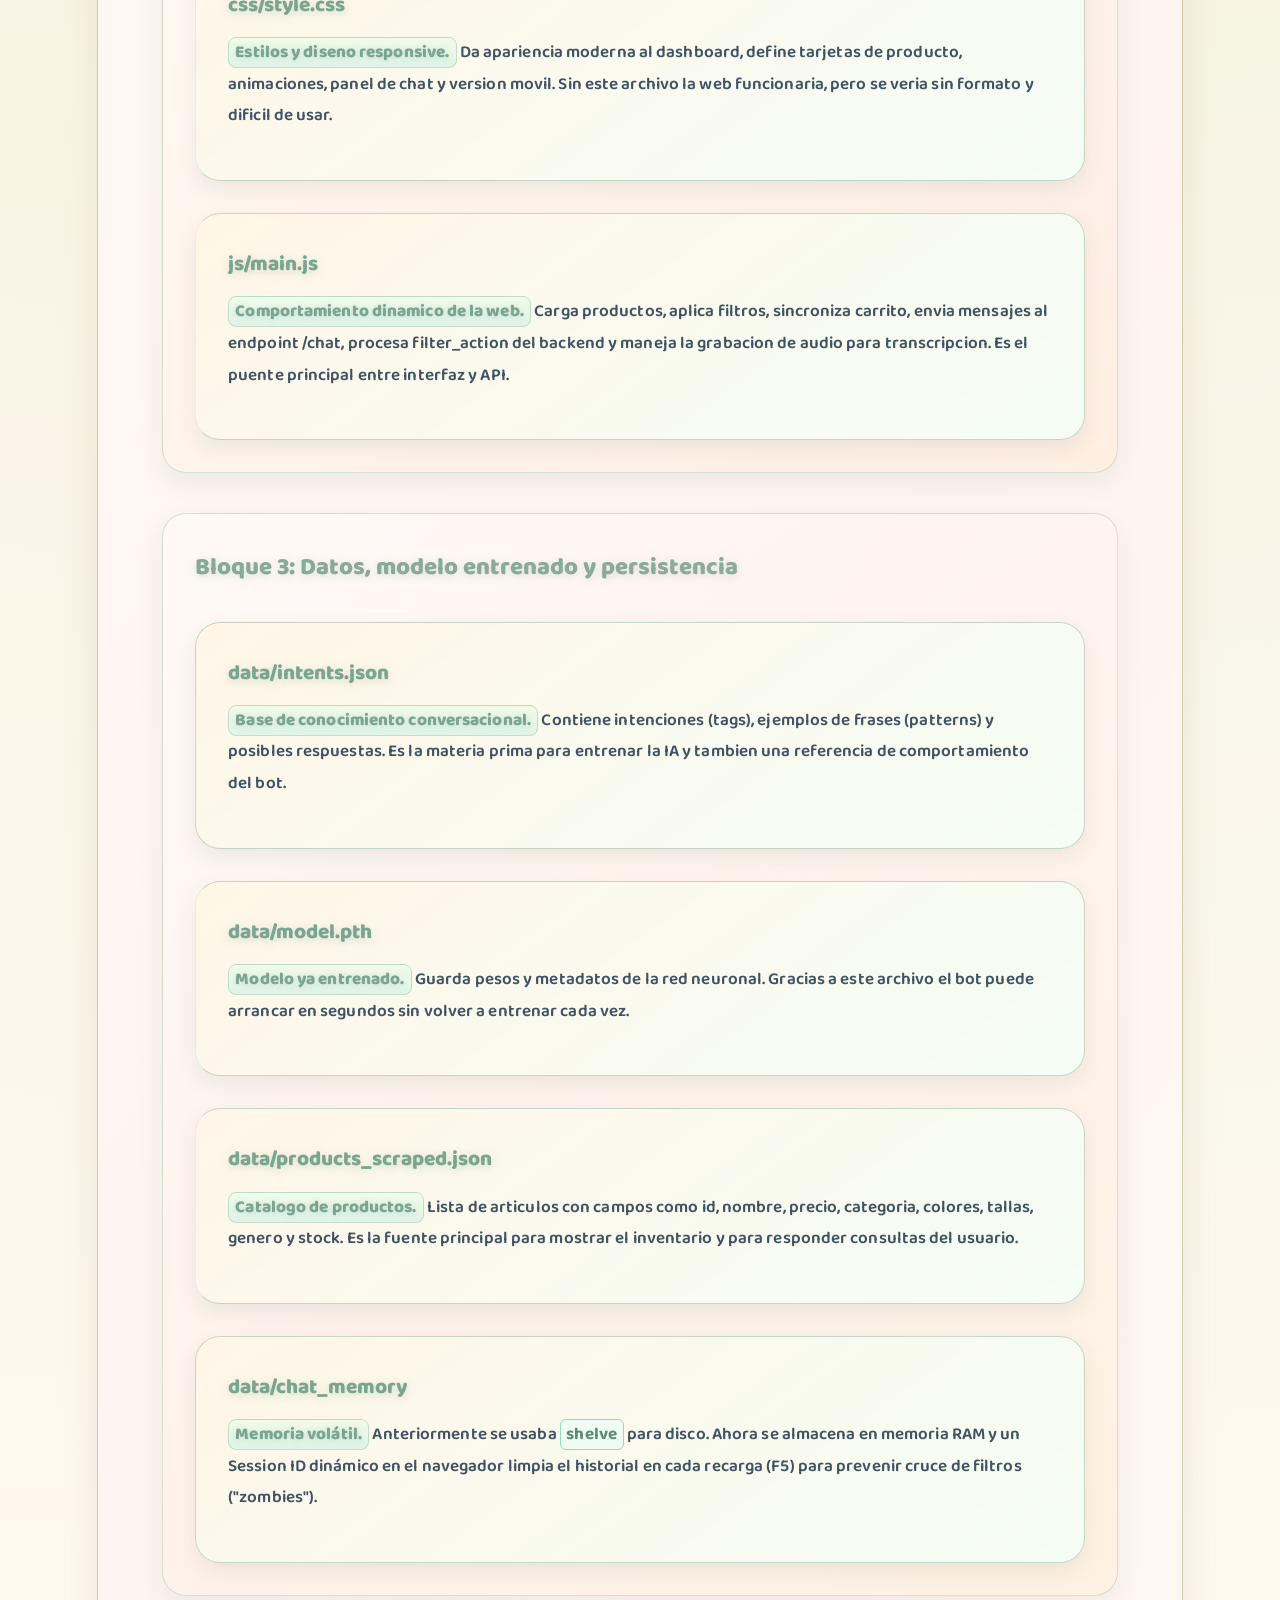
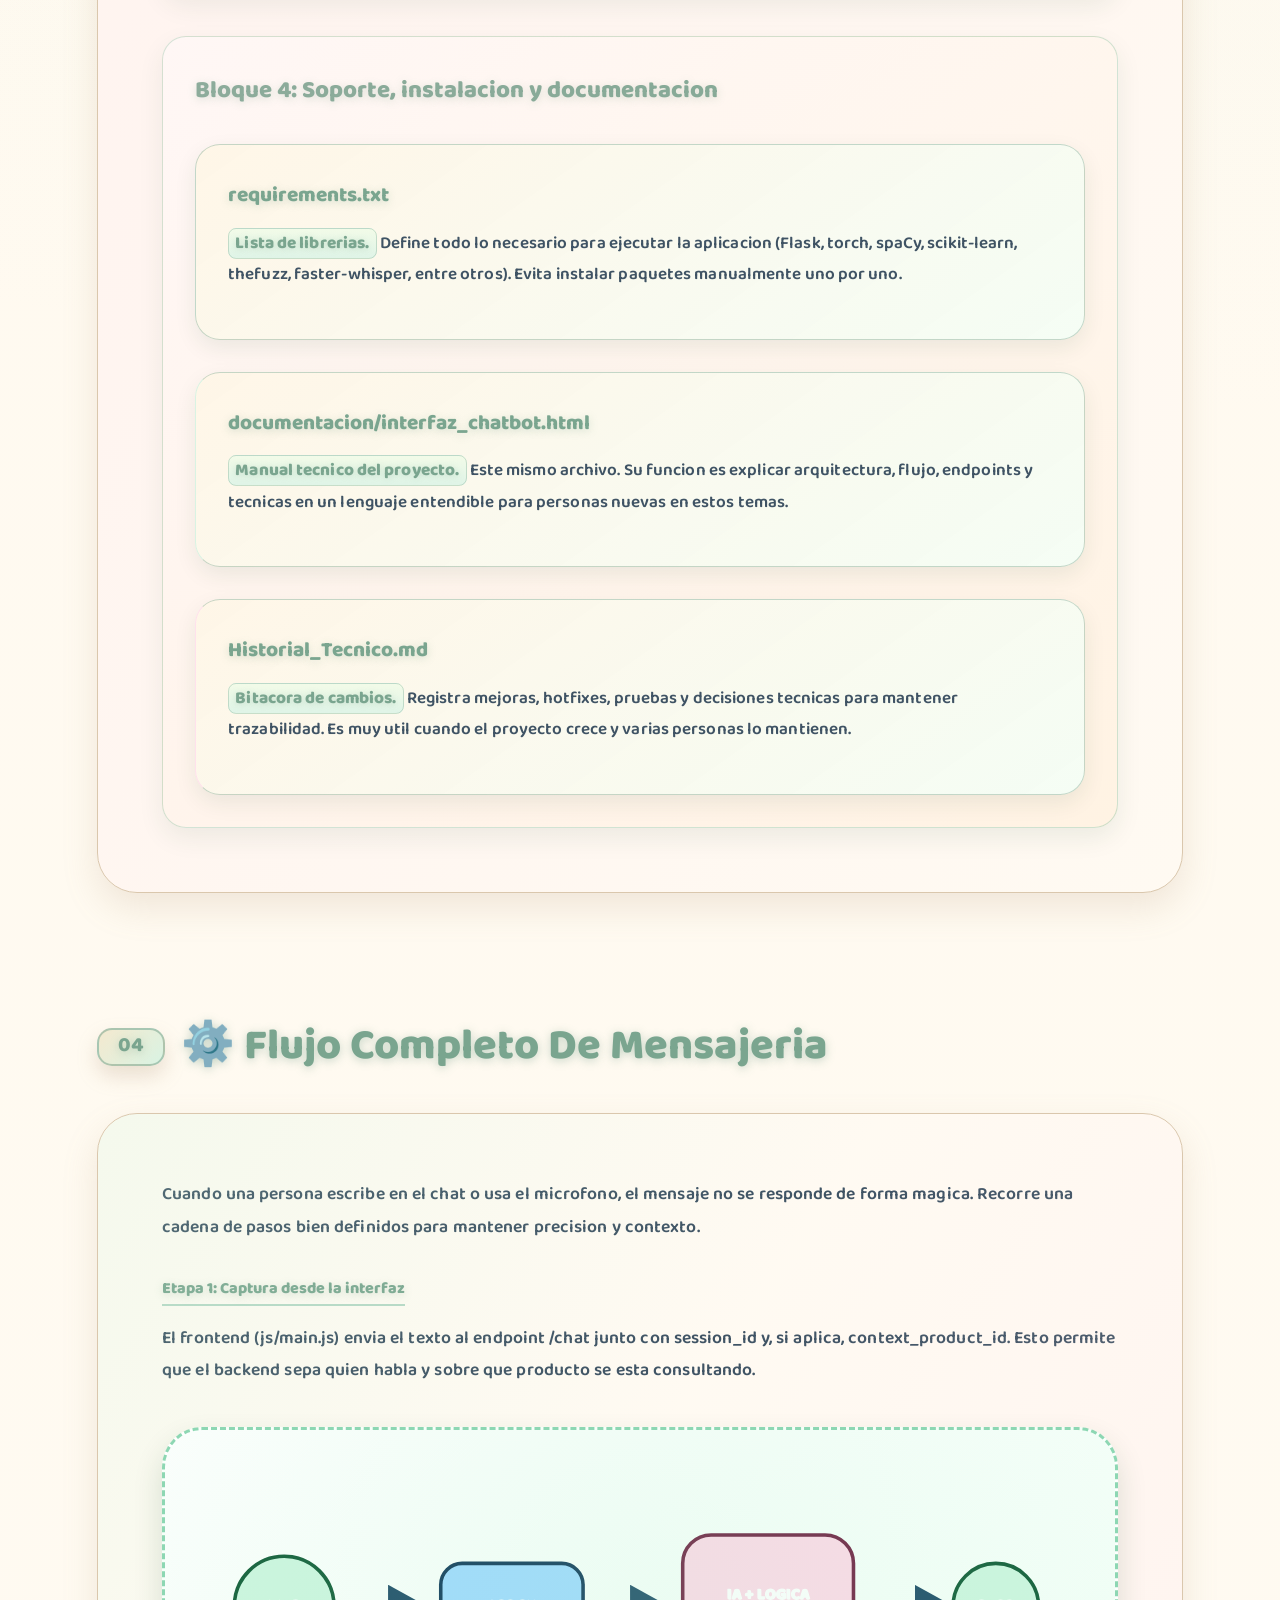
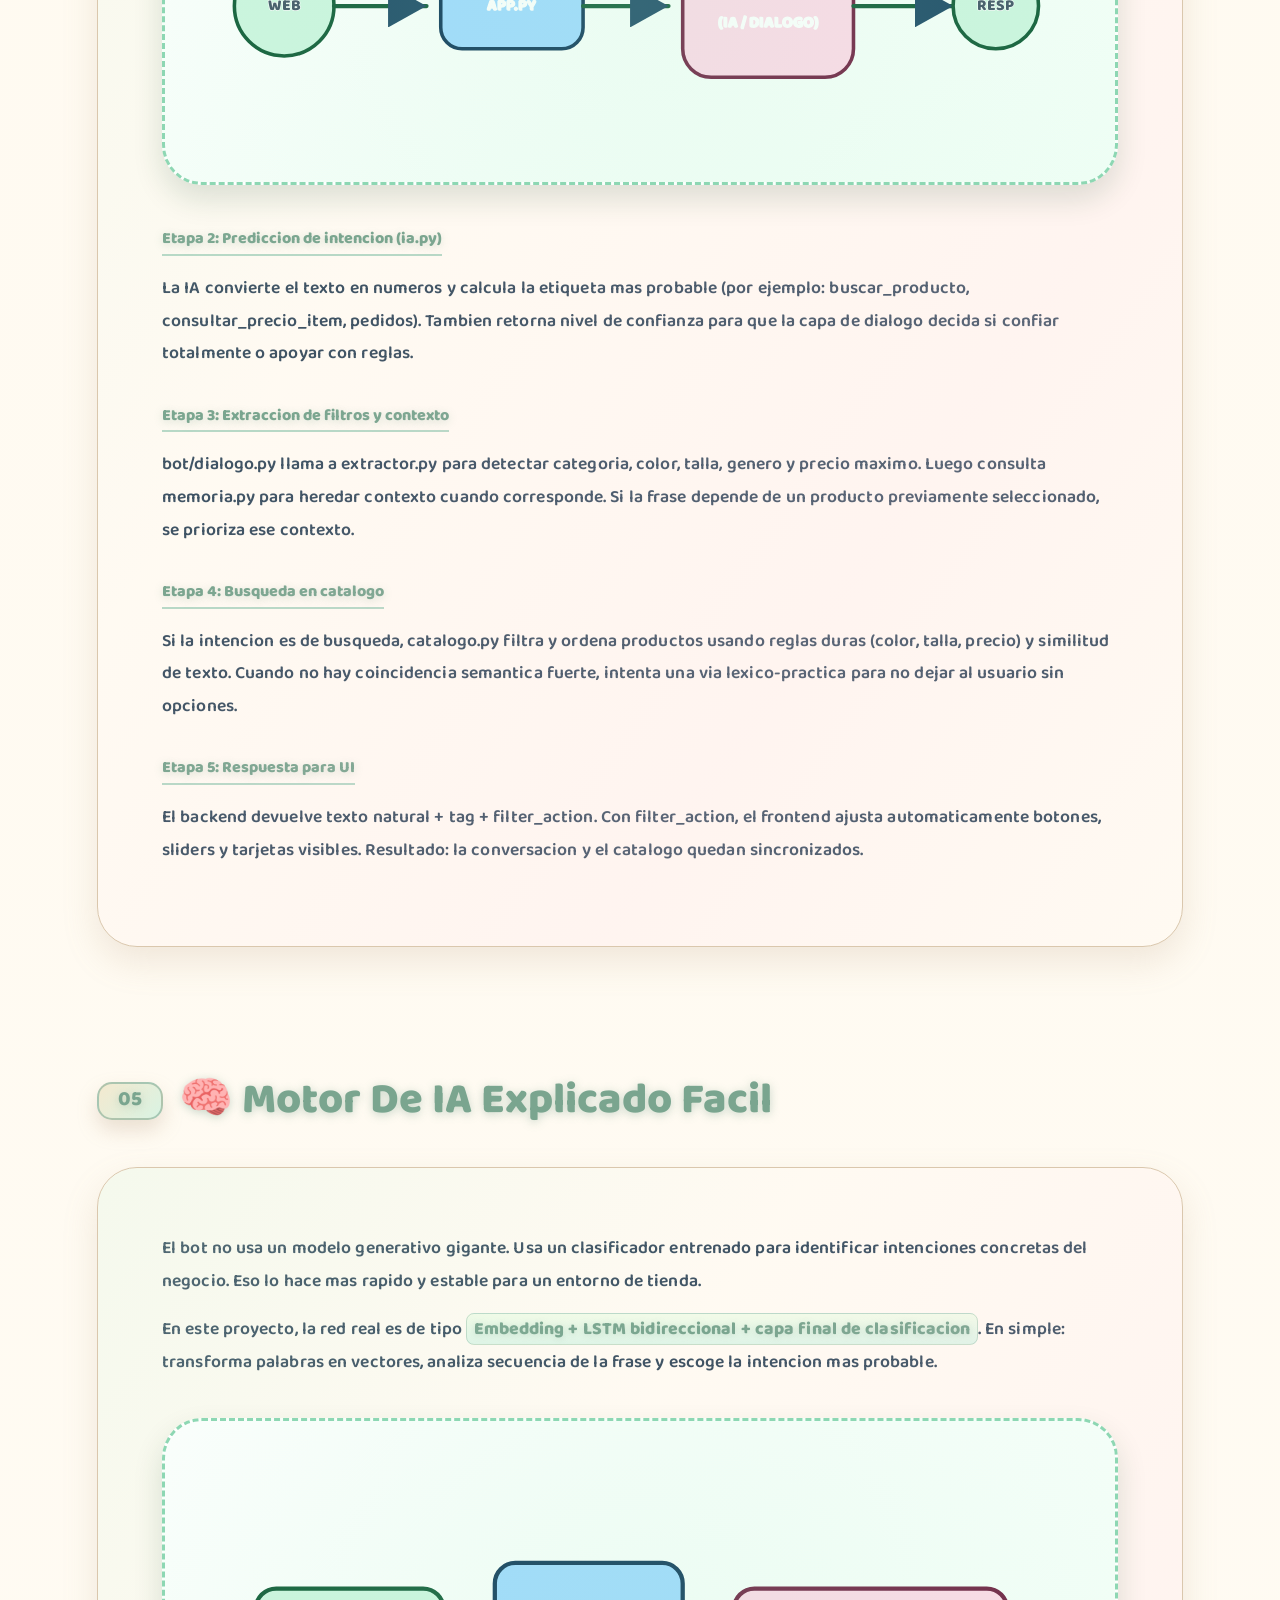
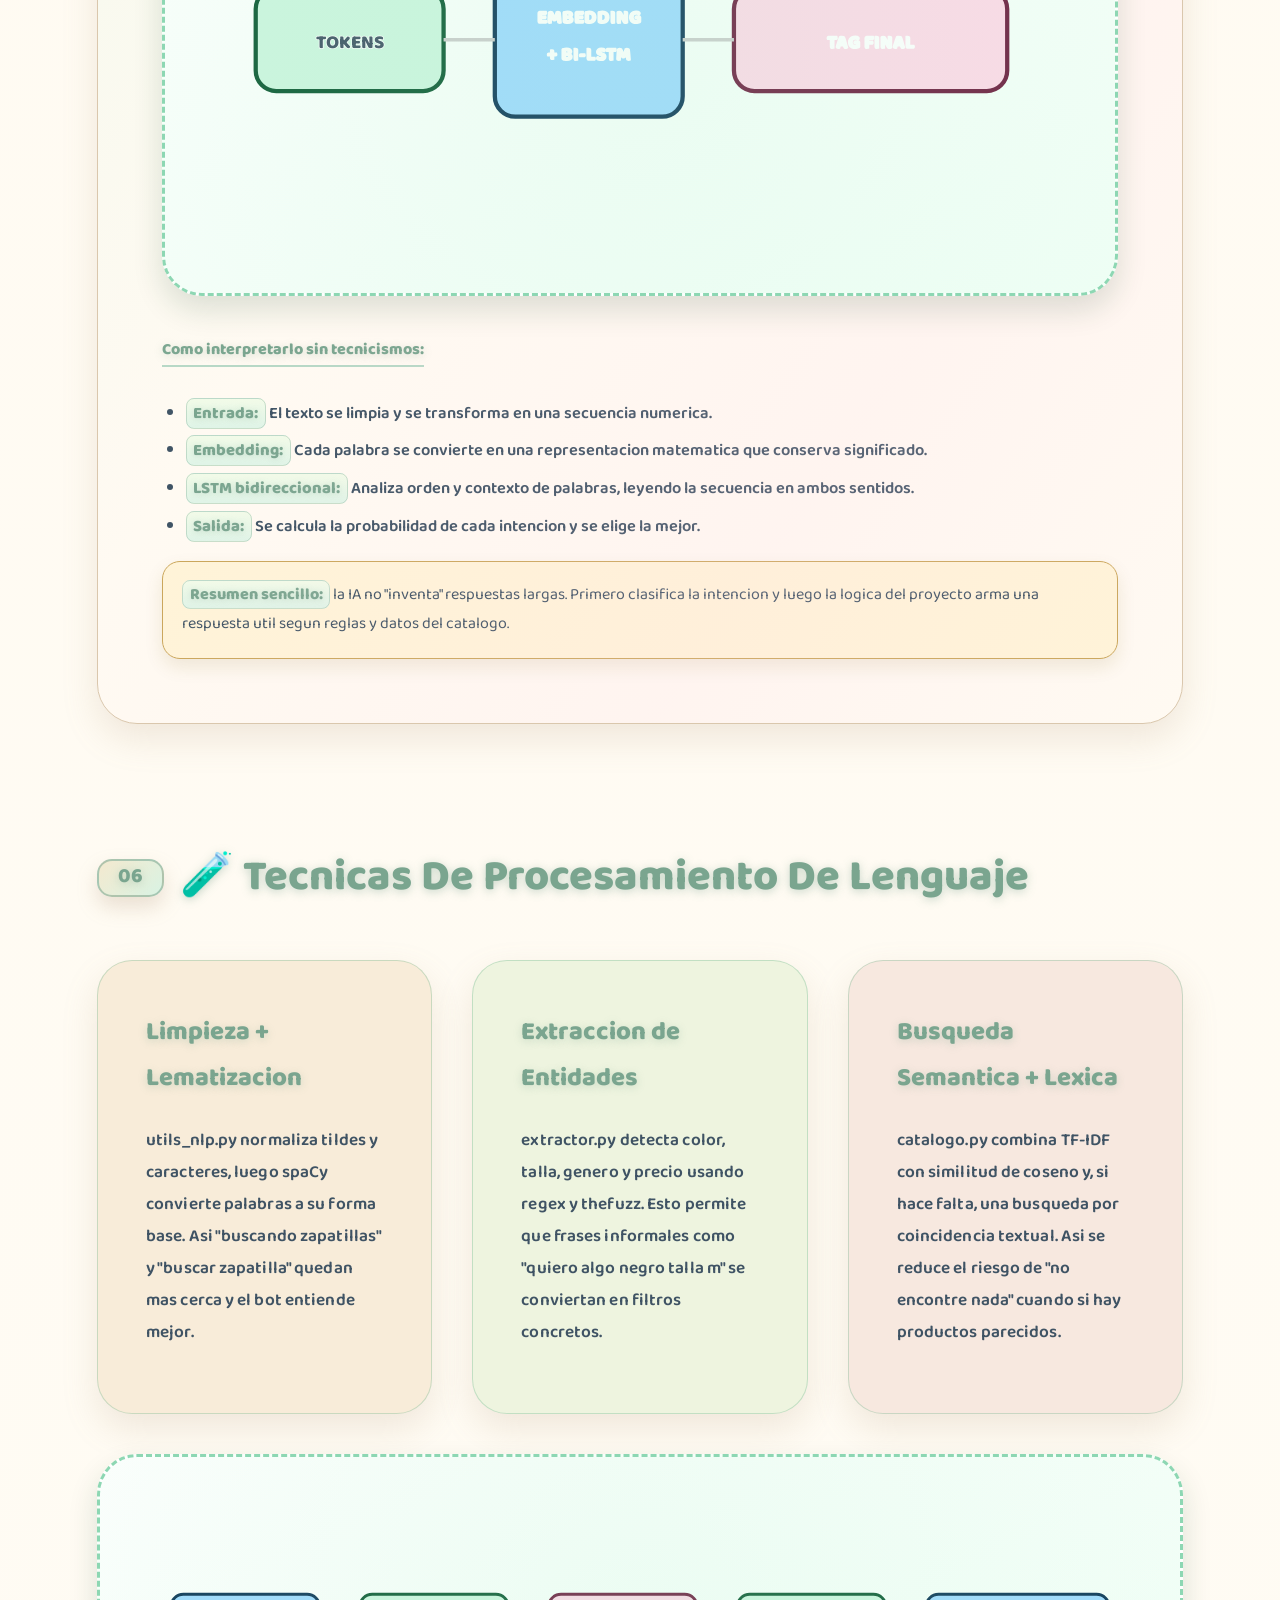
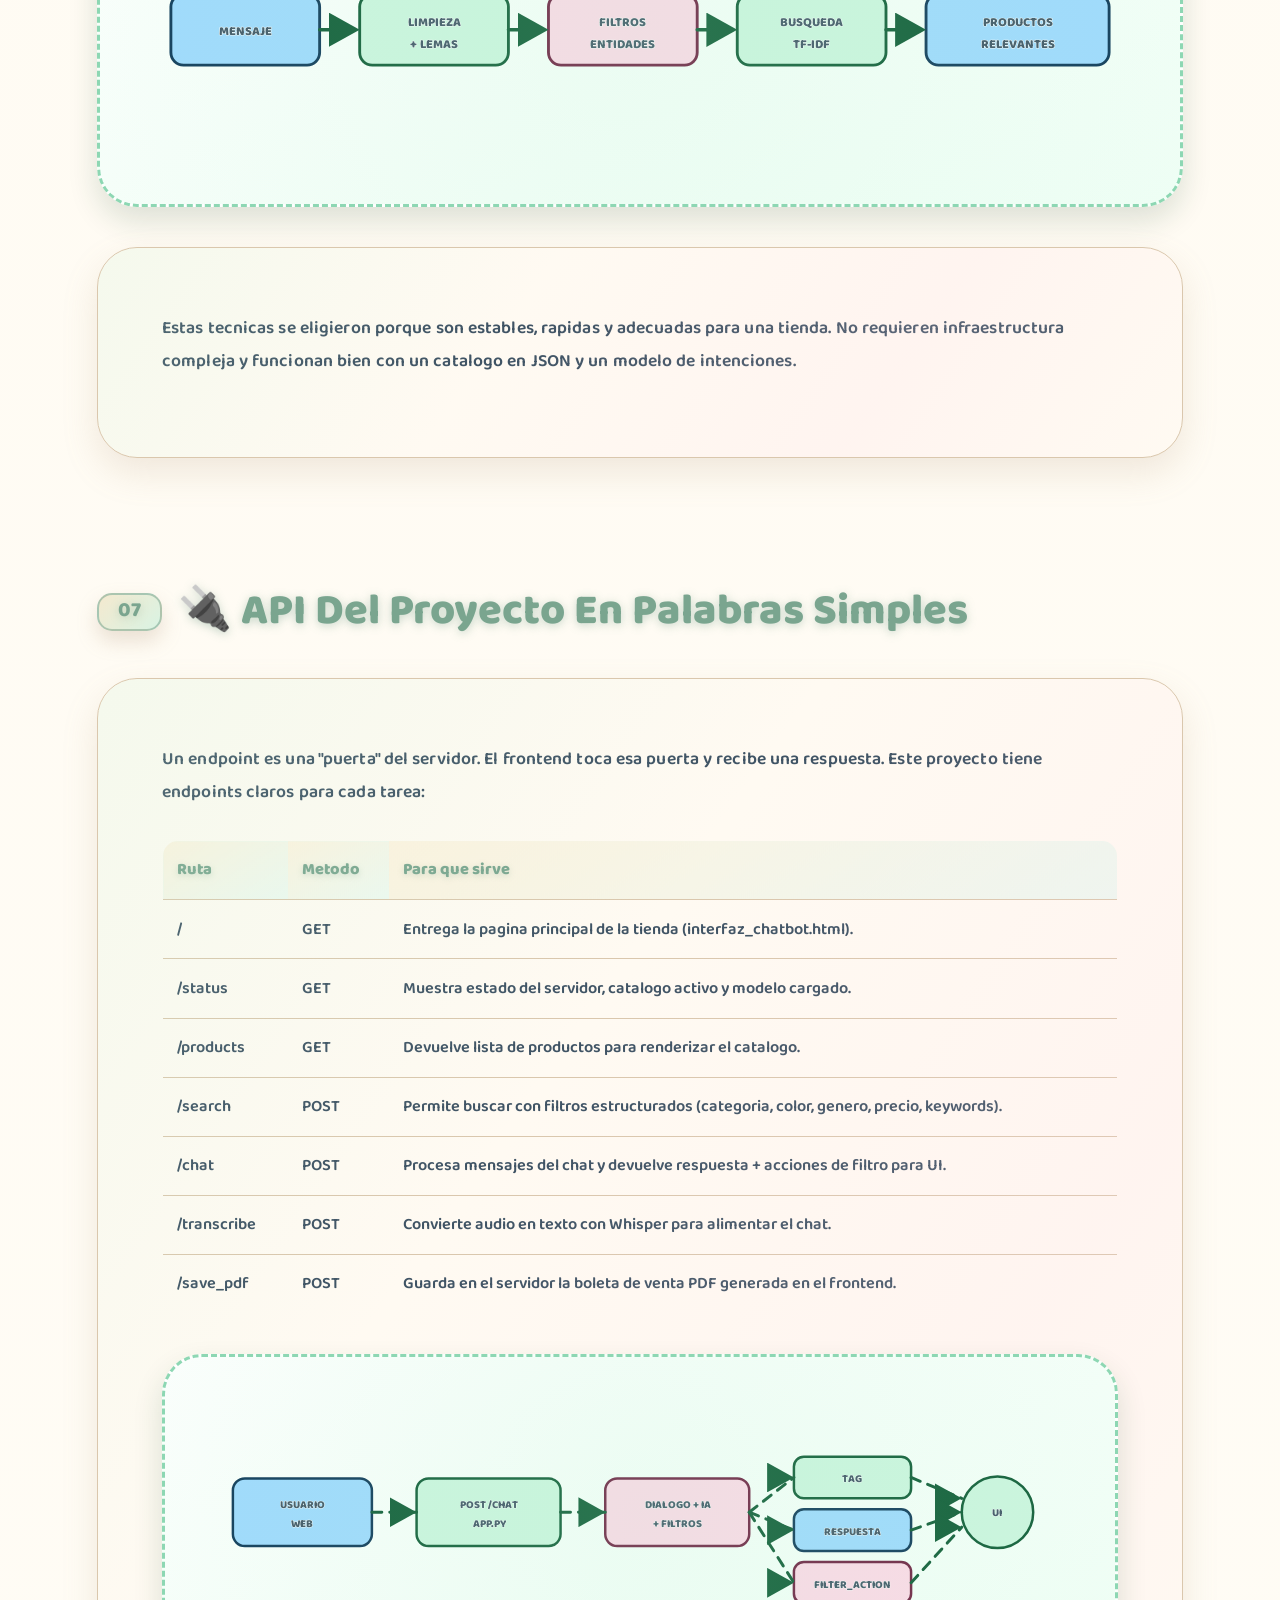
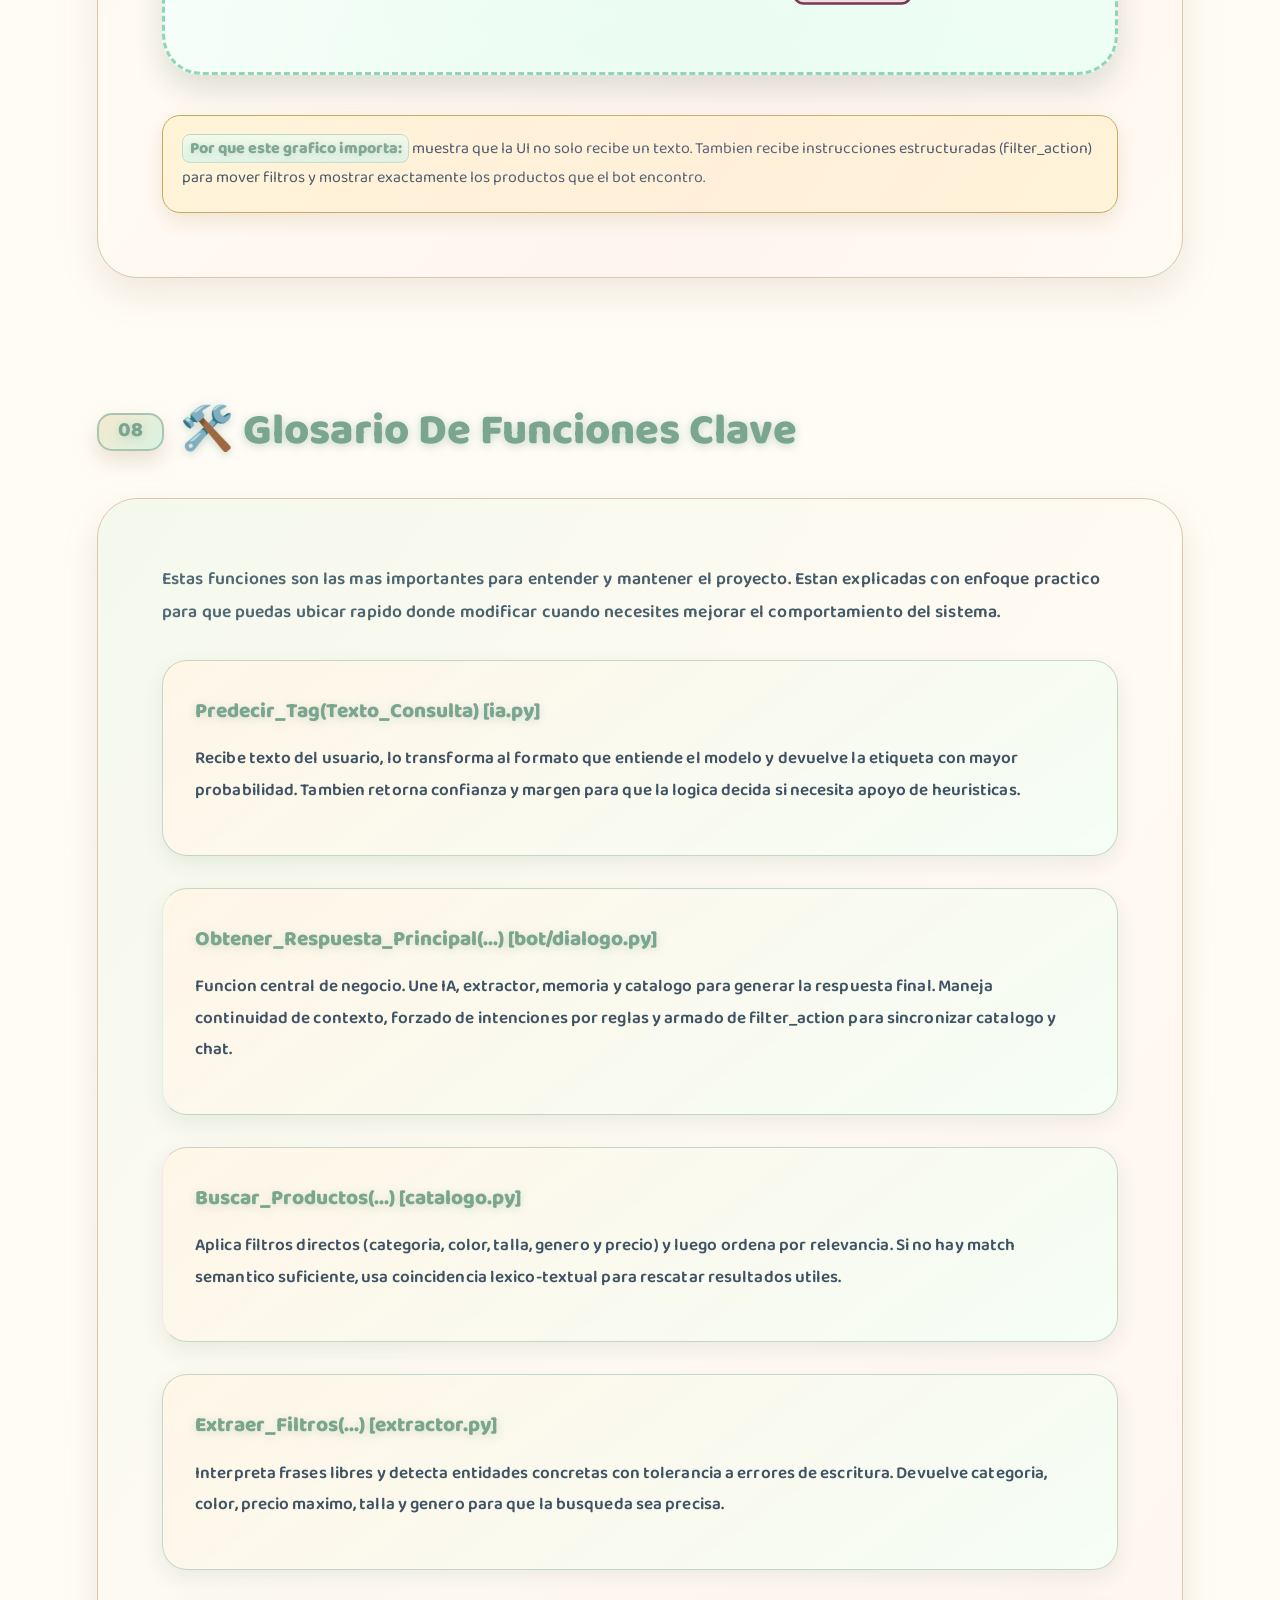
==== commit 8f0cc656: "refactor: renombrar archivos a nombres descriptivos en español CamelCase - app.py → servidor_princip" ====
--- a/documentacion/index.html
+++ b/documentacion/index.html
@@ -522,14 +522,14 @@
 pip install -r requirements.txt
 
 # 2) Iniciar servidor (API + Frontend en el mismo puerto)
-python app.py
+python servidor_principal.py
 
 # 3) Abrir en el navegador
 http://localhost:5000/
                 </pre>
 
                 <div class="highlight-box">
-                    <strong>Nota importante:</strong> El archivo data/model.pth ya viene entrenado. Solo debes ejecutar train_pytorch.py si cambiaste data/intents.json y quieres que el bot aprenda esos cambios.
+                    <strong>Nota importante:</strong> El archivo data/model.pth ya viene entrenado. Solo debes ejecutar entrenar_modelo_lstm.py si cambiaste data/intents.json y quieres que el bot aprenda esos cambios.
                 </div>
 
                 <div class="help-box">
@@ -550,16 +550,16 @@
                 <p>Aqui tienes la estructura completa del proyecto.</p>
 
                 <div class="tree">CHATBOT/
-├── app.py
+├── servidor_principal.py
 ├── catalogo.py
 ├── config.py
-├── dialogo.py
+├── bot/dialogo.py
 ├── extractor.py
 ├── ia.py
 ├── memoria.py
-├── train_pytorch.py
+├── entrenar_modelo_lstm.py
 ├── utils_nlp.py
-├── index.html
+├── interfaz_chatbot.html
 ├── requirements.txt
 ├── Historial_Tecnico.md
 ├── css/
@@ -572,7 +572,7 @@
 │   ├── products_scraped.json
 │   └── chat_memory
 └── documentacion/
-    └── index.html</div>
+    └── interfaz_chatbot.html</div>
 
                 <div class="diagram">
                     <svg viewBox="0 0 860 230" xmlns="http://www.w3.org/2000/svg">
@@ -615,18 +615,18 @@
                 </div>
 
                 <div class="help-box">
-                    <strong>Lectura rapida del grafico:</strong> el frontend no decide por su cuenta la logica del bot. Siempre pasa por app.py y dialogo.py, y desde ahi se consulta IA, catalogo y memoria para construir una respuesta coherente.
+                    <strong>Lectura rapida del grafico:</strong> el frontend no decide por su cuenta la logica del bot. Siempre pasa por servidor_principal.py y bot/dialogo.py, y desde ahi se consulta IA, catalogo y memoria para construir una respuesta coherente.
                 </div>
 
                 <div class="architecture-group">
                     <h3>Bloque 1: Backend y logica del asistente (Python)</h3>
                     <div class="file-list">
                         <div class="file-item">
-                            <h4>app.py</h4>
+                            <h4>servidor_principal.py</h4>
                             <p><strong>Puerta principal del sistema.</strong> Crea el servidor Flask y publica rutas como /chat, /search, /products, /transcribe y /status. En terminos simples, aqui entra todo lo que llega desde el navegador y aqui tambien sale la respuesta final. Tambien sirve los archivos web para que no necesites otro servidor adicional.</p>
                         </div>
                         <div class="file-item" style="border-left-color: var(--primary);">
-                            <h4>dialogo.py</h4>
+                            <h4>bot/dialogo.py</h4>
                             <p><strong>Cerebro de decisiones conversacionales.</strong> Toma la intencion detectada por la IA y decide que hacer: responder, buscar productos, pedir mas detalle o usar contexto de mensajes anteriores. Tambien construye mensajes naturales para que el bot suene mas humano y aplica reglas para evitar respuestas incoherentes.</p>
                         </div>
                         <div class="file-item" style="border-left-color: var(--accent);">
@@ -654,7 +654,7 @@
                             <p><strong>Utilidades de lenguaje.</strong> Limpia texto, elimina acentos y genera tokens lematizados con spaCy. Tambien crea bigramas para conservar significado en frases como "zapatilla blanca" o "entrega rapida".</p>
                         </div>
                         <div class="file-item" style="border-left-color: var(--accent);">
-                            <h4>train_pytorch.py</h4>
+                            <h4>entrenar_modelo_lstm.py</h4>
                             <p><strong>Entrenamiento del modelo.</strong> Prepara datos de intents, crea vocabulario, entrena una red neuronal con Embedding + LSTM bidireccional, evalua metricas y guarda el modelo final. Se usa cuando quieres mejorar o actualizar el entendimiento del bot.</p>
                         </div>
                     </div>
@@ -664,7 +664,7 @@
                     <h3>Bloque 2: Frontend y experiencia del usuario (Web)</h3>
                     <div class="file-list">
                         <div class="file-item">
-                            <h4>index.html (raiz del proyecto)</h4>
+                            <h4>interfaz_chatbot.html (raiz del proyecto)</h4>
                             <p><strong>Estructura visual de la tienda.</strong> Define layout general: panel de catalogo, filtros, chat, carrito y controles de busqueda. Es la base de la interfaz que ve el usuario final.</p>
                         </div>
                         <div class="file-item" style="border-left-color: var(--primary);">
@@ -708,7 +708,7 @@
                             <p><strong>Lista de librerias.</strong> Define todo lo necesario para ejecutar la aplicacion (Flask, torch, spaCy, scikit-learn, thefuzz, faster-whisper, entre otros). Evita instalar paquetes manualmente uno por uno.</p>
                         </div>
                         <div class="file-item" style="border-left-color: var(--primary);">
-                            <h4>documentacion/index.html</h4>
+                            <h4>documentacion/interfaz_chatbot.html</h4>
                             <p><strong>Manual tecnico del proyecto.</strong> Este mismo archivo. Su funcion es explicar arquitectura, flujo, endpoints y tecnicas en un lenguaje entendible para personas nuevas en estos temas.</p>
                         </div>
                         <div class="file-item" style="border-left-color: var(--accent);">
@@ -763,7 +763,7 @@
 
                 <div class="desc-block">
                     <h4>Etapa 3: Extraccion de filtros y contexto</h4>
-                    <p>dialogo.py llama a extractor.py para detectar categoria, color, talla, genero y precio maximo. Luego consulta memoria.py para heredar contexto cuando corresponde. Si la frase depende de un producto previamente seleccionado, se prioriza ese contexto.</p>
+                    <p>bot/dialogo.py llama a extractor.py para detectar categoria, color, talla, genero y precio maximo. Luego consulta memoria.py para heredar contexto cuando corresponde. Si la frase depende de un producto previamente seleccionado, se prioriza ese contexto.</p>
                 </div>
 
                 <div class="desc-block">
@@ -893,7 +893,7 @@
                             <tr>
                                 <td>/</td>
                                 <td>GET</td>
-                                <td>Entrega la pagina principal de la tienda (index.html).</td>
+                                <td>Entrega la pagina principal de la tienda (interfaz_chatbot.html).</td>
                             </tr>
                             <tr>
                                 <td>/status</td>
@@ -990,7 +990,7 @@
                     </div>
 
                     <div class="file-item" style="border-left-color: var(--primary);">
-                        <h4>Obtener_Respuesta_Principal(...) [dialogo.py]</h4>
+                        <h4>Obtener_Respuesta_Principal(...) [bot/dialogo.py]</h4>
                         <p>Funcion central de negocio. Une IA, extractor, memoria y catalogo para generar la respuesta final. Maneja continuidad de contexto, forzado de intenciones por reglas y armado de filter_action para sincronizar catalogo y chat.</p>
                     </div>
 
@@ -1020,7 +1020,7 @@
                     </div>
 
                     <div class="file-item" style="border-left-color: var(--primary);">
-                        <h4>chat() [app.py]</h4>
+                        <h4>chat() [servidor_principal.py]</h4>
                         <p>Es el endpoint principal del asistente. Recibe JSON, coordina contexto, llama la logica de dialogo y devuelve respuesta estructurada para el frontend.</p>
                     </div>
 
@@ -1036,7 +1036,7 @@
                 </div>
 
                 <div class="help-box">
-                    <strong>Consejo para personas nuevas:</strong> si quieres modificar el comportamiento del bot, empieza por dialogo.py. Si quieres cambiar visual y experiencia, empieza por index.html + css/style.css + js/main.js. Si quieres mejorar entendimiento del lenguaje, revisa intents.json y train_pytorch.py.
+                    <strong>Consejo para personas nuevas:</strong> si quieres modificar el comportamiento del bot, empieza por bot/dialogo.py. Si quieres cambiar visual y experiencia, empieza por interfaz_chatbot.html + css/style.css + js/main.js. Si quieres mejorar entendimiento del lenguaje, revisa intents.json y entrenar_modelo_lstm.py.
                 </div>
             </div>
         </section>
